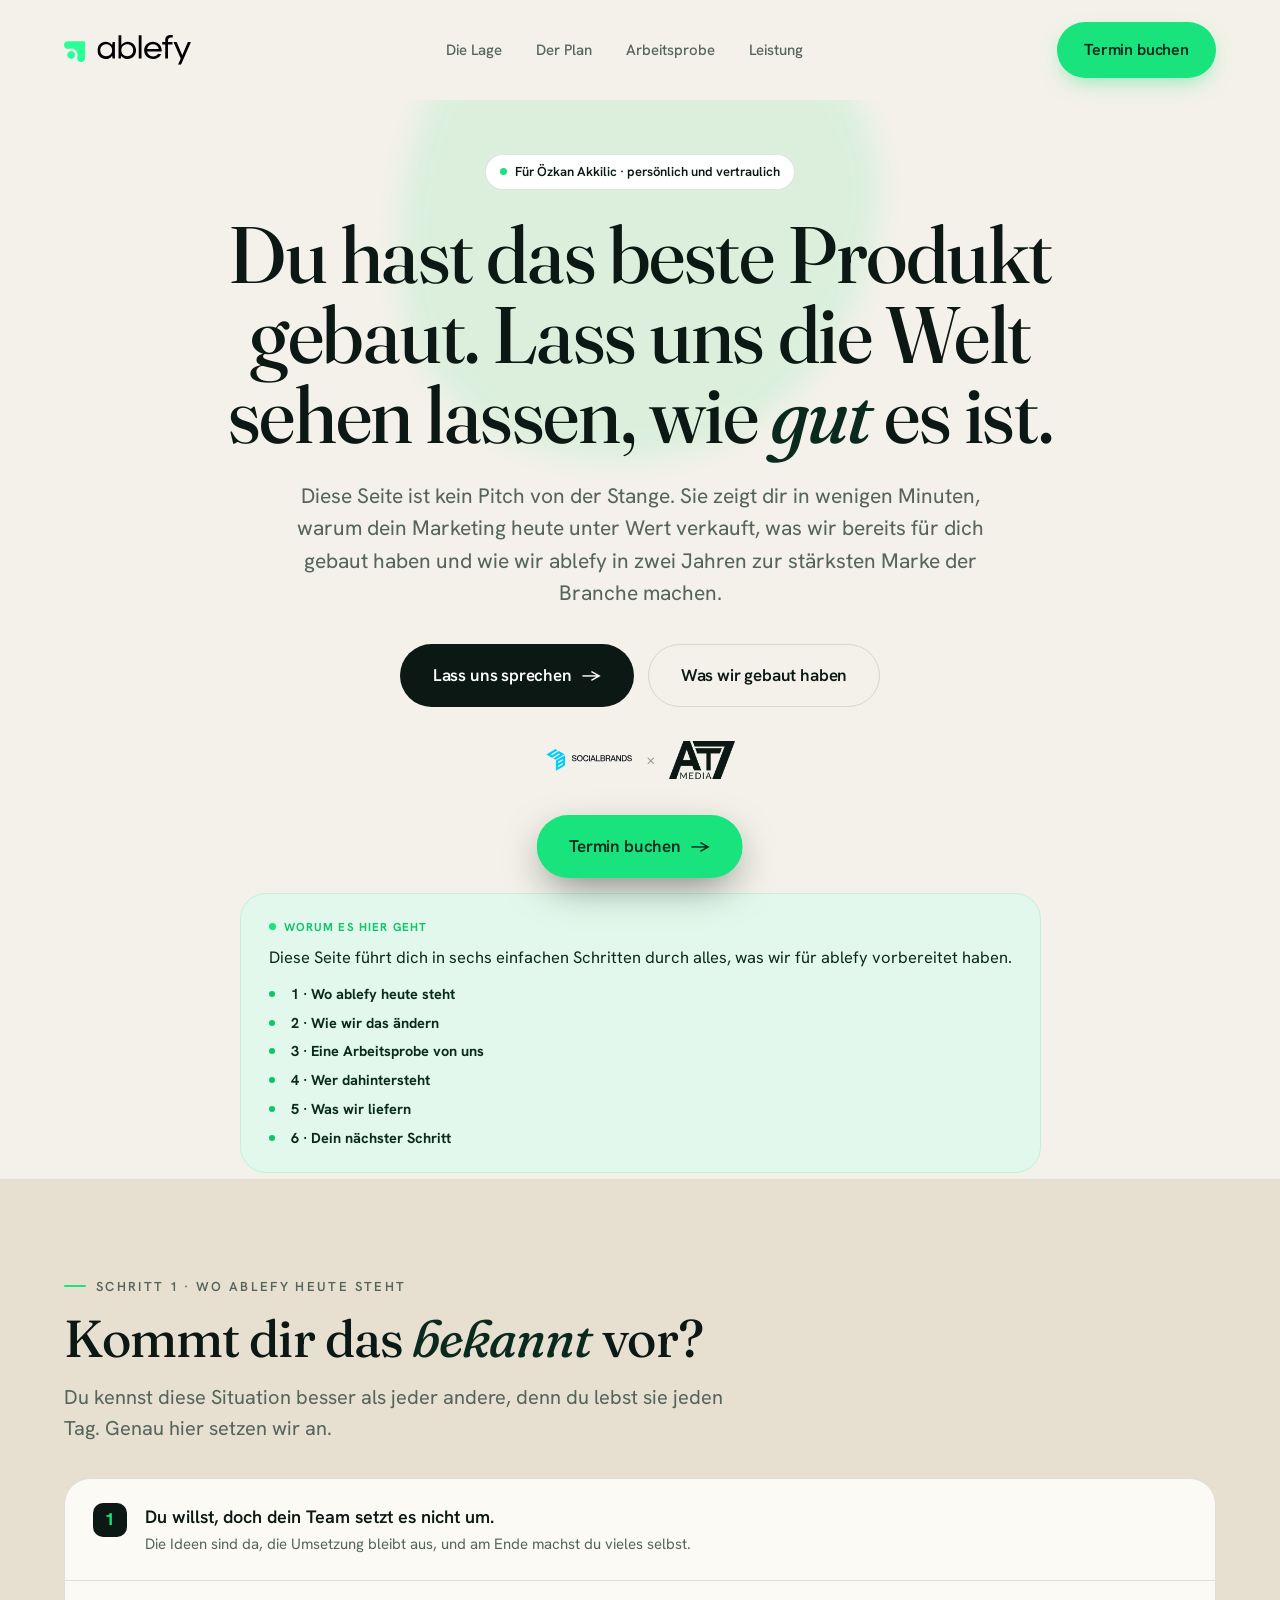
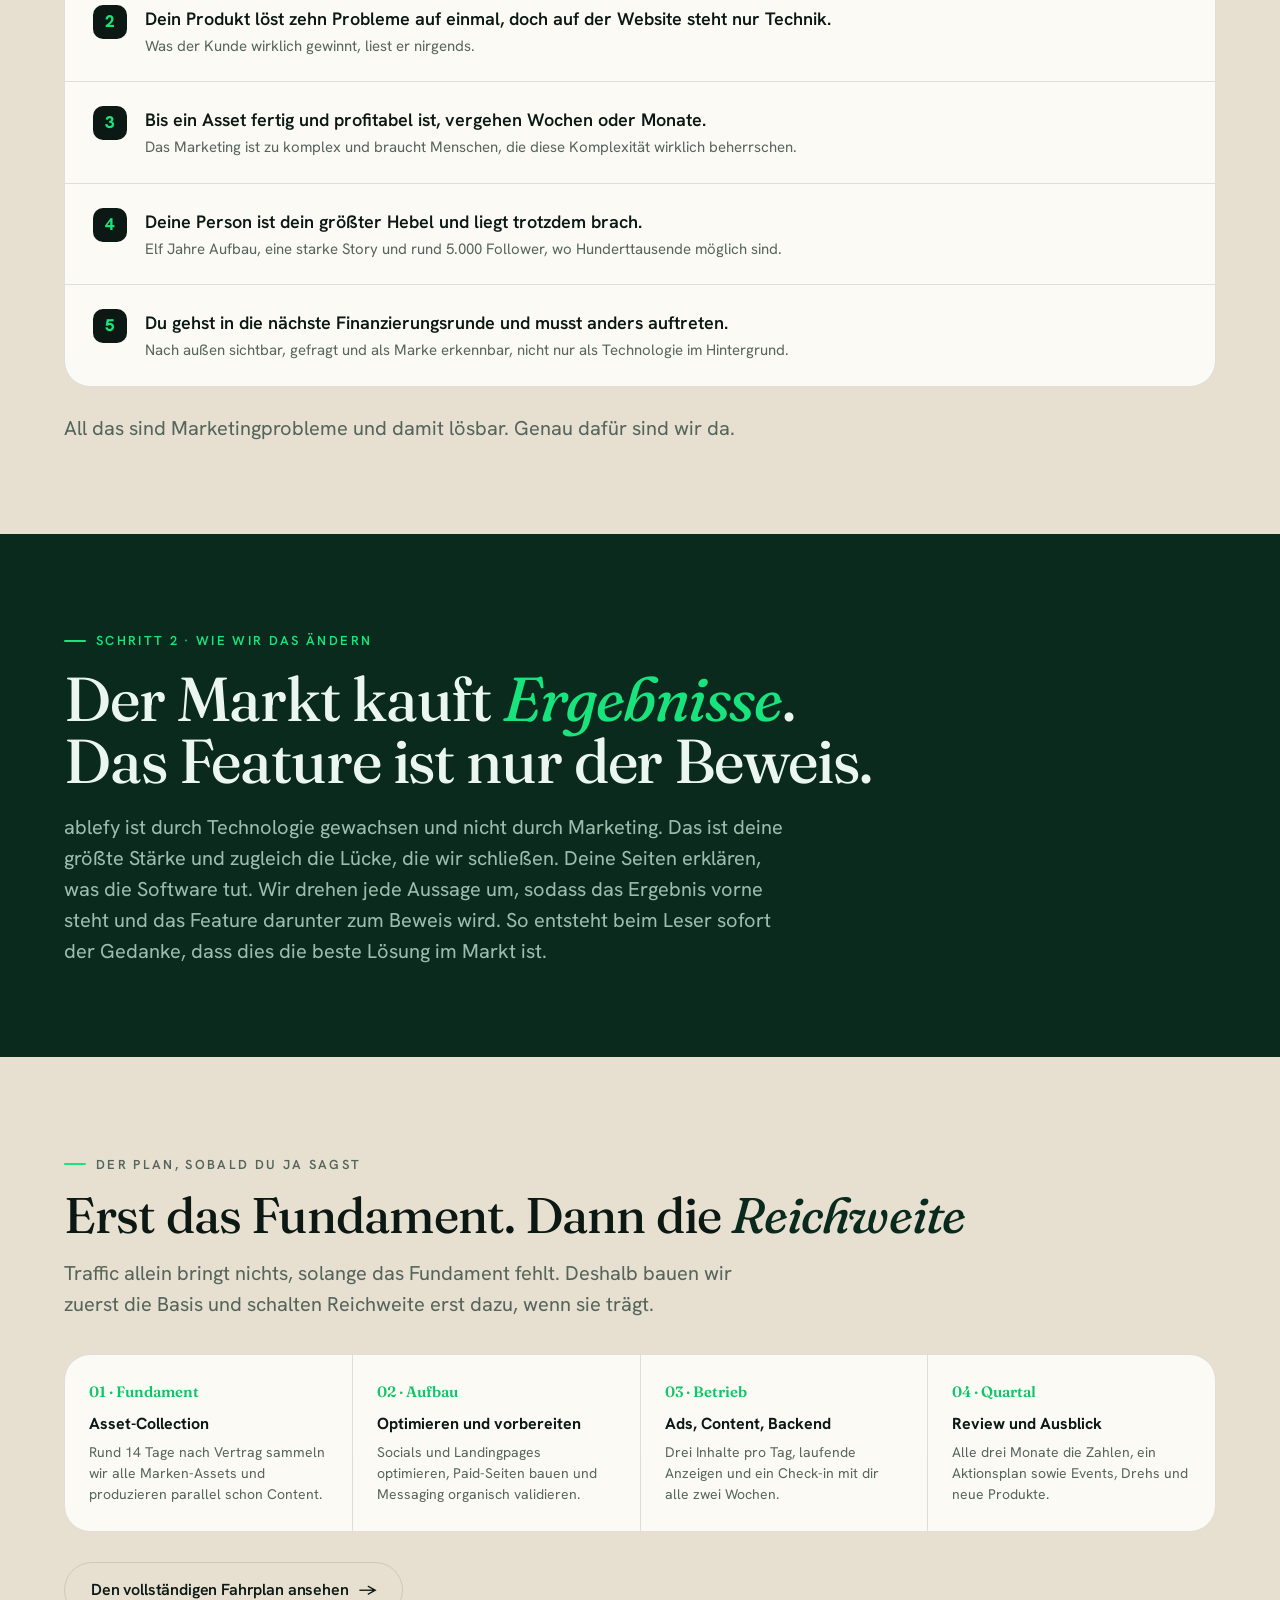
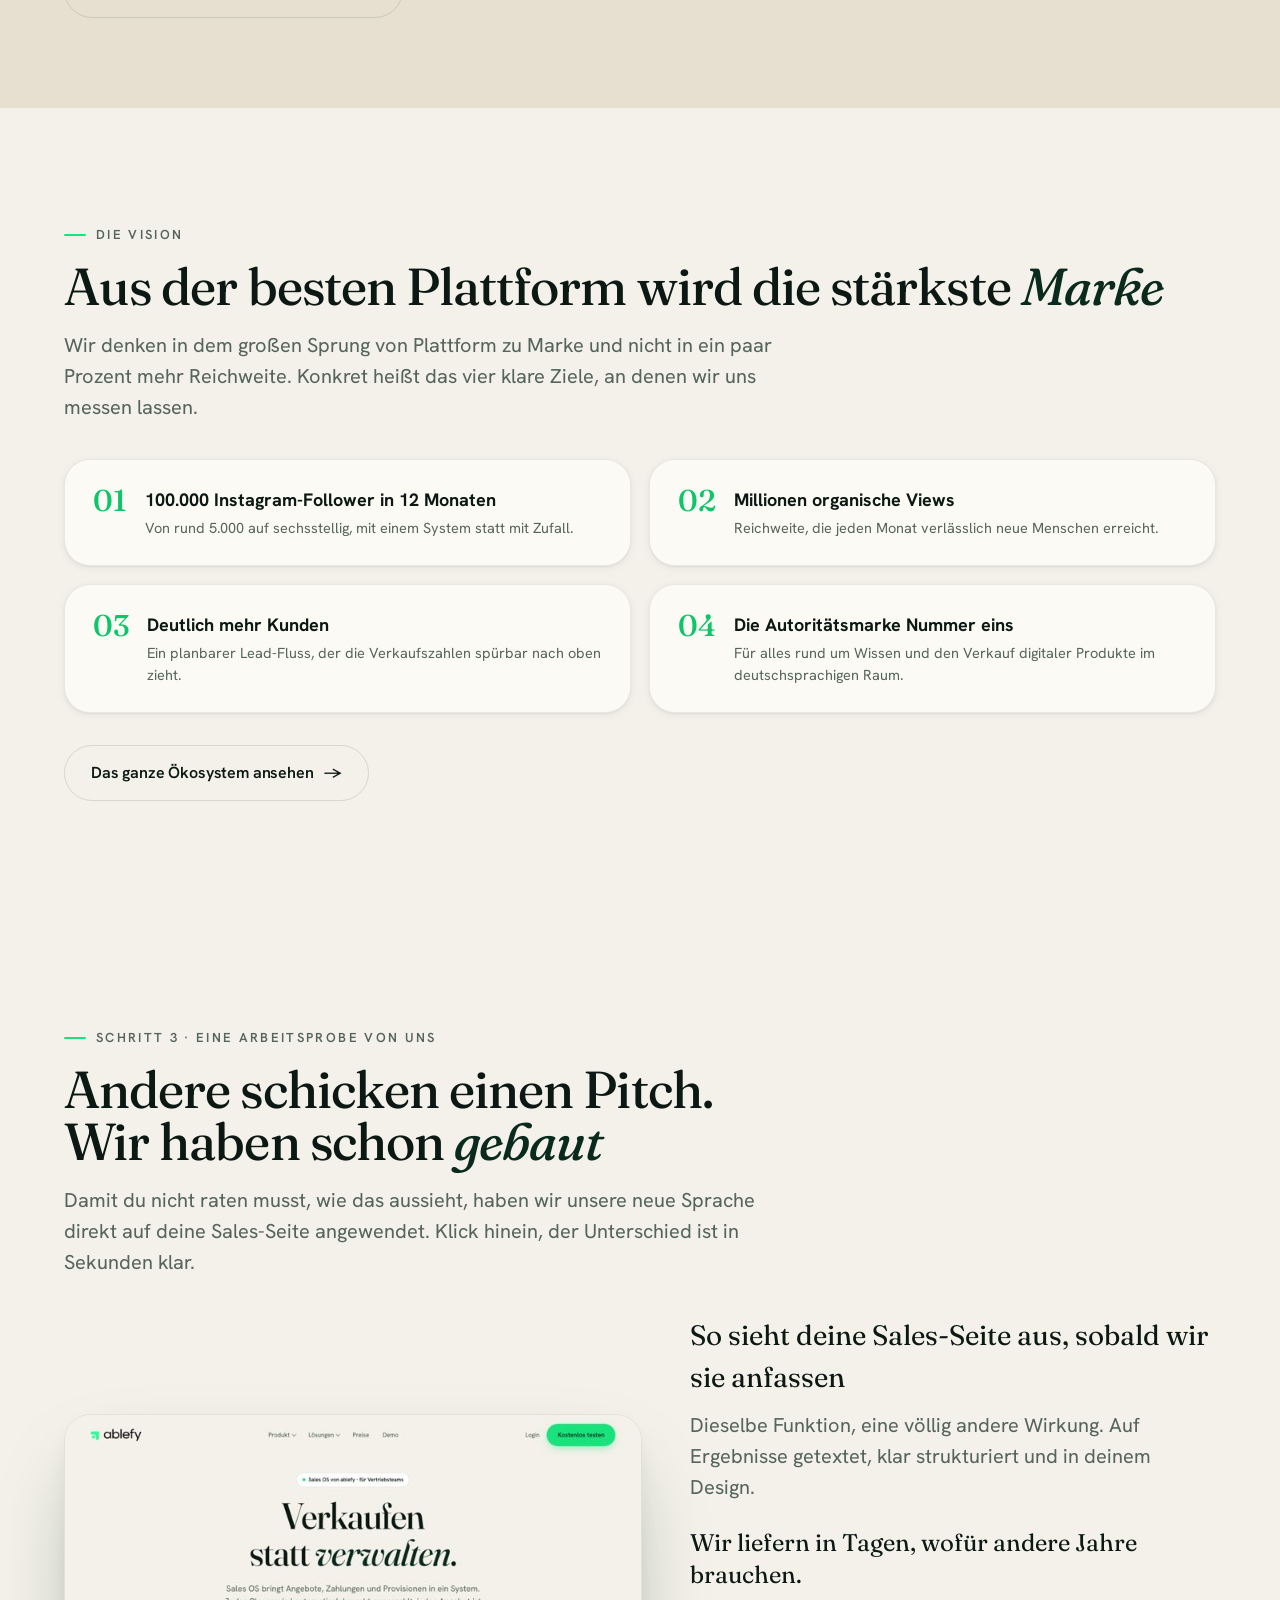
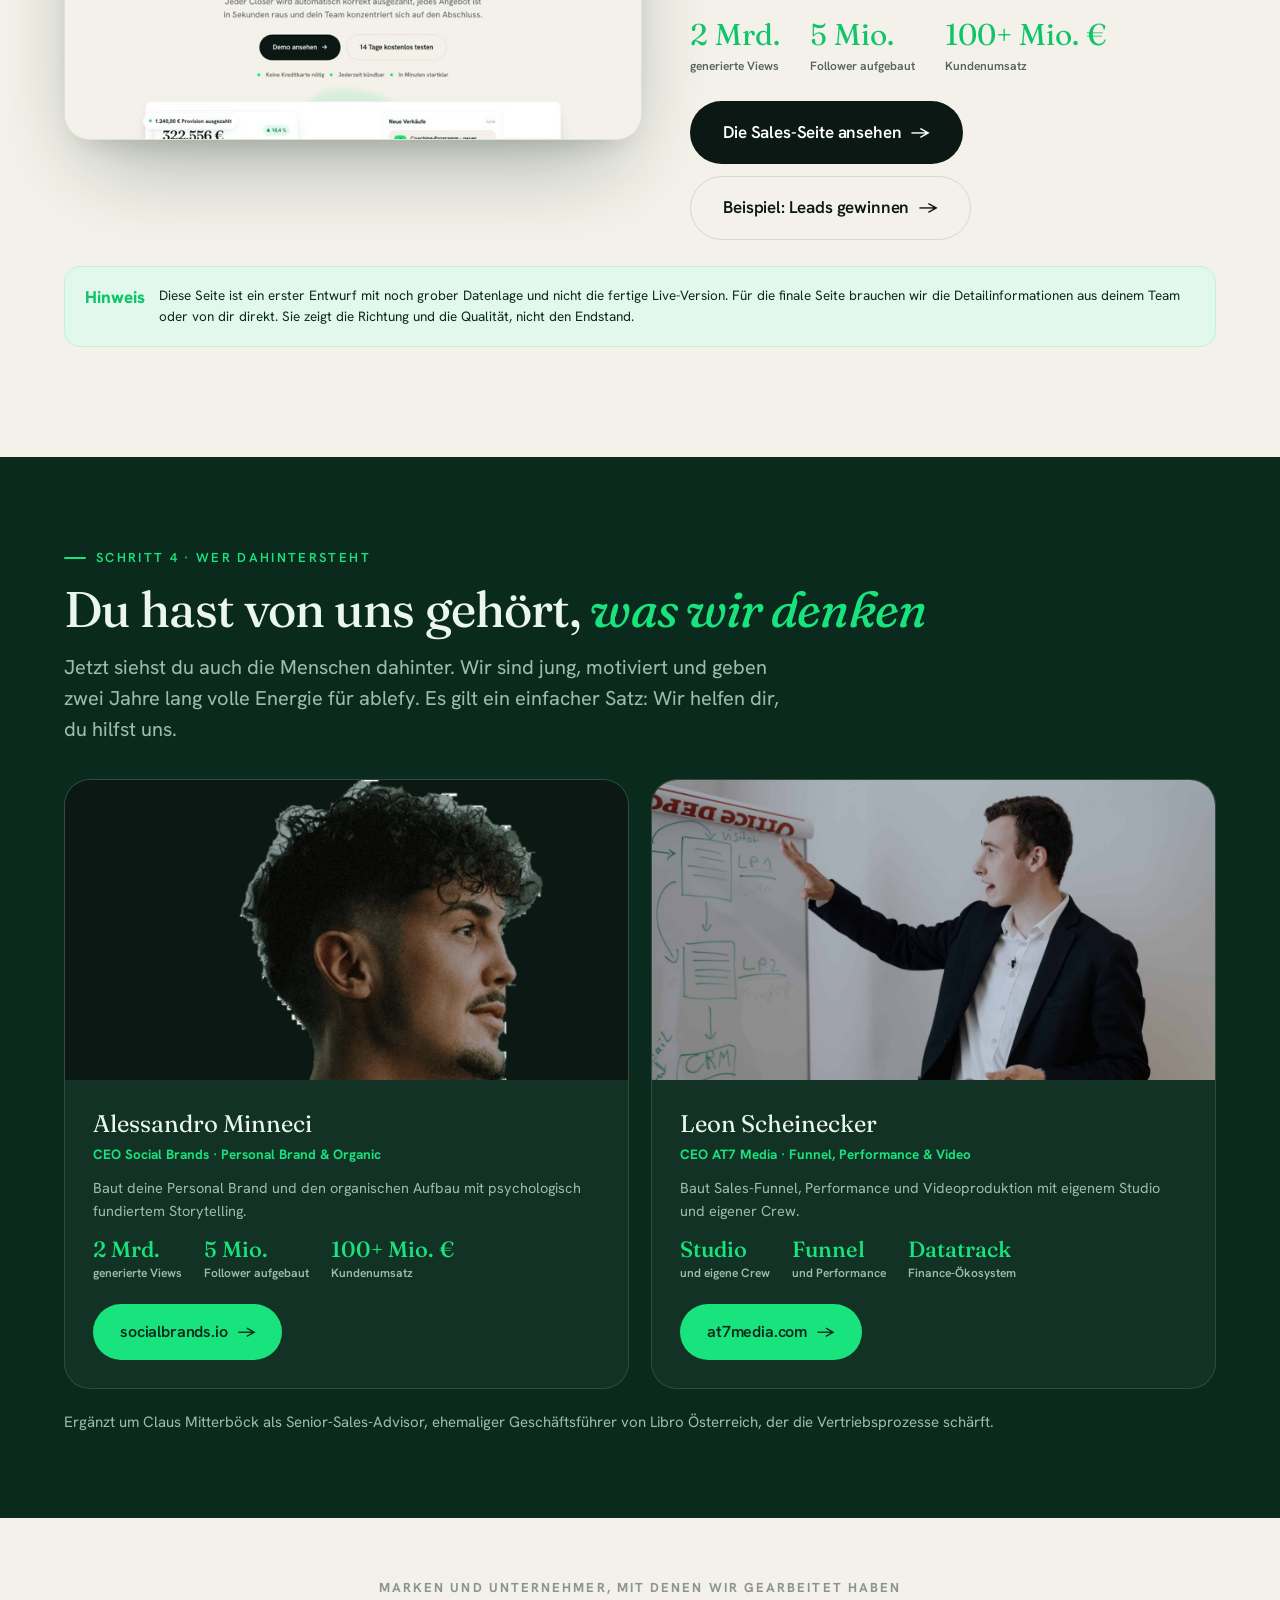
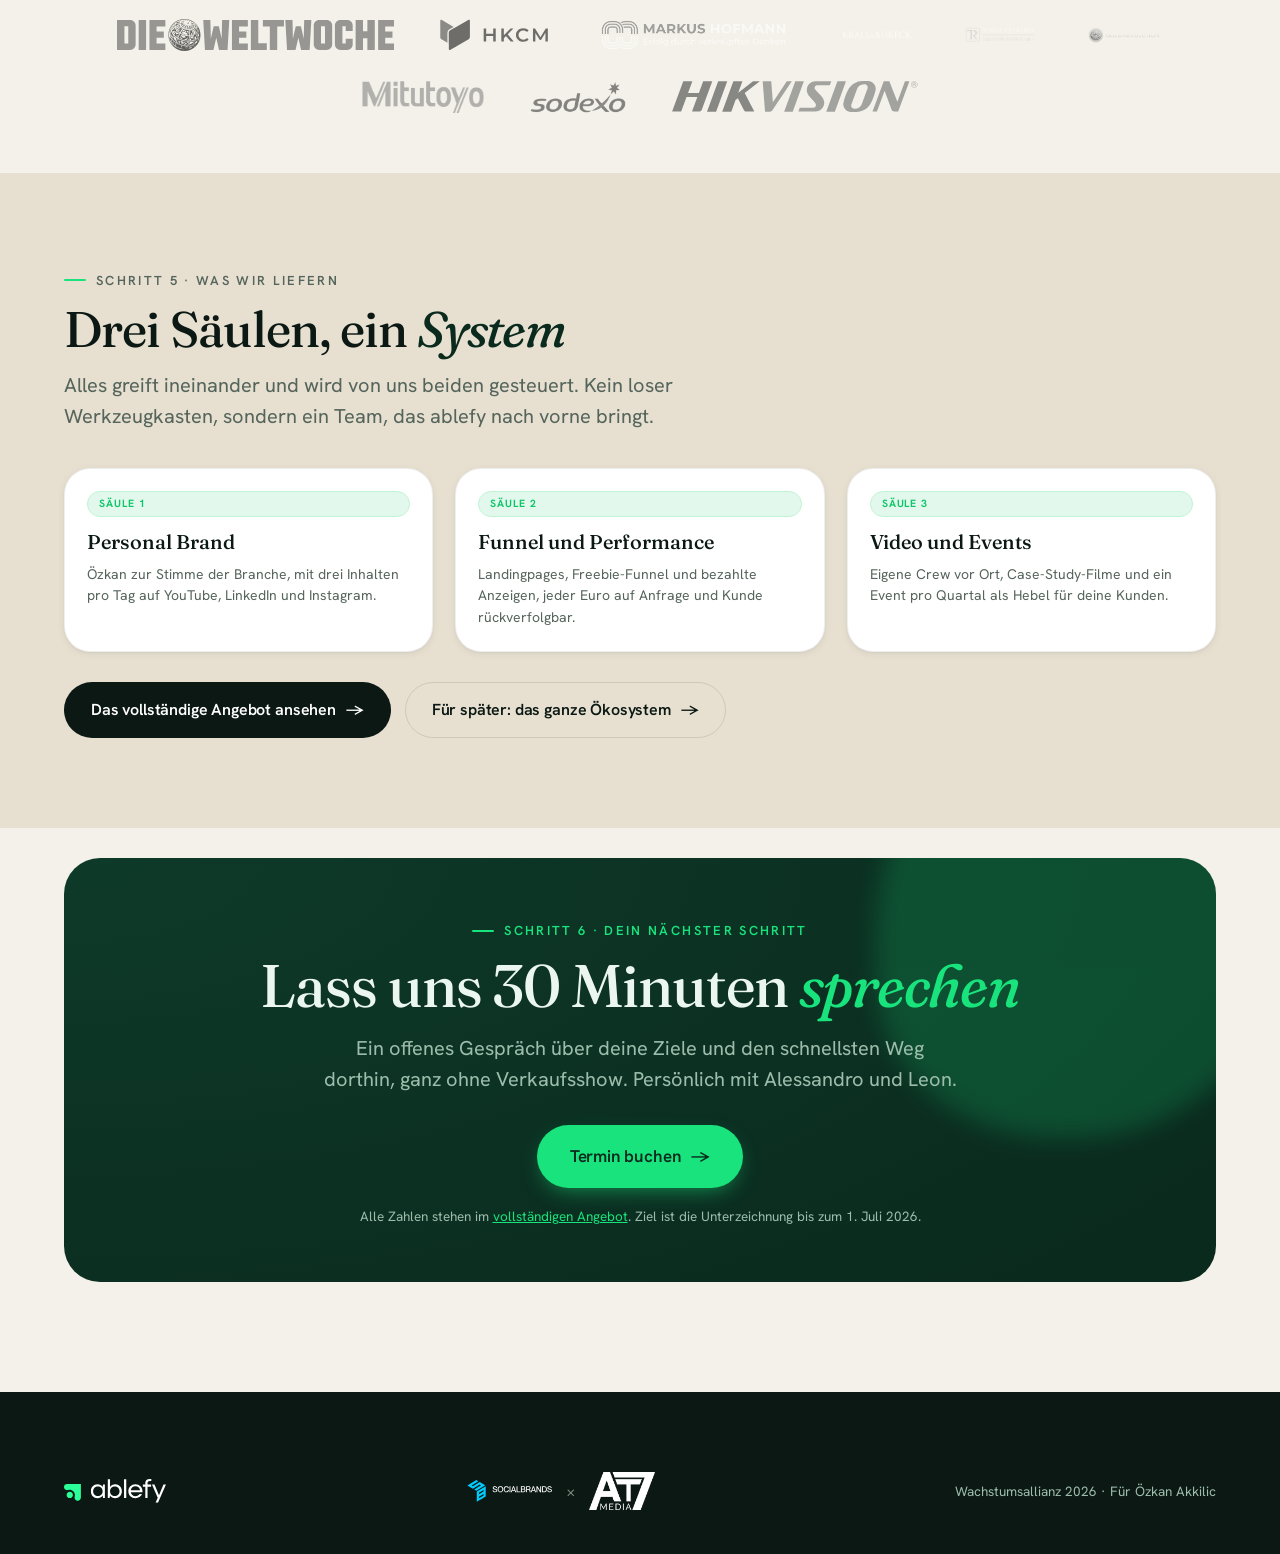
==== index.html @ 85135f88 "feat: Ablefy Wachstumsallianz 2026 pitch site Static multi-page pitch site for the ablefy x Social B" ====
<!DOCTYPE html>
<html lang="de">
<head>
<meta charset="UTF-8">
<meta name="viewport" content="width=device-width, initial-scale=1.0">
<link rel="icon" type="image/svg+xml" href="assets/favicon.svg">
<meta name="description" content="Warum dein Marketing unter Wert verkauft, was wir bereits gebaut haben und wie wir ablefy in zwei Jahren zur stärksten Marke der Branche machen.">
<!-- OG: beim Deploy assets/og-image.jpg + og:url auf absolute URL (https://DOMAIN/...) umstellen -->
<meta property="og:type" content="website">
<meta property="og:title" content="Wachstumsallianz für ablefy — Für Özkan Akkilic">
<meta property="og:description" content="Warum dein Marketing unter Wert verkauft, was wir bereits gebaut haben und wie wir ablefy in zwei Jahren zur stärksten Marke der Branche machen.">
<meta property="og:image" content="assets/og-image.jpg">
<meta name="twitter:card" content="summary_large_image">
<meta name="twitter:title" content="Wachstumsallianz für ablefy — Für Özkan Akkilic">
<meta name="twitter:description" content="Warum dein Marketing unter Wert verkauft, was wir bereits gebaut haben und wie wir ablefy in zwei Jahren zur stärksten Marke der Branche machen.">
<meta name="twitter:image" content="assets/og-image.jpg">
<title>Für Özkan Akkilic — Wachstumsallianz für ablefy</title>
<link rel="preconnect" href="https://fonts.googleapis.com">
<link rel="preconnect" href="https://fonts.gstatic.com" crossorigin>
<link href="https://fonts.googleapis.com/css2?family=Fraunces:ital,opsz,wght@0,9..144,300..900;1,9..144,300..900&family=Hanken+Grotesk:wght@300..800&display=swap" rel="stylesheet">
<link rel="stylesheet" href="assets/design-system/ablefy.css">
<link rel="stylesheet" href="assets/design-system/ablefy-components.css">
<!-- CALENDLY: alle Buttons mit href="#book" auf den Calendly-Link umstellen, sobald er vorliegt -->
<style>
  html,body{ margin:0; background:var(--paper); scroll-behavior:smooth; }
  .ab .logo img{ height:30px; width:auto; display:block; }
  .ab .partners{ display:inline-flex; align-items:center; gap:13px; }
  .ab .partners img.sb{ height:24px; } .ab .partners img.at7{ height:38px; }
  .ab .partners img.at7.dark{ filter:none; }
  .ab .partners .x{ color:var(--muted-2); font-weight:300; }
  .ab .pains{ display:grid; gap:0; margin-top:34px; border:1px solid var(--line); border-radius:var(--r-lg); overflow:hidden; background:var(--paper-2); }
  .ab .pain{ display:flex; gap:18px; align-items:flex-start; padding:24px 28px; border-top:1px solid var(--line); }
  .ab .pain:first-child{ border-top:none; }
  .ab .pain .ic{ width:34px;height:34px;border-radius:10px;background:var(--ink);color:var(--spring);display:grid;place-items:center;flex:0 0 auto;font-weight:800; }
  .ab .pain .tt{ font-size:18px; font-weight:600; color:var(--ink); }
  .ab .pain .ss{ color:var(--muted); font-size:15px; margin-top:3px; }
  .ab .flow{ display:flex; flex-wrap:wrap; margin-top:34px; border:1px solid var(--line); border-radius:var(--r-lg); overflow:hidden; background:var(--paper-2); }
  .ab .flow .st{ flex:1 1 0; min-width:180px; padding:26px 24px; border-right:1px solid var(--line); }
  .ab .flow .st:last-child{ border-right:none; }
  .ab .flow .s{ font-family:var(--display); font-weight:600; color:var(--spring-deep); font-size:15px; }
  .ab .flow .t{ font-weight:700; margin:8px 0 6px; font-size:16px; }
  .ab .flow .d{ color:var(--muted); font-size:14px; line-height:1.5; }
  .ab .hubgrid{ display:grid; grid-template-columns:repeat(3,1fr); gap:22px; margin-top:34px; }
  .ab .hubcard{ background:var(--paper-2); border:1px solid var(--line-2); border-radius:var(--r-lg); overflow:hidden; box-shadow:var(--shadow-sm); transition:transform .2s ease, box-shadow .2s ease; display:flex; flex-direction:column; color:var(--ink); }
  .ab .hubcard:hover{ transform:translateY(-5px); box-shadow:var(--shadow-md); }
  .ab .hubcard .thumb{ aspect-ratio:16/9; overflow:hidden; border-bottom:1px solid var(--line-2); background:var(--sand); }
  .ab .hubcard .thumb img{ width:100%; height:100%; object-fit:cover; object-position:top center; }
  .ab .hubcard .body{ padding:22px; display:flex; flex-direction:column; flex:1; }
  .ab .hubcard .cat{ font-size:11px; letter-spacing:.1em; text-transform:uppercase; color:var(--spring-deep); font-weight:700; }
  .ab .hubcard h3{ font-family:var(--display); font-weight:500; font-size:20px; margin:7px 0; }
  .ab .hubcard p{ color:var(--muted); font-size:14px; line-height:1.55; flex:1; }
  .ab .hubcard .open{ margin-top:14px; font-weight:700; color:var(--ink); font-size:14px; display:inline-flex; gap:7px; align-items:center; }
  .ab .hubcard:hover .open .ar{ transform:translateX(4px); } .ab .hubcard .open .ar{ transition:transform .2s; }
  .ab .proofwrap{ display:grid; grid-template-columns:1.1fr 1fr; gap:48px; align-items:center; margin-top:36px; }
  .ab .proofshot{ border-radius:var(--r-lg); overflow:hidden; border:1px solid var(--line-2); box-shadow:var(--shadow-lg); }
  .ab .proofshot img{ width:100%; display:block; }
  .ab .forestbox{ background:radial-gradient(120% 140% at 0% 0%, var(--forest-2), var(--forest)); border-radius:var(--r-xl); padding:56px; color:var(--on-forest); position:relative; overflow:hidden; }
  .ab .forestbox .display{ color:var(--on-forest); }
  .ab .stickycta{ position:fixed; bottom:22px; left:50%; transform:translateX(-50%); z-index:50; }
  .ab .stickycta .btn{ box-shadow:0 14px 40px -10px rgba(10,42,30,.6); }
  /* founders */
  .ab .founders{ display:grid; grid-template-columns:1fr 1fr; gap:22px; margin-top:34px; }
  .ab .fcard{ background:rgba(255,255,255,.04); border:1px solid rgba(255,255,255,.12); border-radius:var(--r-lg); overflow:hidden; }
  .ab .fcard .ph{ height:300px; overflow:hidden; background:var(--ink); }
  .ab .fcard .ph img{ width:100%; height:100%; object-fit:cover; object-position:center top; }
  .ab .fcard .fb{ padding:26px 28px 28px; }
  .ab .fcard .fr{ display:flex; gap:22px; margin-top:16px; flex-wrap:wrap; }
  .ab .fcard .fr .n{ font-family:var(--display); font-weight:500; font-size:22px; color:var(--spring); line-height:1; }
  .ab .fcard .fr .l{ font-size:12px; color:var(--on-forest-mut); font-weight:600; margin-top:4px; }
  /* logo strip */
  .ab .logostrip{ display:flex; flex-wrap:wrap; align-items:center; gap:30px 46px; margin-top:22px; }
  .ab .logostrip img{ height:32px; width:auto; opacity:.6; filter:grayscale(1); transition:opacity .15s; }
  .ab .logostrip img:hover{ opacity:1; }
  /* vision goals */
  .ab .vgoals{ display:grid; grid-template-columns:1fr 1fr; gap:18px; margin-top:36px; }
  .ab .vgoal{ display:flex; gap:18px; align-items:flex-start; background:var(--paper-2); border:1px solid var(--line-2); border-radius:var(--r-lg); padding:26px 28px; box-shadow:var(--shadow-sm); }
  .ab .vgoal .vn{ font-family:var(--display); font-weight:500; font-size:30px; color:var(--spring-deep); line-height:1; flex:0 0 auto; min-width:30px; }
  .ab .vgoal .vt{ font-weight:700; font-size:18px; }
  .ab .vgoal .vs{ color:var(--muted); font-size:14.5px; margin-top:4px; line-height:1.5; }
  /* disclaimer */
  .ab .disc{ display:flex; gap:14px; align-items:flex-start; background:var(--mint-soft); border:1px solid var(--mint); border-radius:var(--r-md); padding:18px 20px; margin-top:26px; }
  .ab .disc .di{ font-weight:800; color:var(--spring-deep); flex:0 0 auto; }
  .ab .disc p{ color:var(--forest); font-size:13.5px; line-height:1.6; }
  /* step tag on gallery cards */
  .ab .steptag{ display:inline-block; font-size:10.5px; letter-spacing:.09em; text-transform:uppercase; color:var(--spring-deep); background:var(--mint-soft); border:1px solid var(--mint); border-radius:var(--r-pill); padding:4px 11px; font-weight:700; }
  @media(max-width:980px){
    .ab .section{ padding:54px 24px; } .ab .nav{ padding:18px 24px; } .ab .nav-links{ display:none; }
    .ab .hubgrid{ grid-template-columns:1fr; } .ab .proofwrap{ grid-template-columns:1fr; gap:28px; }
    .ab .flow .st{ flex:1 1 100%; border-right:none; border-bottom:1px solid var(--line); }
    .ab h1.display{ font-size:46px !important; } .ab .forestbox{ padding:34px; }
  }
  @media(min-width:981px) and (max-width:1240px){ .ab .hubgrid{ grid-template-columns:repeat(2,1fr); } }
</style>
</head>
<body>
<div class="ab ab-page">

  <div class="nav">
    <div class="logo"><img src="assets/ablefy-logo.svg" alt="ablefy"></div>
    <div class="nav-links"><a href="#frust">Die Lage</a><a href="#plan">Der Plan</a><a href="#beweis">Arbeitsprobe</a><a href="#leistung">Leistung</a></div>
    <div class="nav-right"><a href="#book" class="btn btn-spring">Termin buchen</a></div>
  </div>

  <!-- HERO -->
  <div style="display:flex;flex-direction:column;align-items:center;text-align:center;padding:54px 64px 84px;position:relative;overflow:hidden">
    <div class="blob" style="width:480px;height:480px;background:var(--spring);opacity:.10;top:-120px;left:50%;transform:translateX(-50%);filter:blur(12px)"></div>
    <span class="chip" style="margin-bottom:24px;position:relative"><span class="dot"></span>Für Özkan Akkilic · persönlich und vertraulich</span>
    <h1 class="display" style="font-size:80px;max-width:17ch;position:relative">Du hast das beste Produkt gebaut. Lass uns die Welt sehen lassen, wie <em>gut</em> es ist.</h1>
    <p class="lede" style="max-width:60ch;text-align:center;margin-top:26px;font-size:21px;position:relative">Diese Seite ist kein Pitch von der Stange. Sie zeigt dir in wenigen Minuten, warum dein Marketing heute unter Wert verkauft, was wir bereits für dich gebaut haben und wie wir ablefy in zwei Jahren zur stärksten Marke der Branche machen.</p>
    <div style="display:flex;gap:14px;margin-top:34px;flex-wrap:wrap;justify-content:center;position:relative">
      <a href="#book" class="btn btn-primary btn-lg">Lass uns sprechen <span class="ar">→</span></a>
      <a href="#beweis" class="btn btn-ghost btn-lg">Was wir gebaut haben</a>
    </div>
    <div class="partners" style="margin-top:34px;position:relative">
      <img class="sb" src="assets/sb-logo-wordmark.svg" alt="Social Brands"><span class="x">×</span><img class="at7" src="assets/at7-logo-dark.png" alt="AT7 Media">
    </div>
  </div>

  <!-- ORIENT -->
  <div class="section" style="padding-top:0;padding-bottom:6px"><div class="wrap" style="display:flex;justify-content:center">
    <div class="orient" style="max-width:860px">
      <div class="ol">Worum es hier geht</div>
      <p>Diese Seite führt dich in sechs einfachen Schritten durch alles, was wir für ablefy vorbereitet haben.</p>
      <ul>
        <li><b>1 · Wo ablefy heute steht</b></li>
        <li><b>2 · Wie wir das ändern</b></li>
        <li><b>3 · Eine Arbeitsprobe von uns</b></li>
        <li><b>4 · Wer dahintersteht</b></li>
        <li><b>5 · Was wir liefern</b></li>
        <li><b>6 · Dein nächster Schritt</b></li>
      </ul>
    </div>
  </div></div>

  <!-- FRUSTRATION -->
  <div style="background:var(--sand);padding:90px 64px" id="frust">
    <div class="wrap">
      <span class="eyebrow">Schritt 1 · Wo ablefy heute steht</span>
      <h2 class="display" style="font-size:52px;margin-top:16px">Kommt dir das <em>bekannt</em> vor?</h2>
      <p class="lede" style="max-width:62ch;margin-top:18px">Du kennst diese Situation besser als jeder andere, denn du lebst sie jeden Tag. Genau hier setzen wir an.</p>
      <div class="pains">
        <div class="pain"><span class="ic">1</span><div><div class="tt">Du willst, doch dein Team setzt es nicht um.</div><div class="ss">Die Ideen sind da, die Umsetzung bleibt aus, und am Ende machst du vieles selbst.</div></div></div>
        <div class="pain"><span class="ic">2</span><div><div class="tt">Dein Produkt löst zehn Probleme auf einmal, doch auf der Website steht nur Technik.</div><div class="ss">Was der Kunde wirklich gewinnt, liest er nirgends.</div></div></div>
        <div class="pain"><span class="ic">3</span><div><div class="tt">Bis ein Asset fertig und profitabel ist, vergehen Wochen oder Monate.</div><div class="ss">Das Marketing ist zu komplex und braucht Menschen, die diese Komplexität wirklich beherrschen.</div></div></div>
        <div class="pain"><span class="ic">4</span><div><div class="tt">Deine Person ist dein größter Hebel und liegt trotzdem brach.</div><div class="ss">Elf Jahre Aufbau, eine starke Story und rund 5.000 Follower, wo Hunderttausende möglich sind.</div></div></div>
        <div class="pain"><span class="ic">5</span><div><div class="tt">Du gehst in die nächste Finanzierungsrunde und musst anders auftreten.</div><div class="ss">Nach außen sichtbar, gefragt und als Marke erkennbar, nicht nur als Technologie im Hintergrund.</div></div></div>
      </div>
      <p class="lede" style="max-width:62ch;margin-top:26px">All das sind Marketingprobleme und damit lösbar. Genau dafür sind wir da.</p>
    </div>
  </div>

  <!-- INSIGHT -->
  <div class="section dark" style="padding-top:90px;padding-bottom:90px">
    <div class="wrap">
      <span class="eyebrow" style="color:var(--spring)">Schritt 2 · Wie wir das ändern</span>
      <h2 class="display" style="font-size:62px;margin-top:18px;color:var(--on-forest)">Der Markt kauft <em>Ergebnisse</em>.<br>Das Feature ist nur der Beweis.</h2>
      <p class="lede" style="color:var(--on-forest-mut);margin-top:20px;max-width:66ch">ablefy ist durch Technologie gewachsen und nicht durch Marketing. Das ist deine größte Stärke und zugleich die Lücke, die wir schließen. Deine Seiten erklären, was die Software tut. Wir drehen jede Aussage um, sodass das Ergebnis vorne steht und das Feature darunter zum Beweis wird. So entsteht beim Leser sofort der Gedanke, dass dies die beste Lösung im Markt ist.</p>
    </div>
  </div>

  <!-- PLAN -->
  <div style="background:var(--sand);padding:90px 64px" id="plan">
    <div class="wrap">
      <span class="eyebrow">Der Plan, sobald du Ja sagst</span>
      <h2 class="display" style="font-size:50px;margin-top:16px">Erst das Fundament. Dann die <em>Reichweite</em></h2>
      <p class="lede" style="max-width:64ch;margin-top:18px">Traffic allein bringt nichts, solange das Fundament fehlt. Deshalb bauen wir zuerst die Basis und schalten Reichweite erst dazu, wenn sie trägt.</p>
      <div class="flow">
        <div class="st"><div class="s">01 · Fundament</div><div class="t">Asset-Collection</div><div class="d">Rund 14 Tage nach Vertrag sammeln wir alle Marken-Assets und produzieren parallel schon Content.</div></div>
        <div class="st"><div class="s">02 · Aufbau</div><div class="t">Optimieren und vorbereiten</div><div class="d">Socials und Landingpages optimieren, Paid-Seiten bauen und Messaging organisch validieren.</div></div>
        <div class="st"><div class="s">03 · Betrieb</div><div class="t">Ads, Content, Backend</div><div class="d">Drei Inhalte pro Tag, laufende Anzeigen und ein Check-in mit dir alle zwei Wochen.</div></div>
        <div class="st"><div class="s">04 · Quartal</div><div class="t">Review und Ausblick</div><div class="d">Alle drei Monate die Zahlen, ein Aktionsplan sowie Events, Drehs und neue Produkte.</div></div>
      </div>
      <div style="display:flex;gap:14px;margin-top:30px;flex-wrap:wrap">
        <a href="ablefy_pitch_wachstumsallianz.html#roadmap" target="_blank" class="btn btn-ghost">Den vollständigen Fahrplan ansehen <span class="ar">→</span></a>
      </div>
    </div>
  </div>

  <!-- VISION -->
  <div class="section" id="vision">
    <div class="wrap">
      <span class="eyebrow">Die Vision</span>
      <h2 class="display" style="font-size:52px;margin-top:16px">Aus der besten Plattform wird die stärkste <em>Marke</em></h2>
      <p class="lede" style="max-width:66ch;margin-top:18px">Wir denken in dem großen Sprung von Plattform zu Marke und nicht in ein paar Prozent mehr Reichweite. Konkret heißt das vier klare Ziele, an denen wir uns messen lassen.</p>
      <div class="vgoals">
        <div class="vgoal"><span class="vn">01</span><div><div class="vt">100.000 Instagram-Follower in 12 Monaten</div><div class="vs">Von rund 5.000 auf sechsstellig, mit einem System statt mit Zufall.</div></div></div>
        <div class="vgoal"><span class="vn">02</span><div><div class="vt">Millionen organische Views</div><div class="vs">Reichweite, die jeden Monat verlässlich neue Menschen erreicht.</div></div></div>
        <div class="vgoal"><span class="vn">03</span><div><div class="vt">Deutlich mehr Kunden</div><div class="vs">Ein planbarer Lead-Fluss, der die Verkaufszahlen spürbar nach oben zieht.</div></div></div>
        <div class="vgoal"><span class="vn">04</span><div><div class="vt">Die Autoritätsmarke Nummer eins</div><div class="vs">Für alles rund um Wissen und den Verkauf digitaler Produkte im deutschsprachigen Raum.</div></div></div>
      </div>
      <div style="display:flex;gap:14px;margin-top:32px;flex-wrap:wrap">
        <a href="ablefy_zukunft_kollaborationen.html" target="_blank" class="btn btn-ghost">Das ganze Ökosystem ansehen <span class="ar">→</span></a>
      </div>
    </div>
  </div>

  <!-- STEP 3: ARBEITSPROBE -->
  <div class="section" id="beweis">
    <div class="wrap">
      <span class="eyebrow">Schritt 3 · Eine Arbeitsprobe von uns</span>
      <h2 class="display" style="font-size:52px;margin-top:16px">Andere schicken einen Pitch. Wir haben schon <em>gebaut</em></h2>
      <p class="lede" style="max-width:64ch;margin-top:18px">Damit du nicht raten musst, wie das aussieht, haben wir unsere neue Sprache direkt auf deine Sales-Seite angewendet. Klick hinein, der Unterschied ist in Sekunden klar.</p>
      <div class="proofwrap">
        <a href="ablefy_sales_os_landingpage.html" target="_blank" class="proofshot"><img src="assets/thumbs/ablefy_sales_os_landingpage.jpg" alt="Sales OS Landingpage"></a>
        <div>
          <h3 class="serif" style="font-size:28px;margin-bottom:12px">So sieht deine Sales-Seite aus, sobald wir sie anfassen</h3>
          <p class="lede" style="max-width:46ch">Dieselbe Funktion, eine völlig andere Wirkung. Auf Ergebnisse getextet, klar strukturiert und in deinem Design.</p>
          <p style="font-family:var(--display);font-size:24px;color:var(--ink);margin-top:24px;line-height:1.3">Wir liefern in Tagen, wofür andere Jahre brauchen.</p>
          <div style="display:flex;gap:30px;margin-top:22px">
            <div><div class="serif" style="font-size:30px;color:var(--spring-deep)">2 Mrd.</div><div class="mini" style="font-weight:600;color:var(--muted)">generierte Views</div></div>
            <div><div class="serif" style="font-size:30px;color:var(--spring-deep)">5 Mio.</div><div class="mini" style="font-weight:600;color:var(--muted)">Follower aufgebaut</div></div>
            <div><div class="serif" style="font-size:30px;color:var(--spring-deep)">100+ Mio. €</div><div class="mini" style="font-weight:600;color:var(--muted)">Kundenumsatz</div></div>
          </div>
          <div style="display:flex;gap:12px;margin-top:26px;flex-wrap:wrap">
            <a href="ablefy_sales_os_landingpage.html" target="_blank" class="btn btn-primary btn-lg">Die Sales-Seite ansehen <span class="ar">→</span></a>
            <a href="ablefy_freebie_funnel.html" target="_blank" class="btn btn-ghost btn-lg">Beispiel: Leads gewinnen <span class="ar">→</span></a>
          </div>
        </div>
      </div>
      <div class="disc">
        <span class="di">Hinweis</span>
        <p>Diese Seite ist ein erster Entwurf mit noch grober Datenlage und nicht die fertige Live-Version. Für die finale Seite brauchen wir die Detailinformationen aus deinem Team oder von dir direkt. Sie zeigt die Richtung und die Qualität, nicht den Endstand.</p>
      </div>
    </div>
  </div>

  <!-- TEAM -->
  <div class="section dark" style="padding-top:84px;padding-bottom:84px">
    <div class="wrap">
      <span class="eyebrow" style="color:var(--spring)">Schritt 4 · Wer dahintersteht</span>
      <h2 class="display" style="font-size:50px;margin-top:16px;color:var(--on-forest)">Du hast von uns gehört, <em>was wir denken</em></h2>
      <p class="lede" style="color:var(--on-forest-mut);margin-top:18px;max-width:66ch">Jetzt siehst du auch die Menschen dahinter. Wir sind jung, motiviert und geben zwei Jahre lang volle Energie für ablefy. Es gilt ein einfacher Satz: Wir helfen dir, du hilfst uns.</p>
      <div class="founders">
        <div class="fcard">
          <div class="ph"><img src="assets/people/alessandro.png" alt="Alessandro Minneci"></div>
          <div class="fb">
            <h3 class="serif" style="color:var(--on-forest);font-size:24px">Alessandro Minneci</h3>
            <div style="color:var(--spring);font-weight:700;font-size:13.5px;margin-top:2px">CEO Social Brands · Personal Brand &amp; Organic</div>
            <p style="color:var(--on-forest-mut);font-size:14.5px;margin-top:12px;line-height:1.6">Baut deine Personal Brand und den organischen Aufbau mit psychologisch fundiertem Storytelling.</p>
            <div class="fr">
              <div><div class="n">2 Mrd.</div><div class="l">generierte Views</div></div>
              <div><div class="n">5 Mio.</div><div class="l">Follower aufgebaut</div></div>
              <div><div class="n">100+ Mio. €</div><div class="l">Kundenumsatz</div></div>
            </div>
            <a href="https://socialbrands.io" target="_blank" rel="noopener" class="btn btn-onforest" style="margin-top:22px">socialbrands.io <span class="ar">→</span></a>
          </div>
        </div>
        <div class="fcard">
          <div class="ph"><img src="assets/people/leon.jpg" alt="Leon Scheinecker"></div>
          <div class="fb">
            <h3 class="serif" style="color:var(--on-forest);font-size:24px">Leon Scheinecker</h3>
            <div style="color:var(--spring);font-weight:700;font-size:13.5px;margin-top:2px">CEO AT7 Media · Funnel, Performance &amp; Video</div>
            <p style="color:var(--on-forest-mut);font-size:14.5px;margin-top:12px;line-height:1.6">Baut Sales-Funnel, Performance und Videoproduktion mit eigenem Studio und eigener Crew.</p>
            <div class="fr">
              <div><div class="n">Studio</div><div class="l">und eigene Crew</div></div>
              <div><div class="n">Funnel</div><div class="l">und Performance</div></div>
              <div><div class="n">Datatrack</div><div class="l">Finance-Ökosystem</div></div>
            </div>
            <a href="https://at7media.com" target="_blank" rel="noopener" class="btn btn-onforest" style="margin-top:22px">at7media.com <span class="ar">→</span></a>
          </div>
        </div>
      </div>
      <p style="color:var(--on-forest-mut);font-size:15px;margin-top:22px">Ergänzt um Claus Mitterböck als Senior-Sales-Advisor, ehemaliger Geschäftsführer von Libro Österreich, der die Vertriebsprozesse schärft.</p>
    </div>
  </div>

  <!-- CLIENT LOGOS -->
  <div style="padding:60px 64px">
    <div class="wrap" style="text-align:center">
      <p style="color:var(--muted-2);font-size:13px;font-weight:700;letter-spacing:.16em;text-transform:uppercase;margin-bottom:6px">Marken und Unternehmer, mit denen wir gearbeitet haben</p>
      <div class="logostrip" style="justify-content:center">
        <img src="assets/logos/weltwoche.svg" alt="Die Weltwoche">
        <img src="assets/logos/hkcm.svg" alt="HKCM">
        <img src="assets/logos/hofmann.png" alt="Markus Hofmann">
        <img src="assets/logos/krall-bubeck.png" alt="Krall und Bubeck">
        <img src="assets/logos/rethaber.png" alt="Tobias Rethaber">
        <img src="assets/logos/gold-revolution.png" alt="Gold Revolution">
        <img src="assets/logos/mitutoyo.png" alt="Mitutoyo">
        <img src="assets/logos/sodexo.png" alt="Sodexo">
        <img src="assets/logos/hikvision.svg" alt="Hikvision">
      </div>
    </div>
  </div>

  <!-- STEP 5: WAS WIR LIEFERN -->
  <div style="background:var(--sand);padding:90px 64px" id="leistung">
    <div class="wrap">
      <span class="eyebrow">Schritt 5 · Was wir liefern</span>
      <h2 class="display" style="font-size:50px;margin-top:14px">Drei Säulen, ein <em>System</em></h2>
      <p class="lede" style="max-width:64ch;margin-top:16px">Alles greift ineinander und wird von uns beiden gesteuert. Kein loser Werkzeugkasten, sondern ein Team, das ablefy nach vorne bringt.</p>
      <div class="hubgrid" style="margin-top:36px">
        <div class="hubcard" style="background:var(--paper-3)"><div class="body"><span class="steptag">Säule 1</span><h3 style="margin-top:10px">Personal Brand</h3><p>Özkan zur Stimme der Branche, mit drei Inhalten pro Tag auf YouTube, LinkedIn und Instagram.</p></div></div>
        <div class="hubcard" style="background:var(--paper-3)"><div class="body"><span class="steptag">Säule 2</span><h3 style="margin-top:10px">Funnel und Performance</h3><p>Landingpages, Freebie-Funnel und bezahlte Anzeigen, jeder Euro auf Anfrage und Kunde rückverfolgbar.</p></div></div>
        <div class="hubcard" style="background:var(--paper-3)"><div class="body"><span class="steptag">Säule 3</span><h3 style="margin-top:10px">Video und Events</h3><p>Eigene Crew vor Ort, Case-Study-Filme und ein Event pro Quartal als Hebel für deine Kunden.</p></div></div>
      </div>
      <div style="display:flex;gap:14px;margin-top:30px;flex-wrap:wrap">
        <a href="ablefy_pitch_wachstumsallianz.html" target="_blank" class="btn btn-primary">Das vollständige Angebot ansehen <span class="ar">→</span></a>
        <a href="ablefy_zukunft_kollaborationen.html" target="_blank" class="btn btn-ghost">Für später: das ganze Ökosystem <span class="ar">→</span></a>
      </div>
    </div>
  </div>

  <!-- CTA -->
  <div style="padding:30px 64px 110px" id="book">
    <div class="wrap forestbox" style="text-align:center">
      <div class="blob" style="width:420px;height:420px;background:var(--spring);opacity:.18;top:-140px;right:-80px;filter:blur(12px)"></div>
      <span class="eyebrow" style="color:var(--spring);justify-content:center;position:relative">Schritt 6 · Dein nächster Schritt</span>
      <h2 class="display" style="font-size:60px;color:var(--on-forest);margin-top:14px;position:relative">Lass uns 30 Minuten <em>sprechen</em></h2>
      <p class="lede" style="color:var(--on-forest-mut);margin:18px auto 0;max-width:58ch;text-align:center;position:relative">Ein offenes Gespräch über deine Ziele und den schnellsten Weg dorthin, ganz ohne Verkaufsshow. Persönlich mit Alessandro und Leon.</p>
      <div style="display:flex;gap:14px;justify-content:center;margin-top:30px;position:relative;flex-wrap:wrap">
        <a href="#book" class="btn btn-spring btn-lg">Termin buchen <span class="ar">→</span></a>
      </div>
      <p style="color:var(--on-forest-mut);font-size:13.5px;margin-top:18px;position:relative">Alle Zahlen stehen im <a href="ablefy_pitch_wachstumsallianz.html" target="_blank" style="color:var(--spring);text-decoration:underline">vollständigen Angebot</a>. Ziel ist die Unterzeichnung bis zum 1. Juli 2026.</p>
    </div>
  </div>

  <div class="footer">
    <div class="wrap">
      <div style="display:flex;flex-wrap:wrap;justify-content:space-between;gap:24px;align-items:center">
        <img src="assets/ablefy-logo-white.svg" alt="ablefy" style="height:24px">
        <span class="partners"><img class="sb" src="assets/sb-logo-wordmark-white.svg" alt="Social Brands"><span class="x">×</span><img class="at7" src="assets/at7-logo-white.png" alt="AT7 Media"></span>
        <span style="color:var(--on-forest-mut);font-size:13.5px">Wachstumsallianz 2026 · Für Özkan Akkilic</span>
      </div>
    </div>
  </div>

  <!-- sticky CTA -->
  <div class="stickycta"><a href="#book" class="btn btn-spring btn-lg">Termin buchen <span class="ar">→</span></a></div>

</div>

<!-- ENGAGEMENT-TRACKING — GA4 Measurement-ID unten eintragen (G-XXXXXXXXXX). Danach laufen Scroll-, Verweildauer- und CTA-Events automatisch. -->
<script>
(function(){
  var GA_ID = "G-XXXXXXXXXX"; /* <- hier eure GA4 Measurement-ID eintragen */
  if (GA_ID && GA_ID.indexOf("XXXX") === -1) {
    var s = document.createElement('script'); s.async = true;
    s.src = "https://www.googletagmanager.com/gtag/js?id=" + GA_ID;
    document.head.appendChild(s);
    window.dataLayer = window.dataLayer || [];
    window.gtag = function(){ dataLayer.push(arguments); };
    gtag('js', new Date()); gtag('config', GA_ID);
  }
  function track(name, params){
    params = params || {};
    if (typeof window.gtag === 'function') { window.gtag('event', name, params); }
    (window.dataLayer = window.dataLayer || []).push(Object.assign({ event: name }, params));
    try { console.debug('[track]', name, params); } catch(e){}
  }
  var marks = [25,50,75,100], hit = {};
  window.addEventListener('scroll', function(){
    var h = document.documentElement;
    var height = h.scrollHeight - h.clientHeight;
    var pct = height > 0 ? Math.round(h.scrollTop / height * 100) : 0;
    marks.forEach(function(m){ if (pct >= m && !hit[m]) { hit[m] = 1; track('scroll_depth', { percent: m }); } });
  }, { passive: true });
  var start = Date.now();
  window.addEventListener('beforeunload', function(){
    track('verweildauer', { sekunden: Math.round((Date.now() - start) / 1000) });
  });
  document.addEventListener('click', function(e){
    var book = e.target.closest('a[href="#book"], a[href*="calendly"]');
    if (book) { track('cta_termin_klick', { label: (book.textContent || '').trim() }); }
    var ext = e.target.closest('a[target="_blank"]');
    if (ext && ext.getAttribute('href')) { track('asset_geoeffnet', { ziel: ext.getAttribute('href') }); }
  });
})();
</script>
</body>
</html>
---- assets/design-system/ablefy.css ----
/* ============================================================
   ABLEFY — DESIGN SYSTEM
   Classical (Fraunces) × clean grotesque (Hanken) in signature green.
   ============================================================ */

:root{
  /* ---- Brand palette : disciplined, high hygiene ---- */
  --paper:      #F3F1E9;   /* warm paper canvas            */
  --paper-2:    #FBFAF4;   /* lifted surfaces / cards      */
  --paper-3:    #FFFFFF;   /* pure card top                */
  --sand:       #E7E0D1;   /* warm neutral band           */
  --ink:        #0B1813;   /* near-black, green-tinted     */
  --forest:     #0A2A1E;   /* deep anchor green           */
  --forest-2:   #0E3A29;   /* forest gradient stop        */
  --spring:     #19E37C;   /* SIGNATURE spring green      */
  --spring-deep:#0FC569;   /* pressed / hover             */
  --mint:       #BFF3D6;   /* soft tint                   */
  --mint-soft:  #E2F8EC;   /* faint wash                  */
  --muted:      #56655C;   /* secondary text              */
  --muted-2:    #8A968D;   /* tertiary text               */
  --line:       rgba(11,24,19,.12);
  --line-2:     rgba(11,24,19,.07);
  --on-forest:  #EAF6EF;   /* text on dark green          */
  --on-forest-mut: #9DBDAC;

  /* ---- Type ---- */
  --display: 'Fraunces', Georgia, serif;
  --sans: 'Hanken Grotesk', system-ui, sans-serif;

  /* ---- Radii / shadow ---- */
  --r-sm: 10px;
  --r-md: 16px;
  --r-lg: 26px;
  --r-xl: 36px;
  --r-pill: 999px;
  --shadow-sm: 0 2px 8px rgba(11,24,19,.06), 0 1px 2px rgba(11,24,19,.05);
  --shadow-md: 0 18px 40px -18px rgba(11,24,19,.22), 0 6px 16px -10px rgba(11,24,19,.16);
  --shadow-lg: 0 40px 90px -30px rgba(10,42,30,.40), 0 12px 30px -16px rgba(11,24,19,.20);
}

/* ============================================================
   RESET (scoped-ish — applied within .ab root wrappers)
   ============================================================ */
.ab *,.ab *::before,.ab *::after{ box-sizing:border-box; }
.ab{
  font-family: var(--sans);
  color: var(--ink);
  background: var(--paper);
  -webkit-font-smoothing: antialiased;
  text-rendering: optimizeLegibility;
  line-height: 1.5;
  font-size: 17px;
}
.ab p{ margin:0; }
.ab h1,.ab h2,.ab h3,.ab h4{ margin:0; font-weight:400; }
.ab a{ color:inherit; text-decoration:none; }
.ab img{ display:block; max-width:100%; }
.ab button{ font:inherit; cursor:pointer; }

/* ============================================================
   TYPOGRAPHY
   ============================================================ */
.ab .display{
  font-family: var(--display);
  font-optical-sizing: auto;
  font-variation-settings: 'SOFT' 0, 'WONK' 0;
  letter-spacing: -0.018em;
  line-height: 1.0;
  font-weight: 460;
  color: var(--ink);
  text-wrap: balance;
}
.ab .display em{
  font-style: italic;
  font-variation-settings: 'SOFT' 40, 'WONK' 1;
  color: var(--forest);
}
.ab .serif{ font-family: var(--display); font-optical-sizing:auto; }

.ab .eyebrow{
  font-family: var(--sans);
  font-weight: 600;
  font-size: 13px;
  letter-spacing: .18em;
  text-transform: uppercase;
  color: var(--muted);
  display:inline-flex; align-items:center; gap:10px;
}
.ab .eyebrow::before{
  content:""; width:22px; height:2px; background:var(--spring); border-radius:2px;
}
.ab .eyebrow.center::before{ display:none; }

.ab .lede{
  font-size: 20px;
  line-height: 1.55;
  color: var(--muted);
  font-weight: 420;
  max-width: 30ch;
}

/* highlight underline mark, hand-painted feel */
.ab .mark{ position:relative; white-space:nowrap; }
.ab .mark::after{
  content:""; position:absolute; left:-2%; right:-2%; bottom:.08em; height:.34em;
  background: var(--spring); z-index:-1; border-radius:3px;
  transform: skewX(-9deg) rotate(-.6deg);
  opacity:.92;
}

/* ============================================================
   BUTTONS
   ============================================================ */
.ab .btn{
  display:inline-flex; align-items:center; gap:10px;
  font-weight:600; font-size:16px; letter-spacing:-.01em;
  padding:15px 26px; border-radius: var(--r-pill);
  border:1px solid transparent; transition: all .18s ease;
  white-space:nowrap;
}
.ab .btn .ar{ transition: transform .2s ease; }
.ab .btn:hover .ar{ transform: translateX(3px); }
.ab .btn-primary{ background: var(--ink); color:#fff; }
.ab .btn-primary:hover{ background:#000; }
.ab .btn-spring{ background: var(--spring); color: var(--forest); box-shadow: 0 8px 22px -8px rgba(25,227,124,.6); }
.ab .btn-spring:hover{ background: var(--spring-deep); }
.ab .btn-ghost{ background:transparent; color:var(--ink); border-color: var(--line); }
.ab .btn-ghost:hover{ border-color: var(--ink); }
.ab .btn-onforest{ background: var(--spring); color: var(--forest); }
.ab .btn-lg{ padding:18px 32px; font-size:17px; }

/* ============================================================
   LOGO
   ============================================================ */
.ab .logo{ display:inline-flex; align-items:center; gap:11px; font-weight:700; }
.ab .logo .mark-ico{
  width:30px; height:30px; border-radius:9px;
  background: var(--spring); position:relative; overflow:hidden;
  box-shadow: inset 0 0 0 1px rgba(10,42,30,.12);
}
.ab .logo .mark-ico::before{
  content:""; position:absolute; inset:0;
  background:
    linear-gradient(135deg, transparent 42%, var(--forest) 42% 58%, transparent 58%);
}
.ab .logo .wm{ font-family: var(--sans); font-weight:700; font-size:23px; letter-spacing:-.03em; color:var(--ink); }
.ab .logo.on-dark .wm{ color: var(--on-forest); }

/* ============================================================
   NAV
   ============================================================ */
.ab .nav{
  display:flex; align-items:center; justify-content:space-between;
  padding: 22px 64px;
}
.ab .nav-links{ display:flex; align-items:center; gap:34px; font-size:15px; font-weight:500; color:var(--ink); }
.ab .nav-links a{ display:inline-flex; align-items:center; gap:5px; color:var(--muted); transition:color .15s; }
.ab .nav-links a:hover{ color:var(--ink); }
.ab .nav-right{ display:flex; align-items:center; gap:18px; font-size:15px; font-weight:500; }
.ab .chev{ width:8px; height:8px; border-right:2px solid currentColor; border-bottom:2px solid currentColor; transform:rotate(45deg) translateY(-2px); opacity:.6; }

/* ============================================================
   PILL / CHIP / TAG
   ============================================================ */
.ab .chip{
  display:inline-flex; align-items:center; gap:8px;
  padding:7px 14px; border-radius: var(--r-pill);
  font-size:13px; font-weight:600; background: var(--paper-3); border:1px solid var(--line);
}
.ab .dot{ width:7px;height:7px;border-radius:50%; background:var(--spring); }

/* ============================================================
   CARD primitives
   ============================================================ */
.ab .card{
  background: var(--paper-2); border:1px solid var(--line-2);
  border-radius: var(--r-lg); box-shadow: var(--shadow-sm);
}
.ab .ui{ background:#fff; border-radius: var(--r-md); box-shadow: var(--shadow-md); border:1px solid var(--line-2); }

/* ============================================================
   ARTBOARD page frame
   ============================================================ */
.ab-page{ width:100%; background: var(--paper); overflow:hidden; }
.ab .section{ padding: 110px 64px; }
.ab .wrap{ max-width: 1180px; margin:0 auto; }

/* mini scrollbar suppress inside mockups */
.ab .ui::-webkit-scrollbar{ display:none; }

/* fix: italic accent on dark/forest backgrounds must use spring green for contrast */
.ab .forestbox .display em, .ab .dark .display em{ color: var(--spring); }

/* orientation box — plain-language "Worum es hier geht" intro */
.ab .orient{ background:var(--mint-soft); border:1px solid var(--mint); border-radius:var(--r-lg); padding:24px 28px; margin-top:30px; max-width:780px; }
.ab .orient .ol{ font-size:11.5px; letter-spacing:.1em; text-transform:uppercase; color:var(--spring-deep); font-weight:700; margin-bottom:9px; display:flex; align-items:center; gap:8px; }
.ab .orient .ol::before{ content:""; width:7px; height:7px; border-radius:50%; background:var(--spring); }
.ab .orient p{ color:var(--forest); font-size:16.5px; line-height:1.6; }
.ab .orient ul{ margin:12px 0 0; padding:0; list-style:none; display:grid; gap:7px; }
.ab .orient li{ position:relative; padding-left:22px; color:var(--forest); font-size:14.5px; line-height:1.5; }
.ab .orient li::before{ content:""; position:absolute; left:0; top:8px; width:6px; height:6px; border-radius:50%; background:var(--spring-deep); }
.ab .orient li b{ font-weight:700; }
---- assets/design-system/ablefy-components.css ----
/* ============================================================
   ABLEFY — COMPONENTS, MOCKUPS & SECTION STYLES
   ============================================================ */

/* ---------- Generic product-UI mockup chrome ---------- */
.ab .mock{ font-family: var(--sans); }
.ab .mock-row{ display:flex; align-items:center; gap:10px; }
.ab .mock-h{ font-weight:700; letter-spacing:-.01em; }
.ab .mini{ font-size:12px; color:var(--muted-2); }

/* dashboard / analytics card */
.ab .dash{
  width:100%; background:#fff; border-radius: var(--r-md);
  border:1px solid var(--line-2); box-shadow: var(--shadow-md);
  padding:20px; overflow:hidden;
}
.ab .dash-top{ display:flex; align-items:center; justify-content:space-between; margin-bottom:4px; }
.ab .dash-kpi{ font-family:var(--display); font-weight:520; font-size:34px; letter-spacing:-.02em; line-height:1; }
.ab .delta{ display:inline-flex; align-items:center; gap:5px; font-size:12.5px; font-weight:700; color:#0d8a4e; background:var(--mint-soft); padding:4px 9px; border-radius:var(--r-pill); }

/* css bar/area chart */
.ab .chart{ display:flex; align-items:flex-end; gap:8px; height:96px; margin-top:14px; }
.ab .bar{ flex:1; background:linear-gradient(180deg,var(--mint),#dff6e9); border-radius:6px 6px 4px 4px; position:relative; }
.ab .bar.hot{ background:linear-gradient(180deg,var(--spring),var(--spring-deep)); }
.ab .axis{ display:flex; justify-content:space-between; margin-top:8px; font-size:10.5px; color:var(--muted-2); }

/* notification feed item */
.ab .feed{ display:flex; flex-direction:column; gap:9px; }
.ab .feed-item{ display:flex; gap:11px; align-items:flex-start; padding:11px 12px; border-radius:12px; background:var(--paper); border:1px solid var(--line-2); }
.ab .feed-ic{ width:30px;height:30px;border-radius:8px;background:var(--spring);flex:0 0 auto; display:grid;place-items:center; color:var(--forest); }
.ab .feed-t{ font-size:13px; font-weight:700; line-height:1.25; }
.ab .feed-s{ font-size:11.5px; color:var(--muted); }

/* checkout card */
.ab .checkout{ width:100%; background:#fff; border-radius:var(--r-md); border:1px solid var(--line-2); box-shadow:var(--shadow-md); padding:18px; }
.ab .pm{ display:flex; align-items:center; justify-content:space-between; padding:12px 13px; border:1px solid var(--line); border-radius:11px; margin-bottom:8px; }
.ab .pm.sel{ border-color:var(--ink); background:var(--paper); }
.ab .pm-left{ display:flex; align-items:center; gap:10px; font-size:13.5px; font-weight:600; }
.ab .radio{ width:16px;height:16px;border-radius:50%;border:2px solid var(--line); }
.ab .pm.sel .radio{ border-color:var(--ink); background:radial-gradient(circle at center, var(--ink) 0 4px, #fff 5px); }
.ab .brand-tag{ font-size:11px; font-weight:800; padding:3px 8px; border-radius:6px; letter-spacing:.02em; }

/* floating little pills used around hero art */
.ab .float-pill{ position:absolute; display:inline-flex; align-items:center; gap:8px; padding:10px 15px; border-radius:var(--r-pill); background:#fff; box-shadow:var(--shadow-md); font-size:13.5px; font-weight:700; border:1px solid var(--line-2); }

/* decorative blobs */
.ab .blob{ position:absolute; border-radius:40% 60% 55% 45%/55% 45% 60% 40%; }

/* ============================================================
   STAT BAND
   ============================================================ */
.ab .stats{ display:flex; gap:0; align-items:stretch; }
.ab .stat{ flex:1; text-align:left; padding:8px 0; }
.ab .stat + .stat{ border-left:1px solid var(--line); padding-left:42px; }
.ab .stat .num{ font-family:var(--display); font-weight:480; font-size:64px; line-height:.92; letter-spacing:-.03em; }
.ab .stat .num em{ font-style:italic; color:var(--spring-deep); font-variation-settings:'SOFT' 30,'WONK' 1; }
.ab .stat .lab{ margin-top:8px; font-size:14px; font-weight:600; color:var(--muted); letter-spacing:.04em; text-transform:uppercase; }

/* ============================================================
   FEATURE GRID
   ============================================================ */
.ab .feat-grid{ display:grid; grid-template-columns:repeat(3,1fr); gap:20px; }
.ab .feat{ padding:30px; border-radius:var(--r-lg); background:var(--paper-2); border:1px solid var(--line-2); transition:transform .2s ease, box-shadow .2s ease; }
.ab .feat:hover{ transform:translateY(-4px); box-shadow:var(--shadow-md); }
.ab .feat-ico{ width:52px;height:52px;border-radius:14px;display:grid;place-items:center;background:var(--ink);color:var(--spring);margin-bottom:18px; }
.ab .feat-ico.spring{ background:var(--spring); color:var(--forest); }
.ab .feat h3{ font-family:var(--display); font-weight:500; font-size:24px; letter-spacing:-.01em; margin-bottom:9px; }
.ab .feat p{ color:var(--muted); font-size:15.5px; line-height:1.55; }

/* big split feature */
.ab .split{ display:grid; grid-template-columns:1.05fr 1fr; gap:64px; align-items:center; }

/* logo strip */
.ab .logos{ display:flex; align-items:center; justify-content:space-between; gap:30px; flex-wrap:wrap; opacity:.78; }
.ab .logo-word{ font-family:var(--display); font-weight:500; font-size:24px; color:var(--muted); letter-spacing:-.01em; }

/* testimonial */
.ab .quote{ font-family:var(--display); font-weight:420; font-size:40px; line-height:1.22; letter-spacing:-.015em; text-wrap:balance; }
.ab .quote em{ font-style:italic; color:var(--spring-deep); font-variation-settings:'SOFT' 40,'WONK' 1; }

/* pricing teaser */
.ab .price-card{ background:#fff; border:1px solid var(--line); border-radius:var(--r-lg); padding:34px; box-shadow:var(--shadow-sm); }
.ab .price-card.feature{ background:var(--forest); color:var(--on-forest); border-color:transparent; box-shadow:var(--shadow-lg); }
.ab .price-amt{ font-family:var(--display); font-weight:500; font-size:54px; letter-spacing:-.02em; }
.ab .tick{ width:20px;height:20px;border-radius:50%;background:var(--mint-soft);display:grid;place-items:center;flex:0 0 auto; }
.ab .price-card.feature .tick{ background:rgba(25,227,124,.18); }

/* footer */
.ab .footer{ background:var(--ink); color:var(--on-forest); padding:80px 64px 44px; }
.ab .foot-grid{ display:grid; grid-template-columns:1.4fr repeat(3,1fr); gap:40px; }
.ab .foot-col h5{ font-size:13px; letter-spacing:.12em; text-transform:uppercase; color:var(--on-forest-mut); margin-bottom:16px; font-weight:700; }
.ab .foot-col a{ display:block; color:#c9d8cf; font-size:15px; margin-bottom:11px; }
.ab .foot-col a:hover{ color:#fff; }

/* section header helper */
.ab .sec-head{ text-align:center; max-width:760px; margin:0 auto 56px; }
.ab .sec-head .display{ font-size:clamp(40px,4.4vw,62px); line-height:1.06; }
.ab .sec-head p{ color:var(--muted); font-size:18px; margin-top:16px; }

/* dark section */
.ab .dark{ background:var(--forest); color:var(--on-forest); }
.ab .dark .display{ color:var(--on-forest); }
.ab .dark .lede{ color:var(--on-forest-mut); }
.ab .dark .display em{ color:var(--spring); }

/* fix: white mock cards keep dark text even inside dark sections */
.ab .dash, .ab .checkout{ color: var(--ink); }
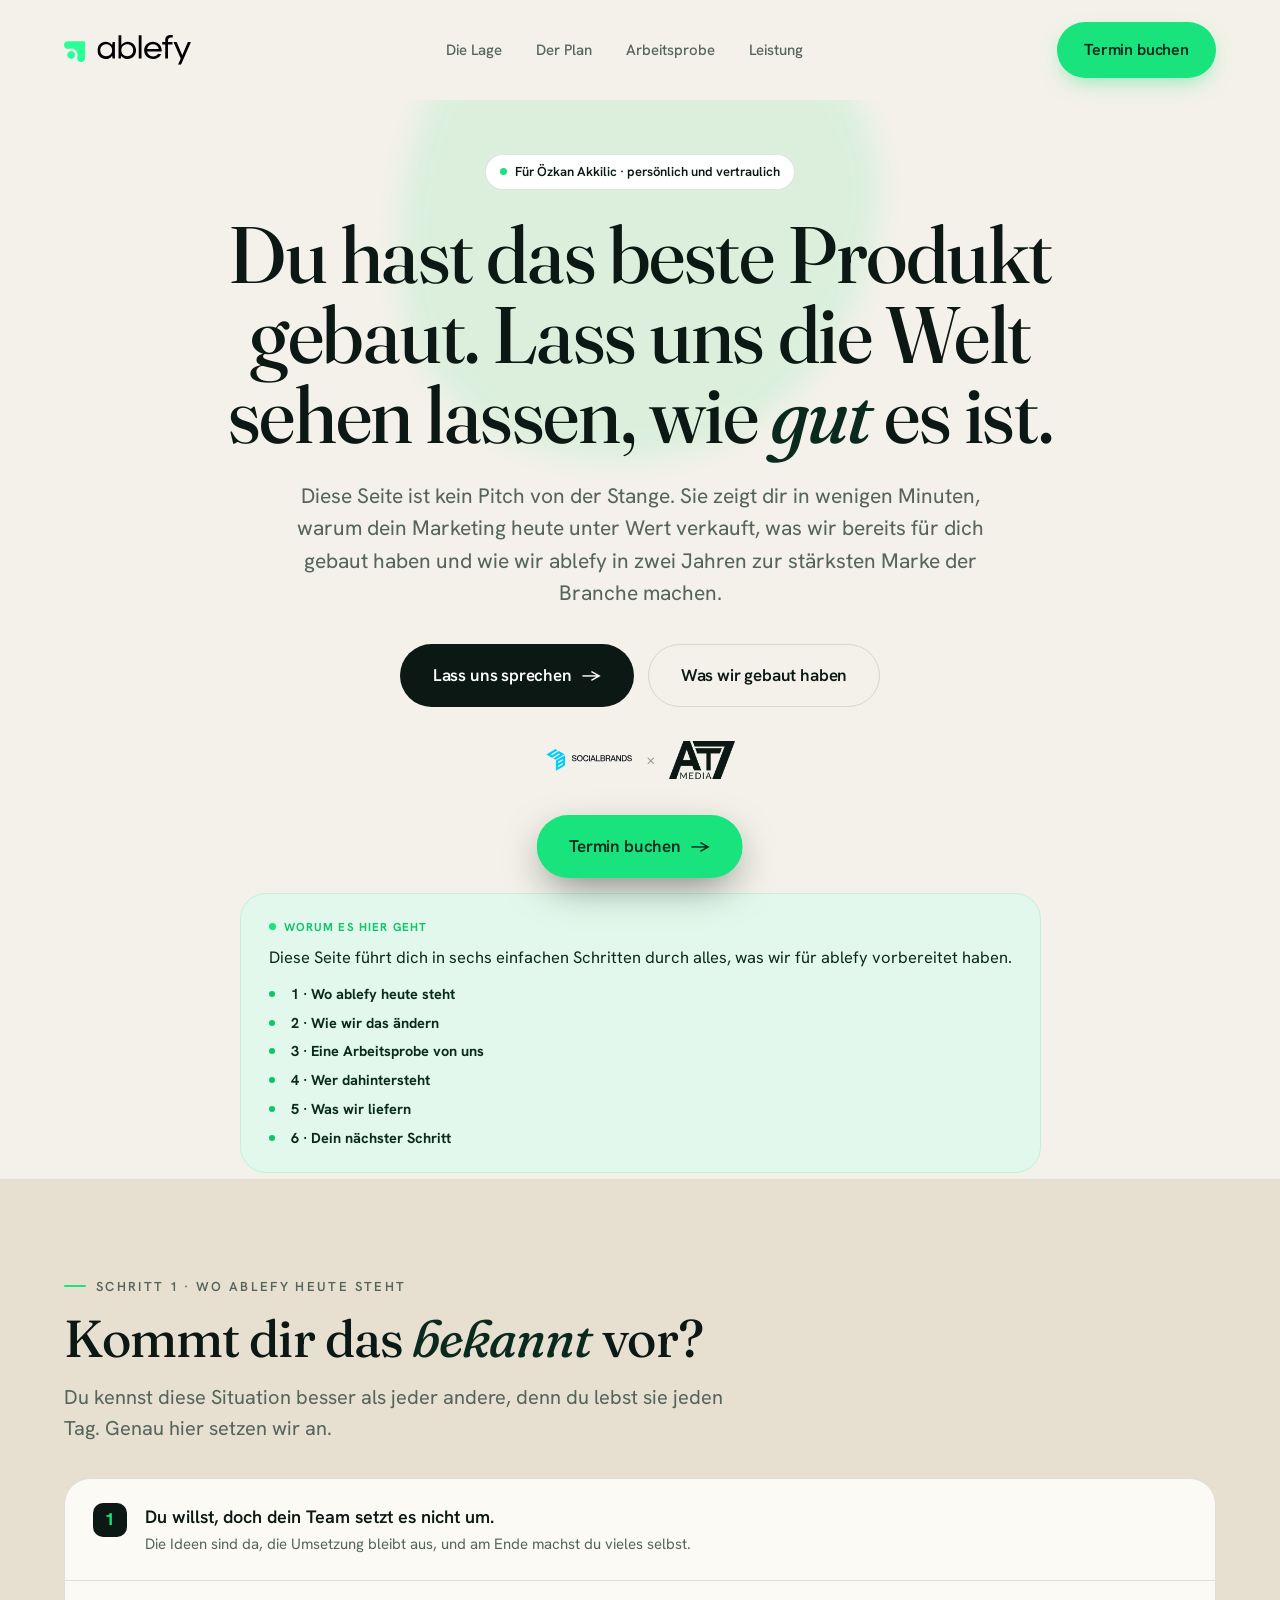
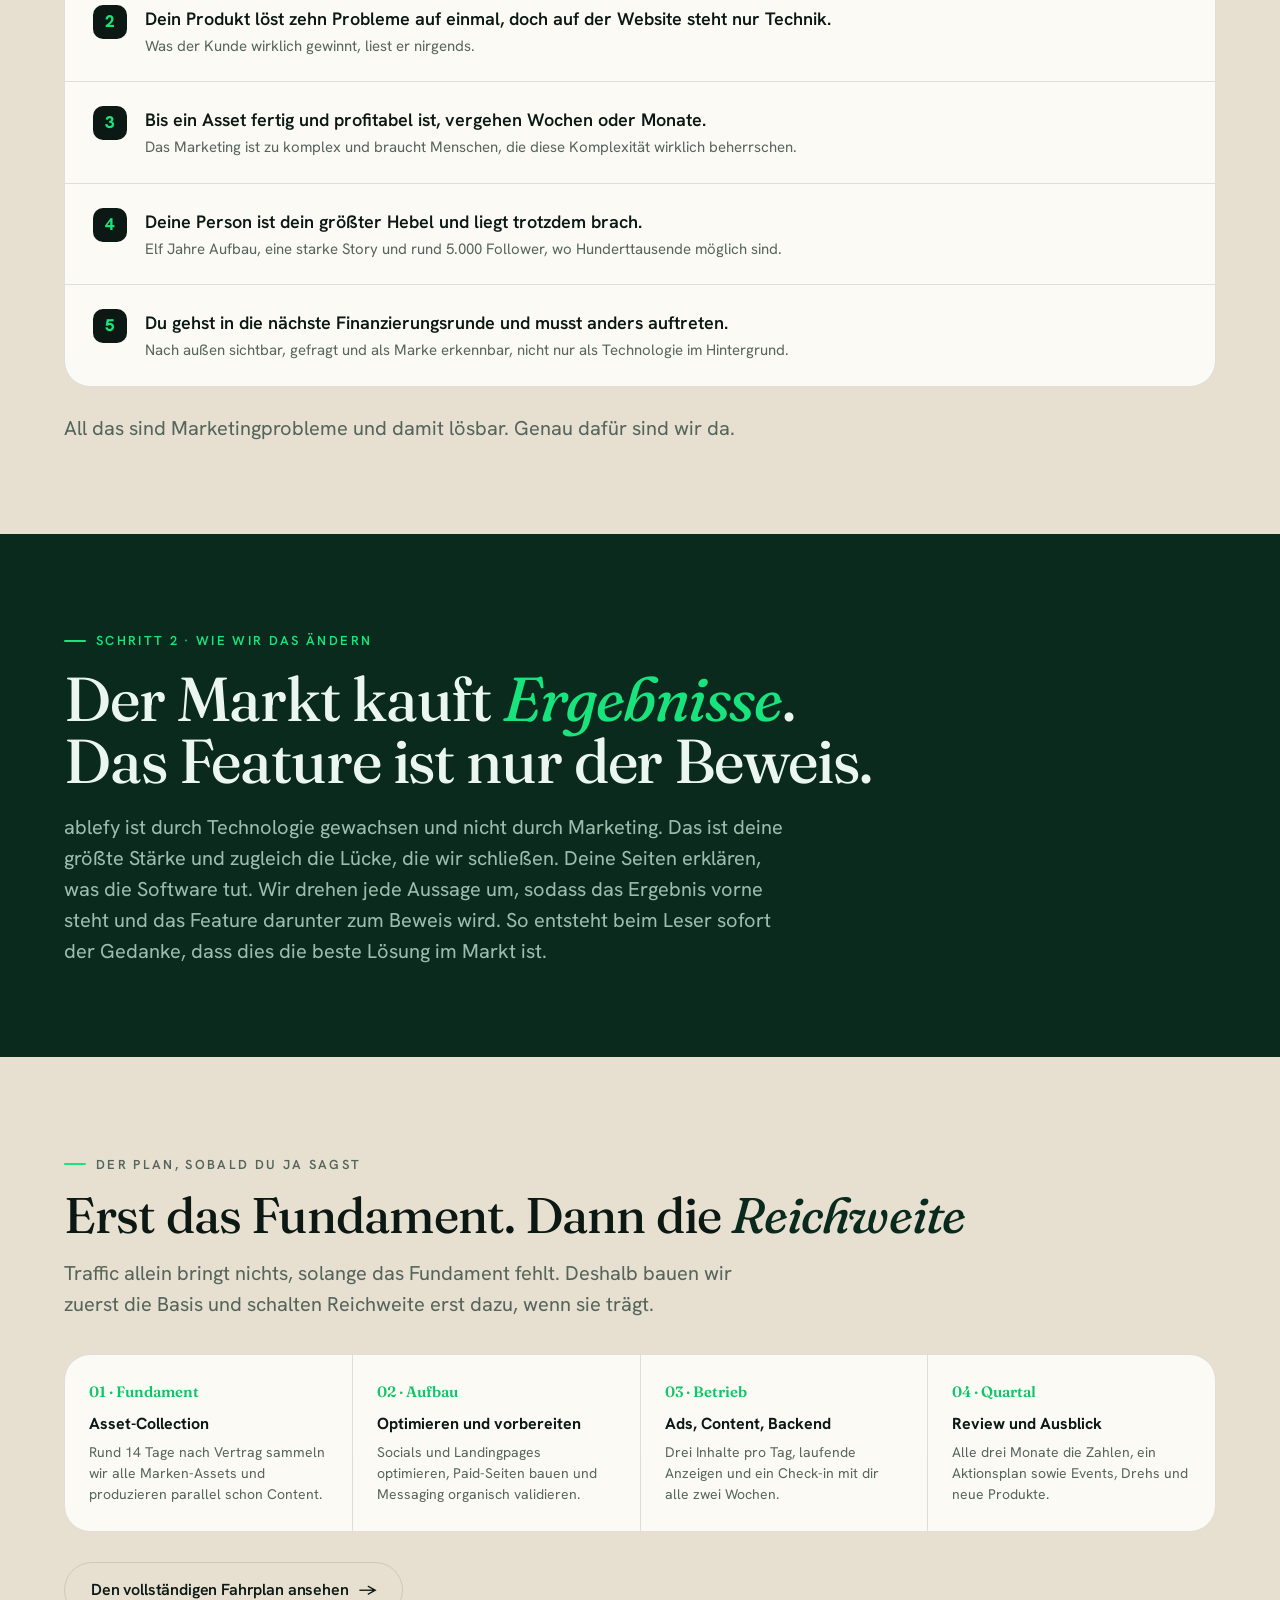
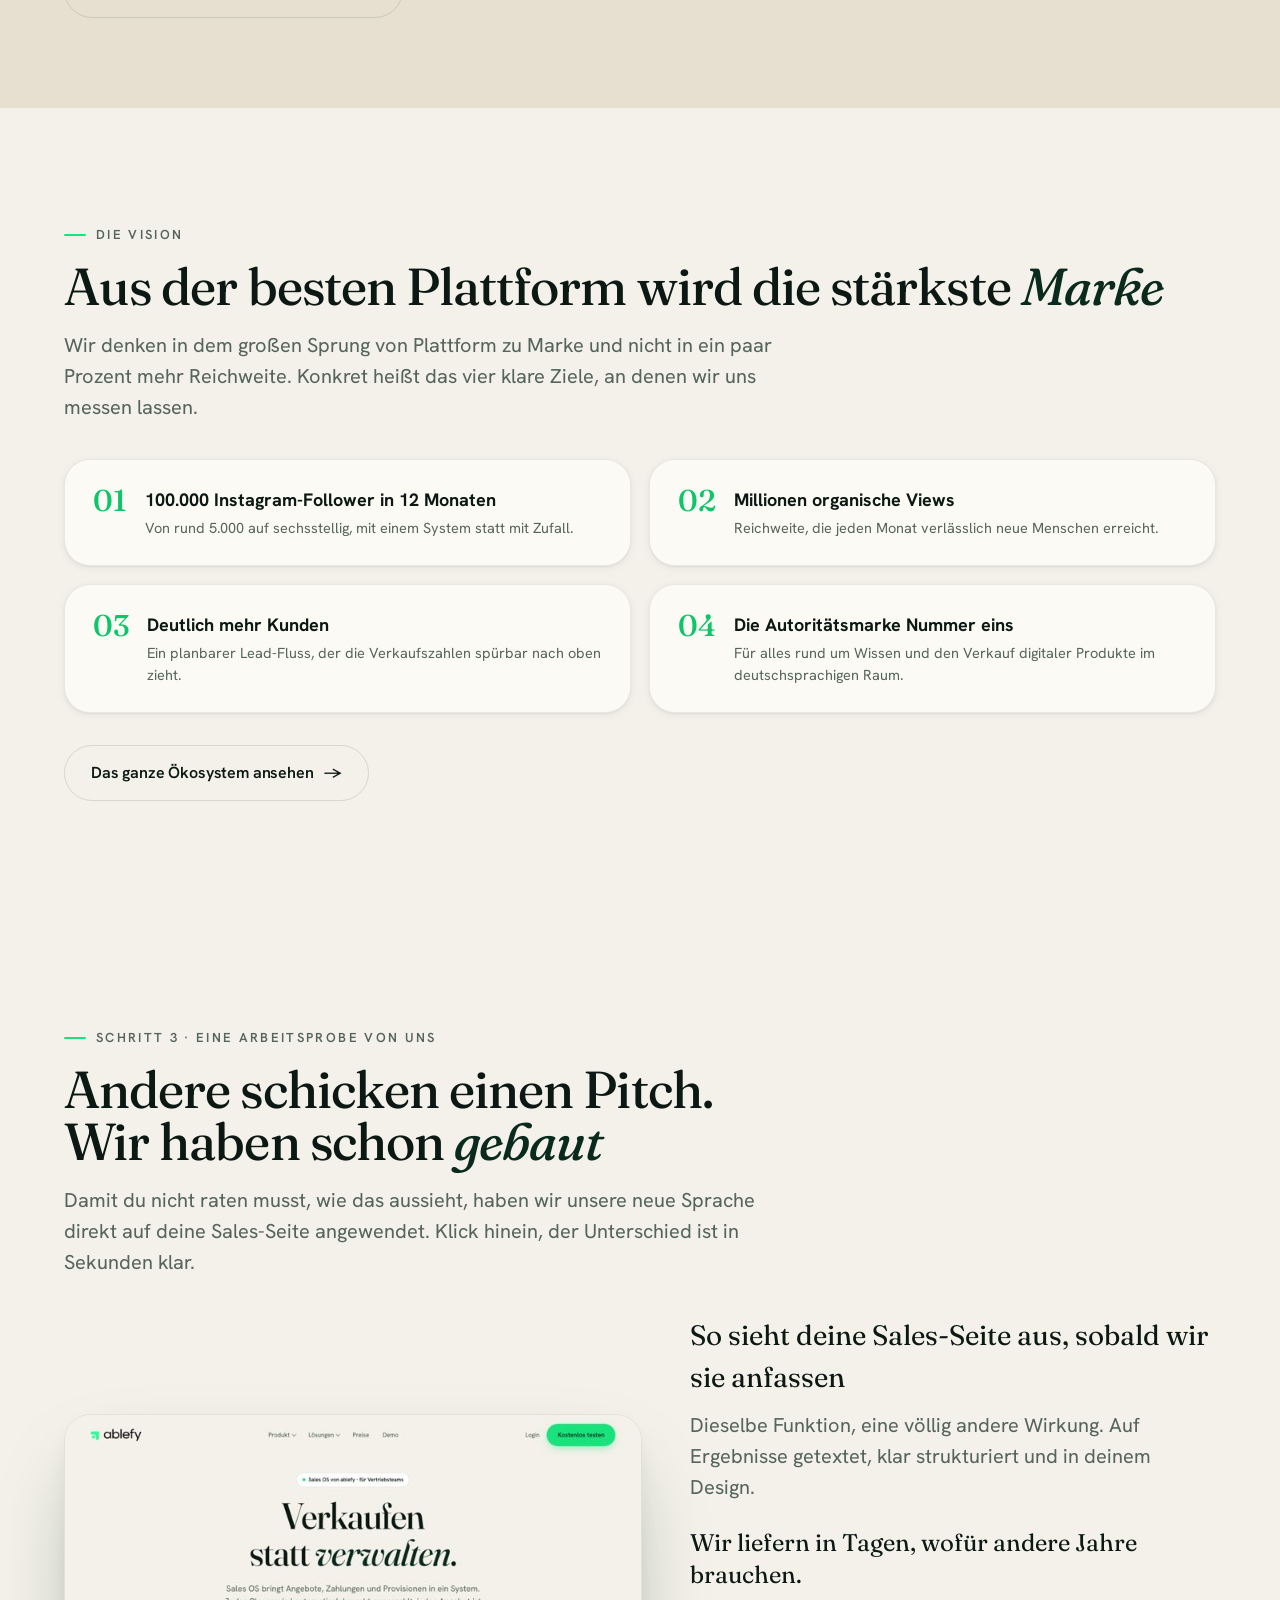
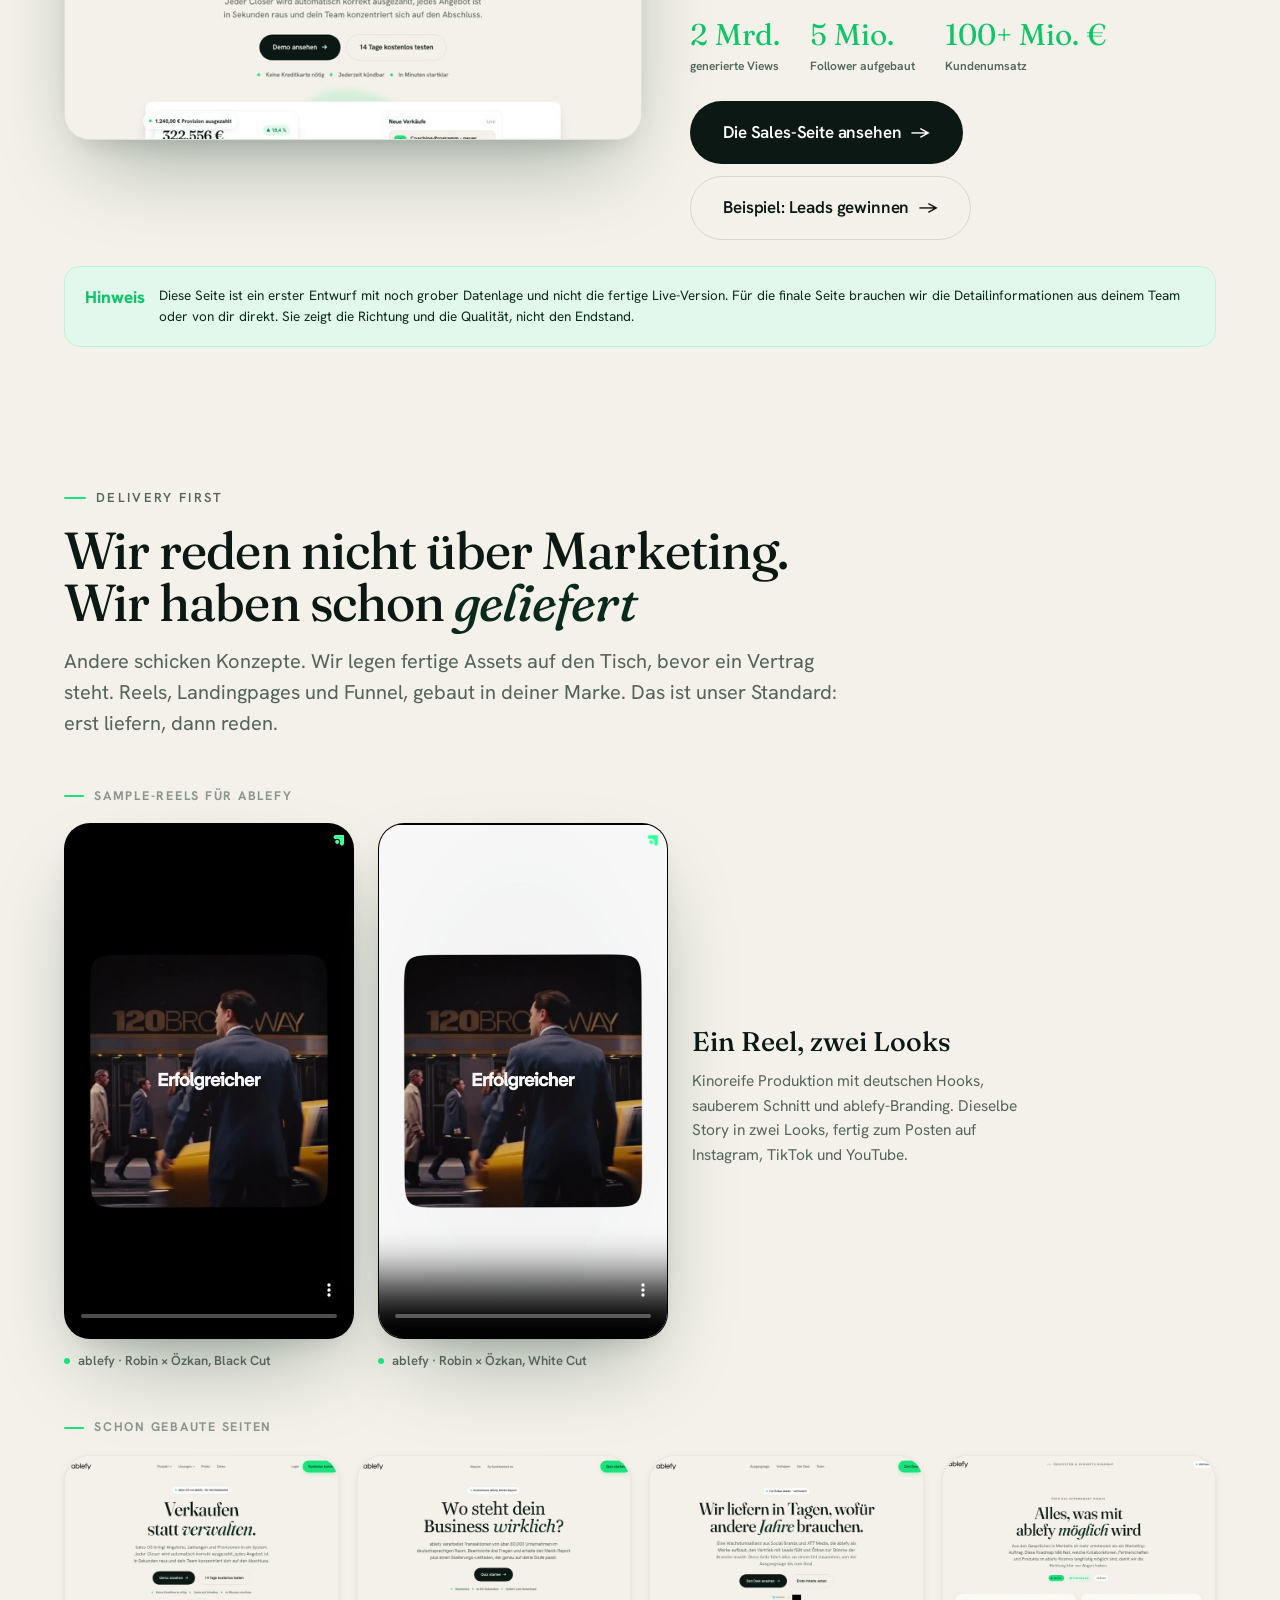
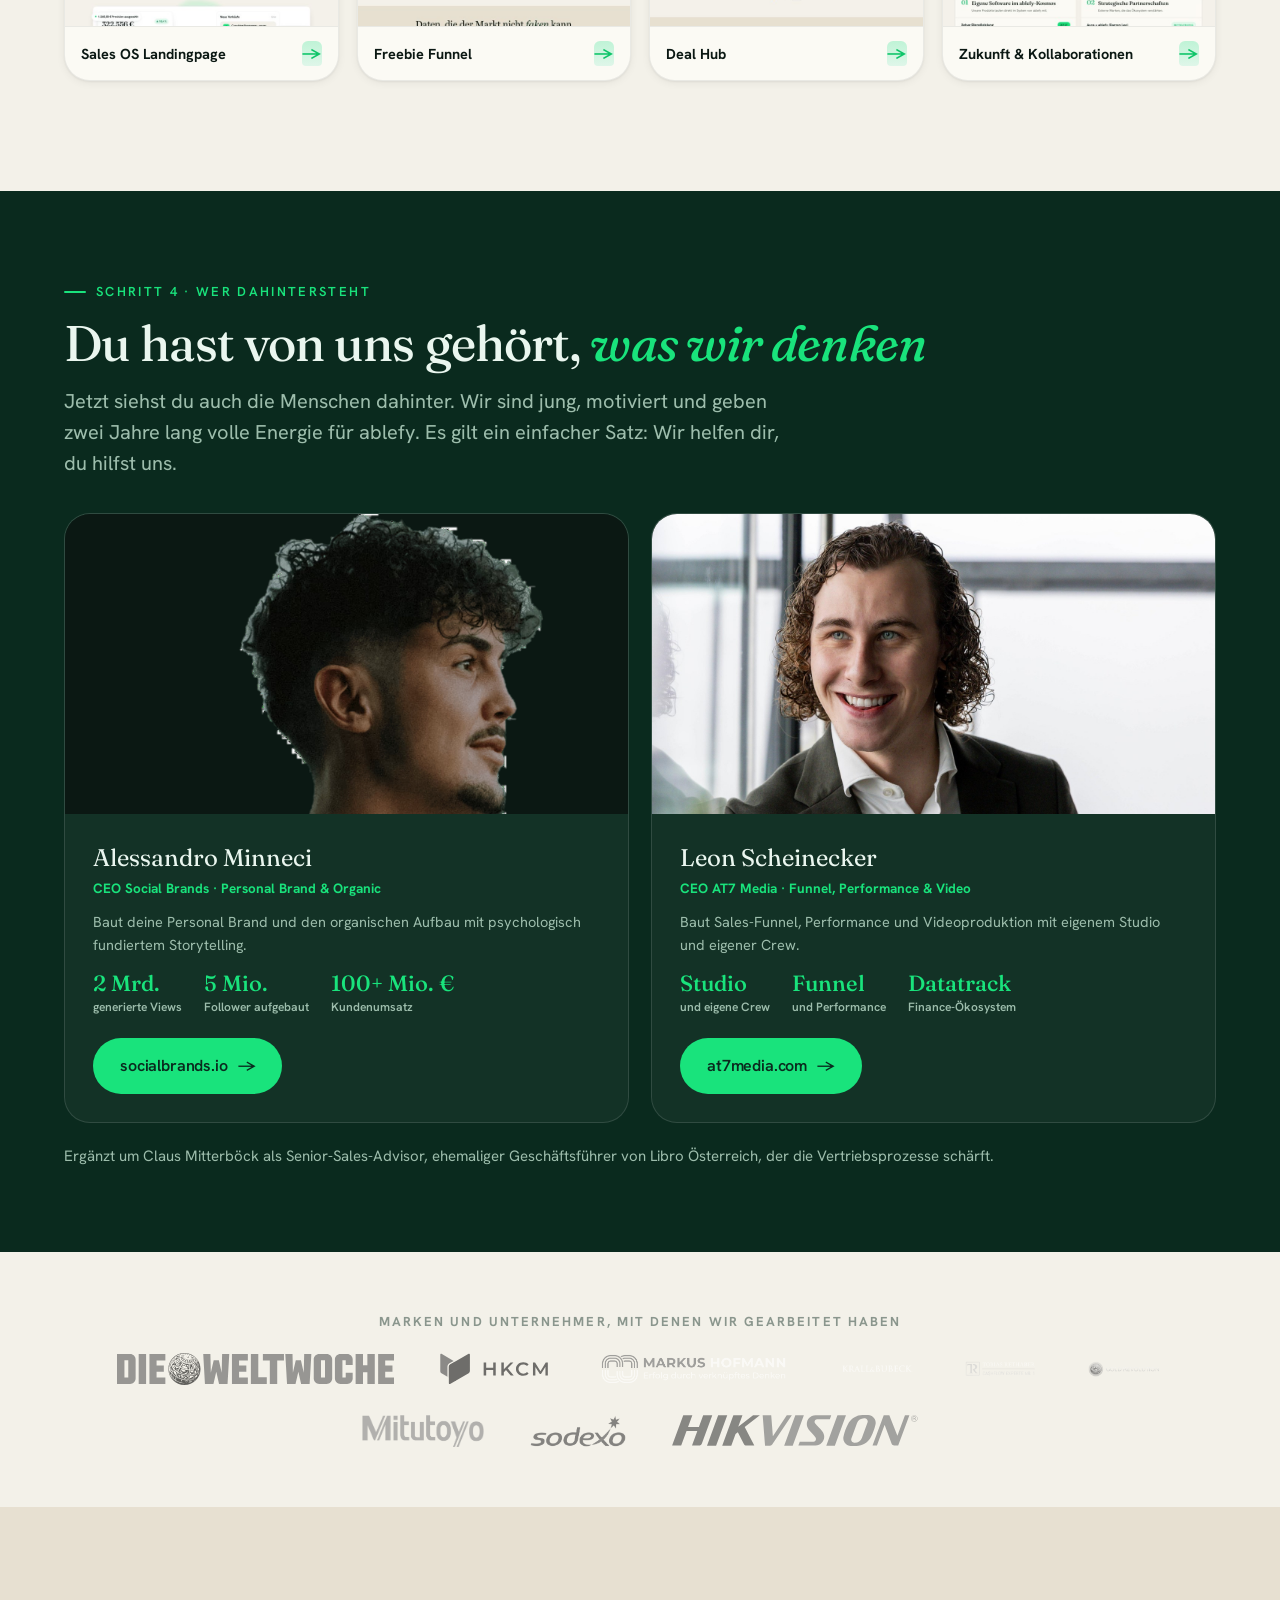
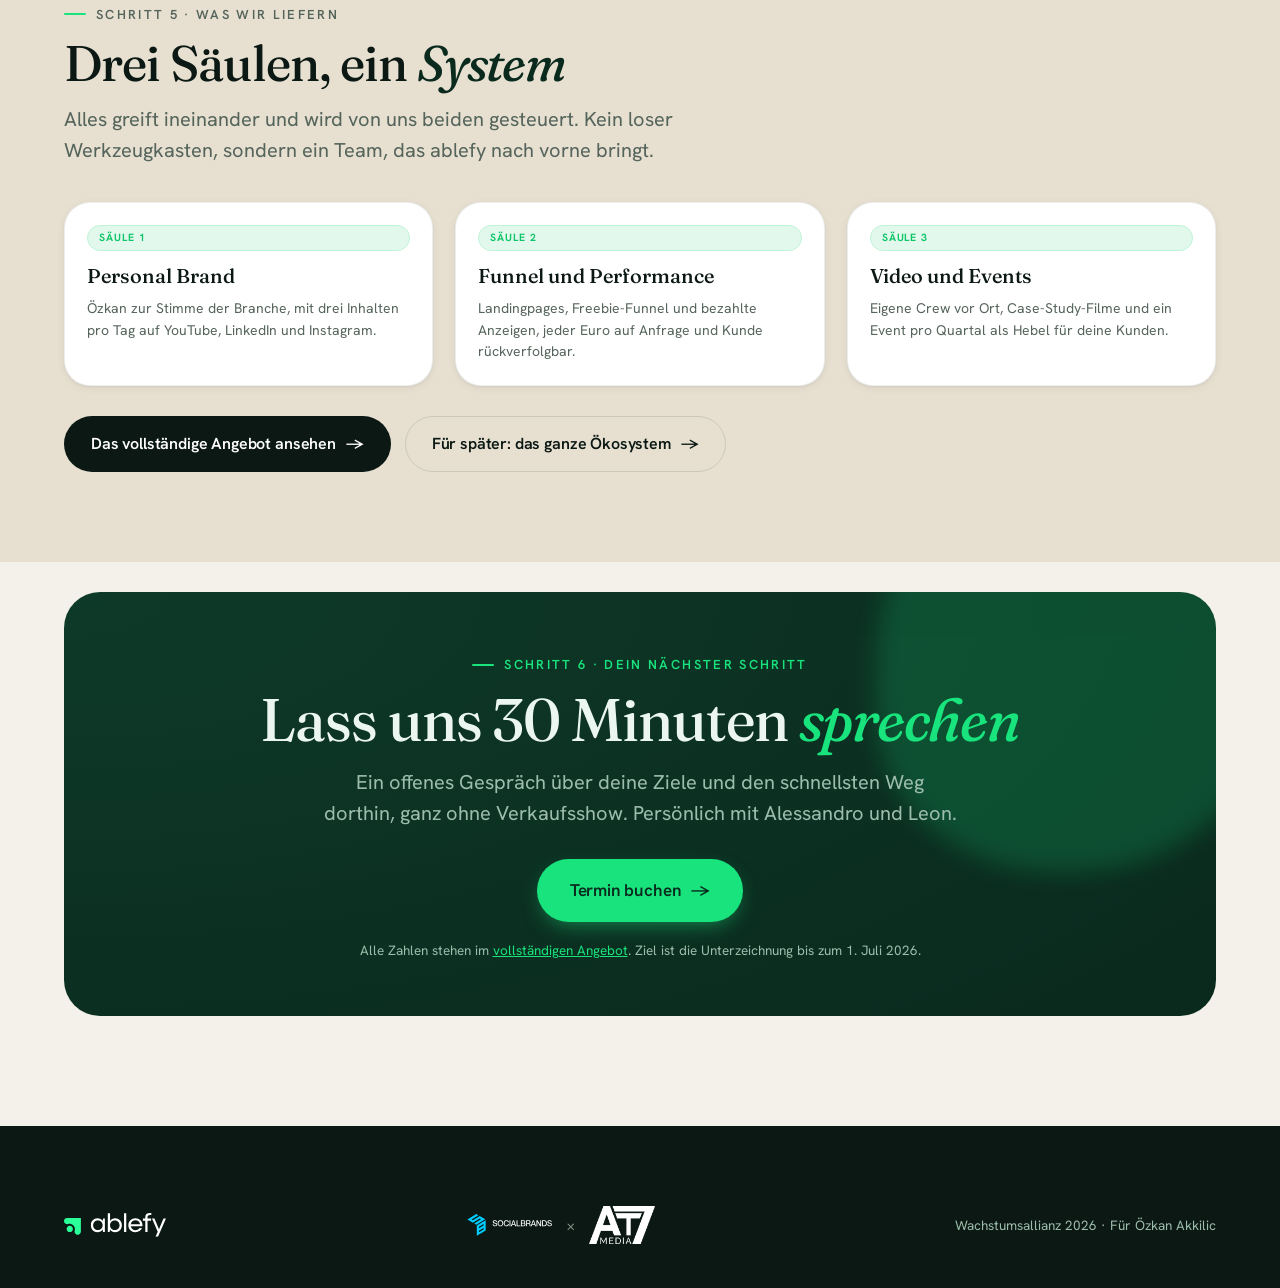
==== commit 588556ce: "feat(index): add Delivery First showcase with sample reels New section on the main page proving a de" ====
--- a/index.html
+++ b/index.html
@@ -83,11 +83,33 @@
   .ab .disc p{ color:var(--forest); font-size:13.5px; line-height:1.6; }
   /* step tag on gallery cards */
   .ab .steptag{ display:inline-block; font-size:10.5px; letter-spacing:.09em; text-transform:uppercase; color:var(--spring-deep); background:var(--mint-soft); border:1px solid var(--mint); border-radius:var(--r-pill); padding:4px 11px; font-weight:700; }
+  /* delivery-first showcase */
+  .ab .show-sub{ font-size:12.5px; letter-spacing:.14em; text-transform:uppercase; color:var(--muted-2); font-weight:700; margin:48px 0 18px; display:flex; align-items:center; gap:10px; }
+  .ab .show-sub::before{ content:""; width:20px; height:2px; background:var(--spring); border-radius:2px; }
+  .ab .reelrow{ display:grid; grid-template-columns:repeat(2,minmax(0,290px)) 1fr; gap:24px; align-items:center; }
+  .ab .reel{ margin:0; }
+  .ab .reel video{ width:100%; aspect-ratio:9/16; border-radius:var(--r-lg); display:block; background:#000; box-shadow:var(--shadow-lg); border:1px solid var(--line-2); }
+  .ab .reel figcaption{ margin-top:12px; font-size:13px; font-weight:600; color:var(--muted); display:flex; align-items:center; gap:8px; }
+  .ab .reel figcaption::before{ content:""; width:6px; height:6px; border-radius:50%; background:var(--spring); }
+  .ab .reel-note h4{ font-family:var(--display); font-weight:500; font-size:27px; line-height:1.15; margin:0 0 12px; }
+  .ab .reel-note p{ color:var(--muted); font-size:15.5px; line-height:1.6; max-width:38ch; }
+  .ab .reel-note .rstat{ display:flex; gap:26px; margin-top:20px; }
+  .ab .reel-note .rstat .n{ font-family:var(--display); font-size:26px; color:var(--spring-deep); line-height:1; }
+  .ab .reel-note .rstat .l{ font-size:12px; color:var(--muted); font-weight:600; margin-top:5px; }
+  .ab .builtgrid{ display:grid; grid-template-columns:repeat(4,1fr); gap:18px; }
+  .ab .builtcard{ display:block; border-radius:var(--r-lg); overflow:hidden; border:1px solid var(--line-2); background:var(--paper-2); box-shadow:var(--shadow-sm); transition:transform .2s ease, box-shadow .2s ease; }
+  .ab .builtcard:hover{ transform:translateY(-4px); box-shadow:var(--shadow-md); }
+  .ab .builtcard img{ width:100%; display:block; aspect-ratio:16/10; object-fit:cover; object-position:top center; border-bottom:1px solid var(--line-2); }
+  .ab .builtcard .bl{ padding:14px 16px; display:flex; justify-content:space-between; align-items:center; gap:8px; }
+  .ab .builtcard .bt{ font-weight:700; font-size:14.5px; color:var(--ink); line-height:1.2; }
+  .ab .builtcard .bar{ color:var(--spring-deep); font-weight:700; flex:0 0 auto; }
   @media(max-width:980px){
     .ab .section{ padding:54px 24px; } .ab .nav{ padding:18px 24px; } .ab .nav-links{ display:none; }
     .ab .hubgrid{ grid-template-columns:1fr; } .ab .proofwrap{ grid-template-columns:1fr; gap:28px; }
     .ab .flow .st{ flex:1 1 100%; border-right:none; border-bottom:1px solid var(--line); }
     .ab h1.display{ font-size:46px !important; } .ab .forestbox{ padding:34px; }
+    .ab .reelrow{ grid-template-columns:1fr 1fr; } .ab .reel-note{ grid-column:1 / -1; }
+    .ab .builtgrid{ grid-template-columns:1fr 1fr; }
   }
   @media(min-width:981px) and (max-width:1240px){ .ab .hubgrid{ grid-template-columns:repeat(2,1fr); } }
 </style>
@@ -220,6 +242,39 @@
       <div class="disc">
         <span class="di">Hinweis</span>
         <p>Diese Seite ist ein erster Entwurf mit noch grober Datenlage und nicht die fertige Live-Version. Für die finale Seite brauchen wir die Detailinformationen aus deinem Team oder von dir direkt. Sie zeigt die Richtung und die Qualität, nicht den Endstand.</p>
+      </div>
+    </div>
+  </div>
+
+  <!-- DELIVERY FIRST SHOWCASE -->
+  <div class="section" id="gebaut" style="padding-top:24px">
+    <div class="wrap">
+      <span class="eyebrow">Delivery First</span>
+      <h2 class="display" style="font-size:52px;margin-top:16px">Wir reden nicht über Marketing. Wir haben schon <em>geliefert</em></h2>
+      <p class="lede" style="max-width:72ch;margin-top:18px">Andere schicken Konzepte. Wir legen fertige Assets auf den Tisch, bevor ein Vertrag steht. Reels, Landingpages und Funnel, gebaut in deiner Marke. Das ist unser Standard: erst liefern, dann reden.</p>
+
+      <div class="show-sub">Sample-Reels für ablefy</div>
+      <div class="reelrow">
+        <figure class="reel">
+          <video src="assets/reels/robin_oezkan_black.mp4" poster="assets/reels/robin_oezkan_black.jpg" controls loop muted playsinline preload="none"></video>
+          <figcaption>ablefy · Robin × Özkan, Black Cut</figcaption>
+        </figure>
+        <figure class="reel">
+          <video src="assets/reels/robin_oezkan_white.mp4" poster="assets/reels/robin_oezkan_white.jpg" controls loop muted playsinline preload="none"></video>
+          <figcaption>ablefy · Robin × Özkan, White Cut</figcaption>
+        </figure>
+        <div class="reel-note">
+          <h4>Ein Reel, zwei Looks</h4>
+          <p>Kinoreife Produktion mit deutschen Hooks, sauberem Schnitt und ablefy-Branding. Dieselbe Story in zwei Looks, fertig zum Posten auf Instagram, TikTok und YouTube.</p>
+        </div>
+      </div>
+
+      <div class="show-sub">Schon gebaute Seiten</div>
+      <div class="builtgrid">
+        <a href="ablefy_sales_os_landingpage.html" target="_blank" class="builtcard"><img src="assets/thumbs/ablefy_sales_os_landingpage.jpg" alt="Sales OS Landingpage"><div class="bl"><span class="bt">Sales OS Landingpage</span><span class="bar">→</span></div></a>
+        <a href="ablefy_freebie_funnel.html" target="_blank" class="builtcard"><img src="assets/thumbs/ablefy_freebie_funnel.jpg" alt="Freebie Funnel"><div class="bl"><span class="bt">Freebie Funnel</span><span class="bar">→</span></div></a>
+        <a href="ablefy_deal_hub.html" target="_blank" class="builtcard"><img src="assets/thumbs/ablefy_deal_hub.jpg" alt="Deal Hub"><div class="bl"><span class="bt">Deal Hub</span><span class="bar">→</span></div></a>
+        <a href="ablefy_zukunft_kollaborationen.html" target="_blank" class="builtcard"><img src="assets/thumbs/ablefy_zukunft_kollaborationen.jpg" alt="Zukunft und Kollaborationen"><div class="bl"><span class="bt">Zukunft &amp; Kollaborationen</span><span class="bar">→</span></div></a>
       </div>
     </div>
   </div>
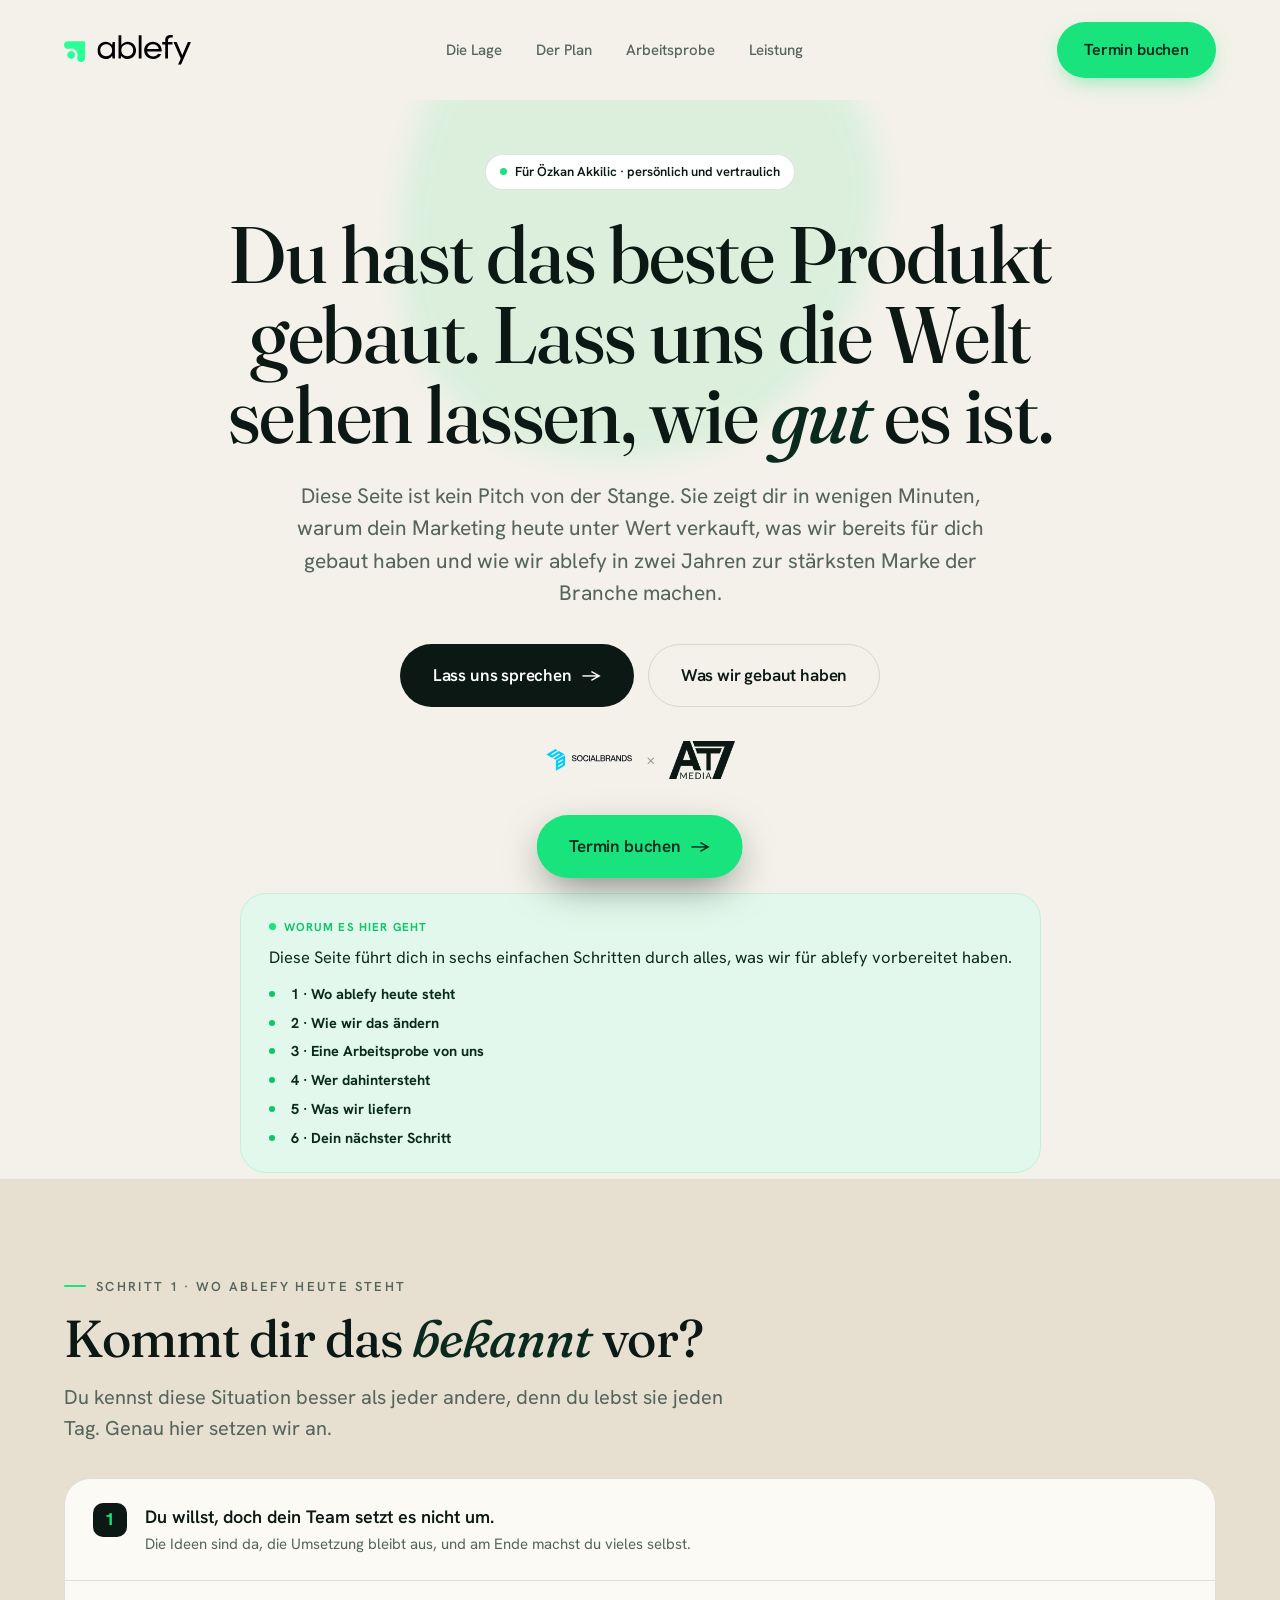
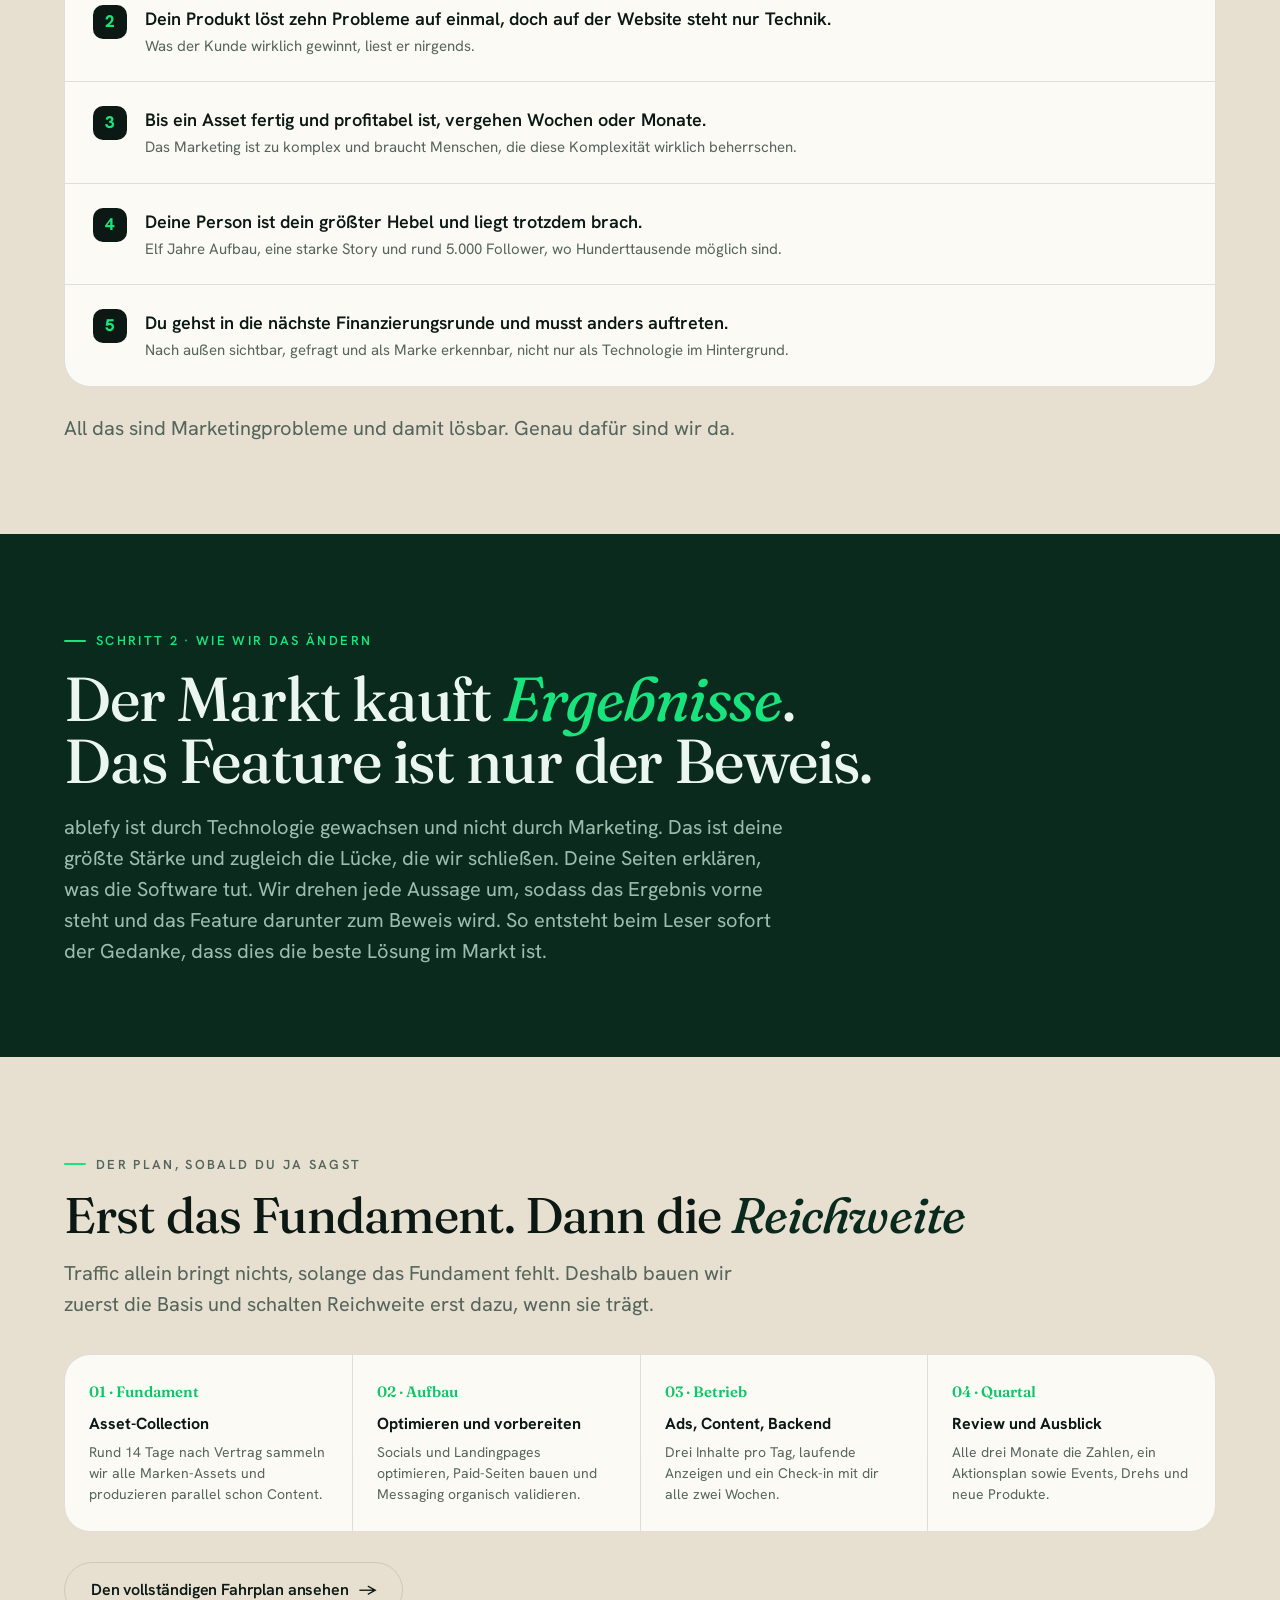
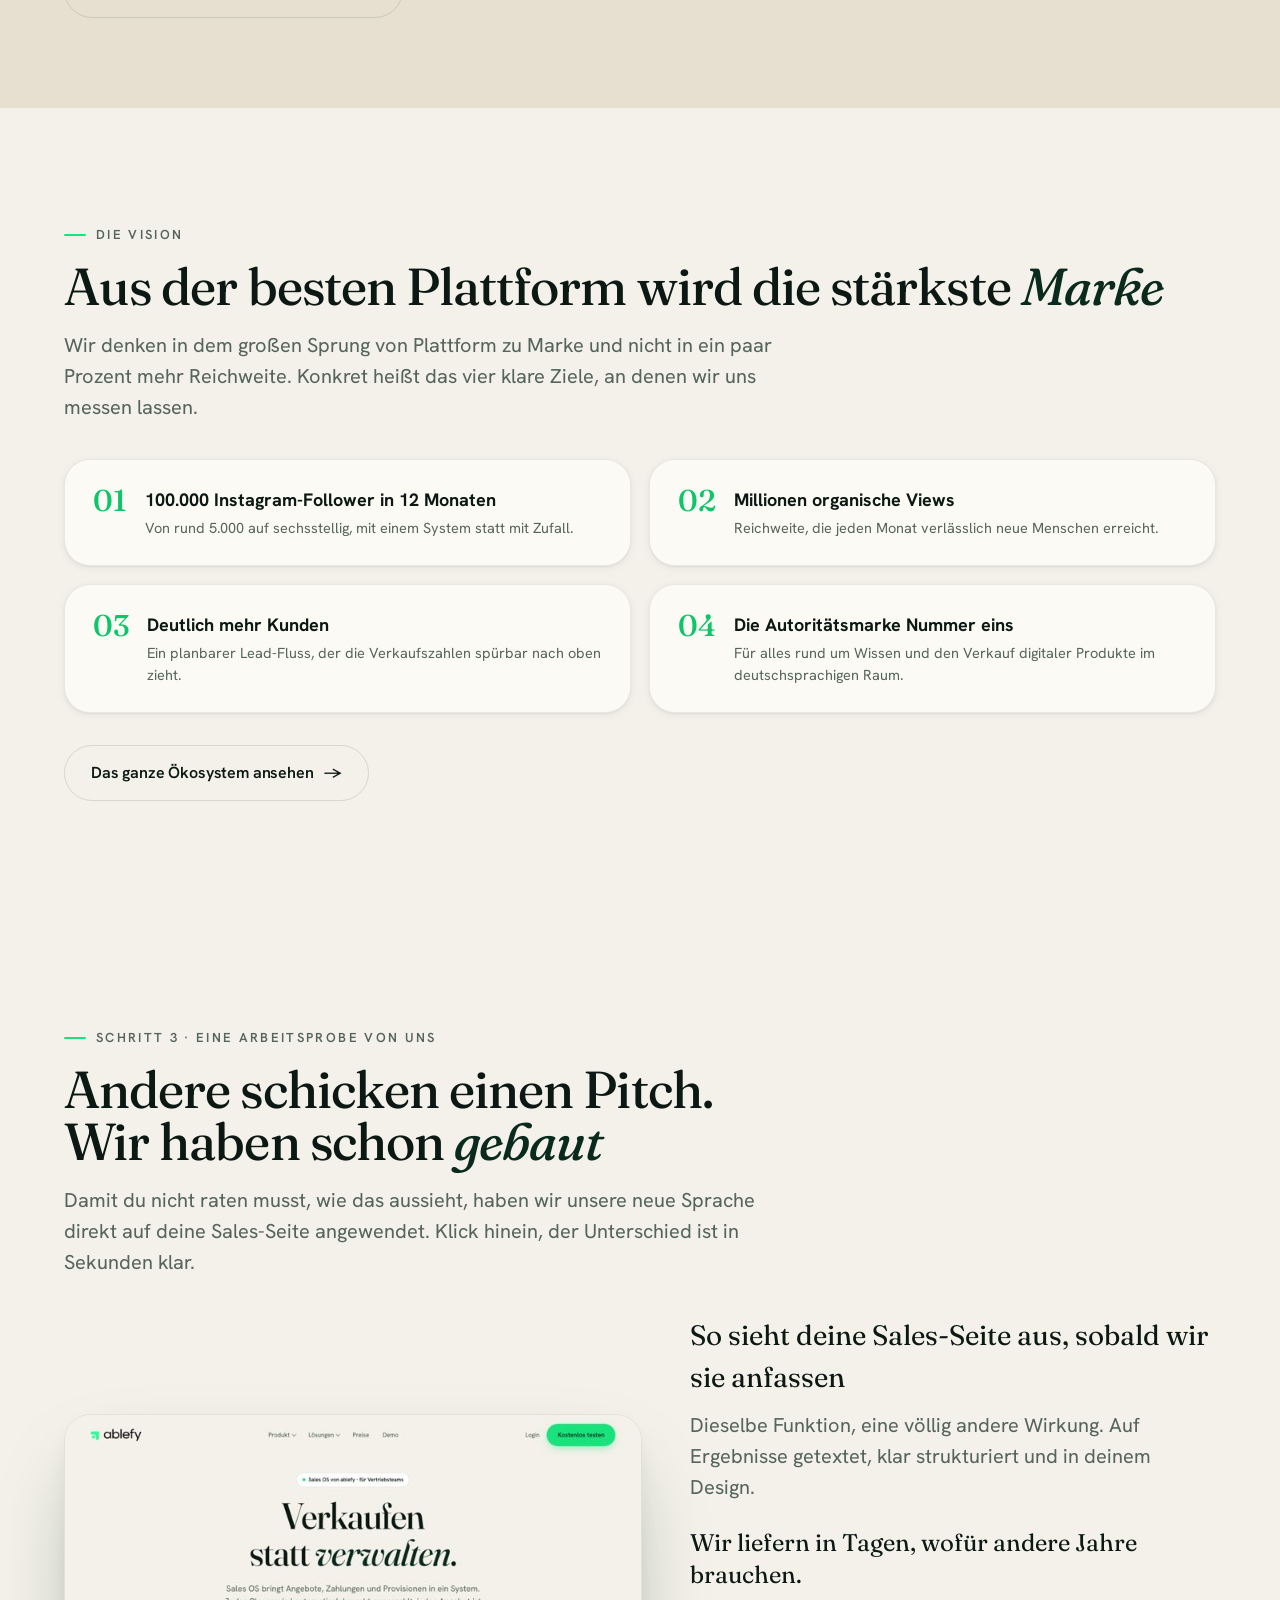
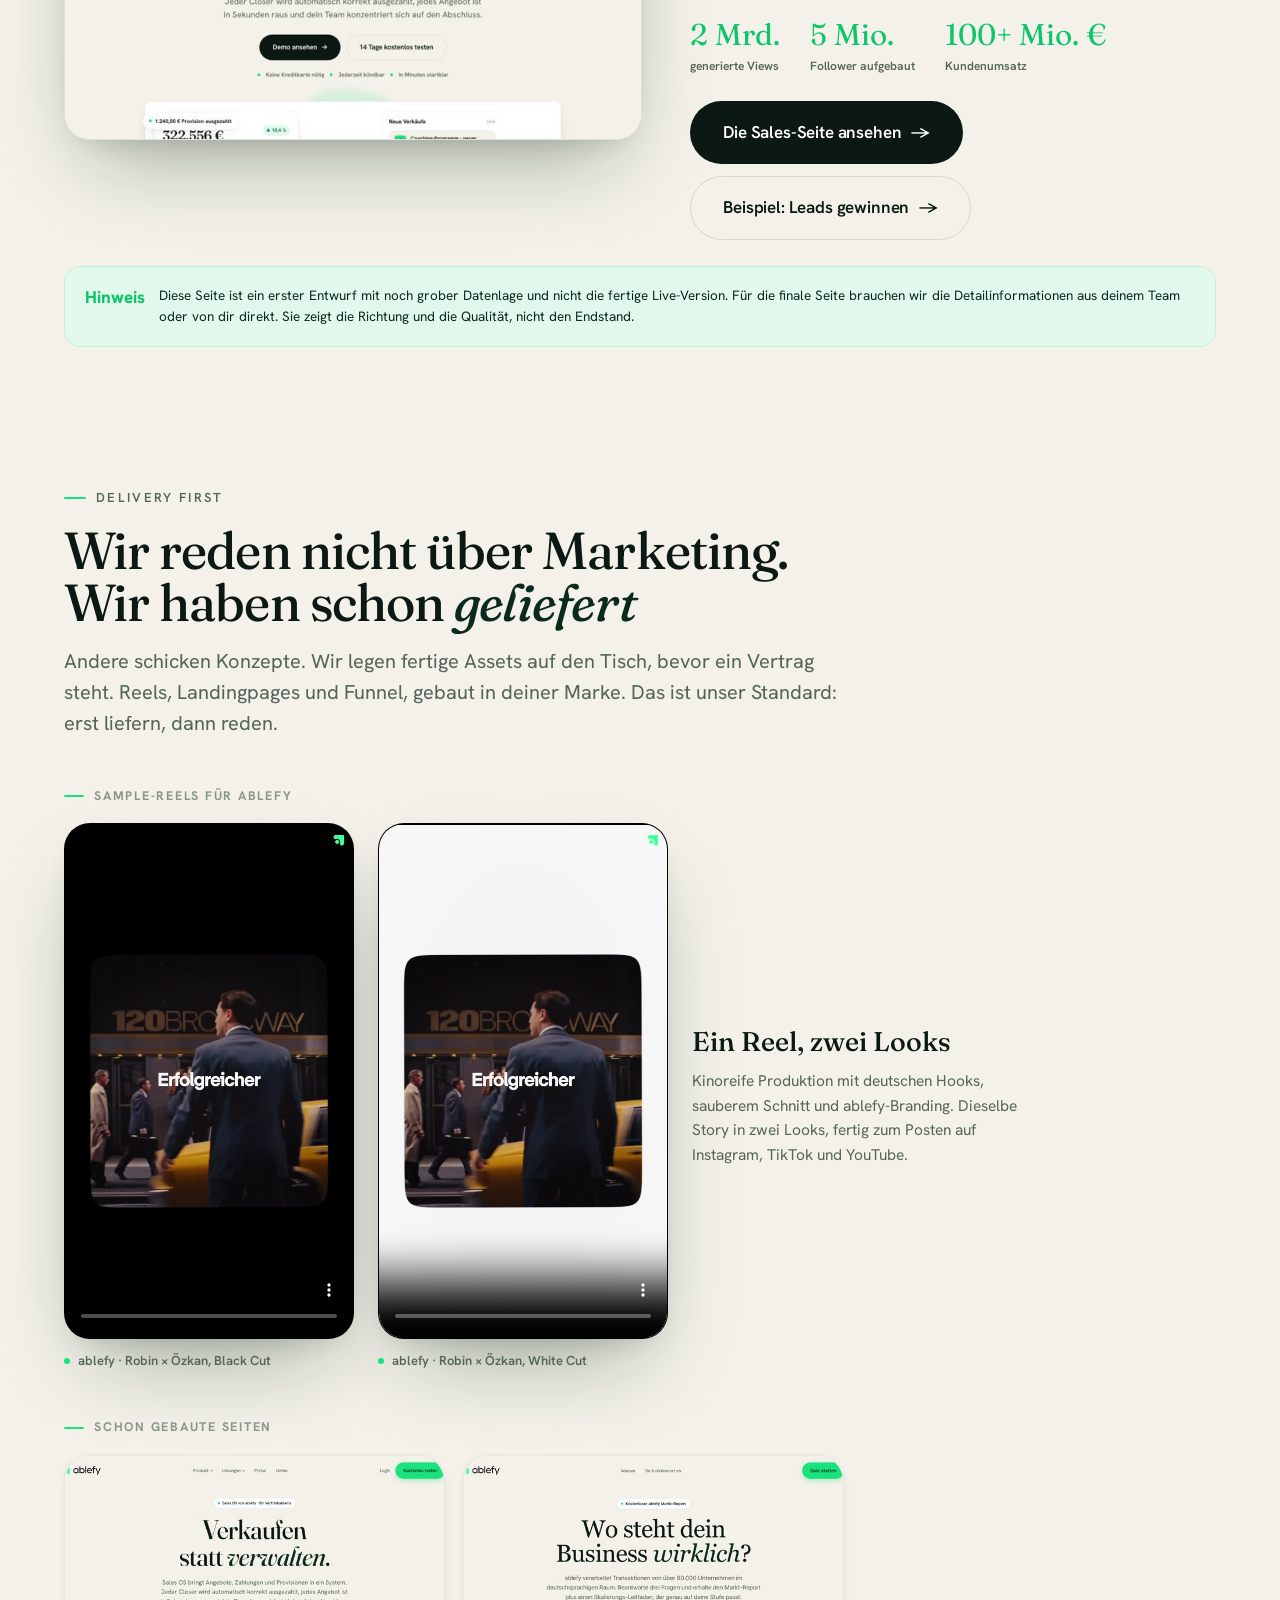
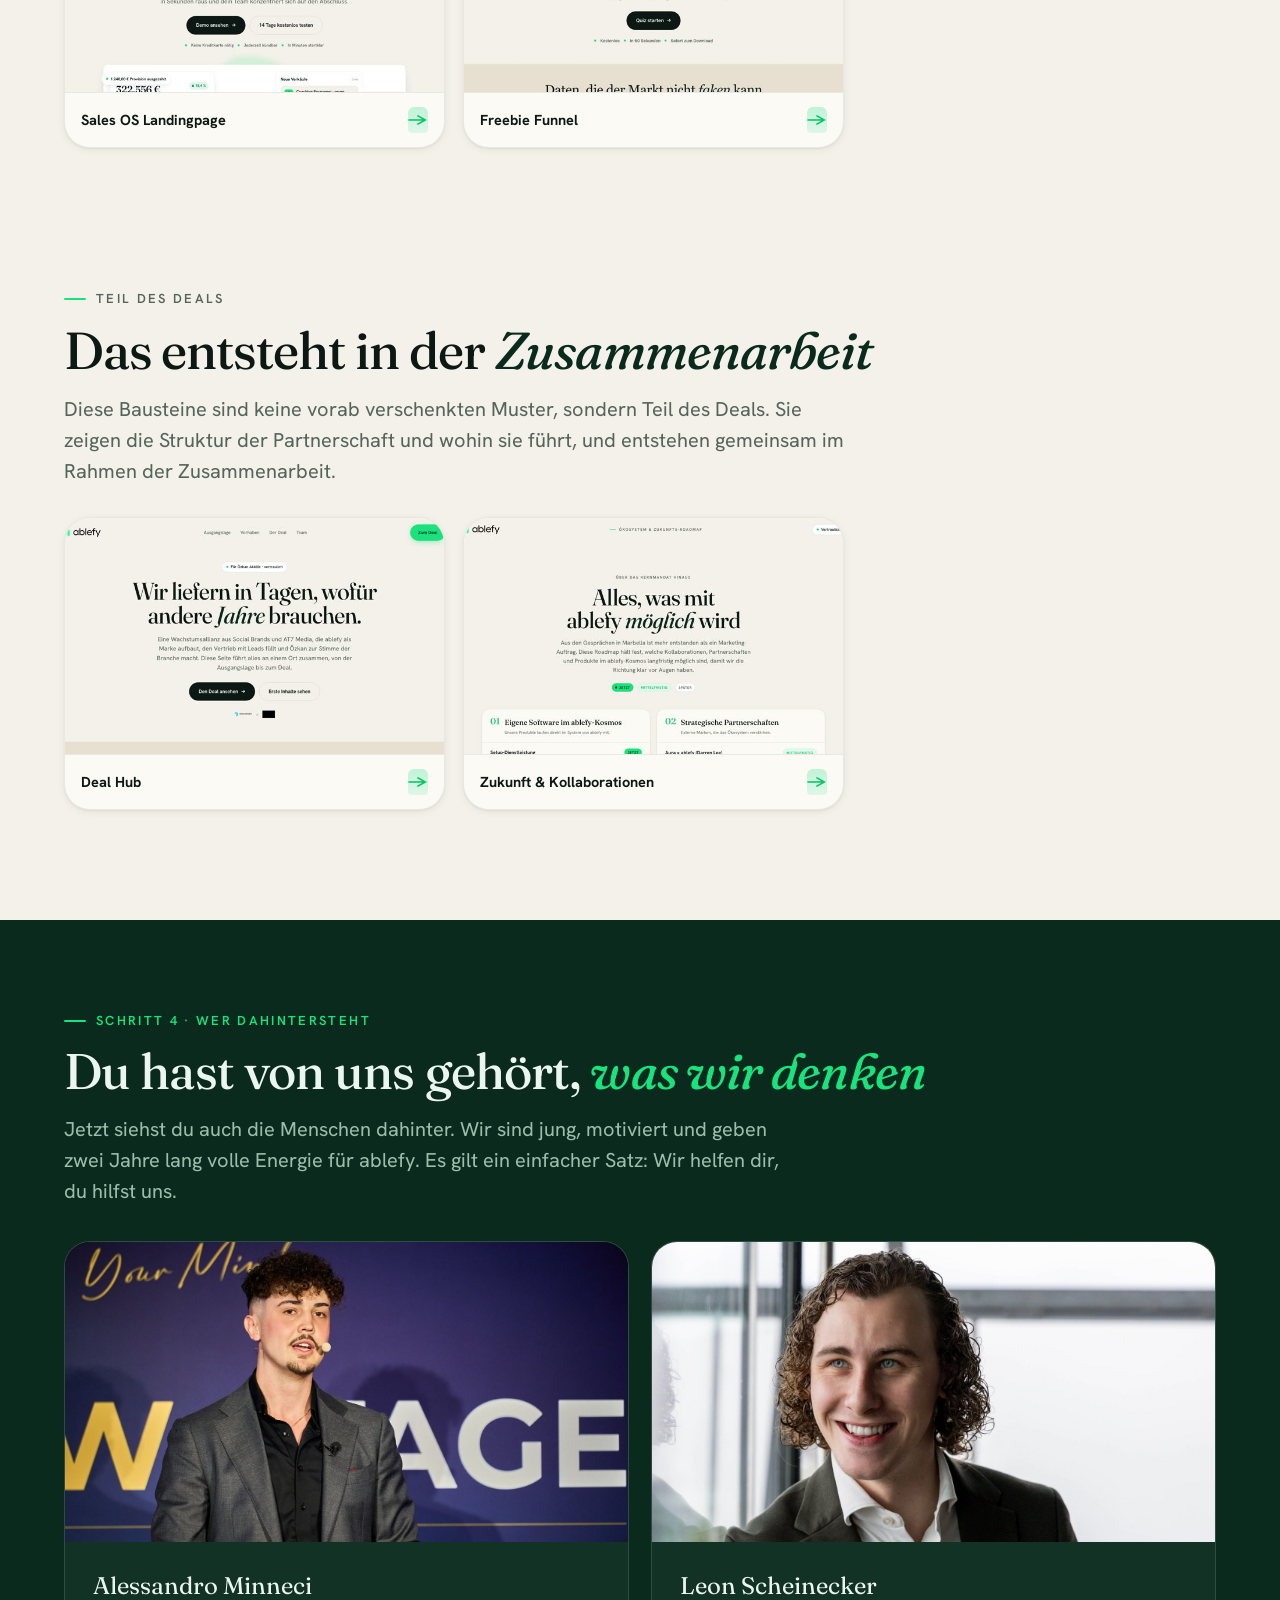
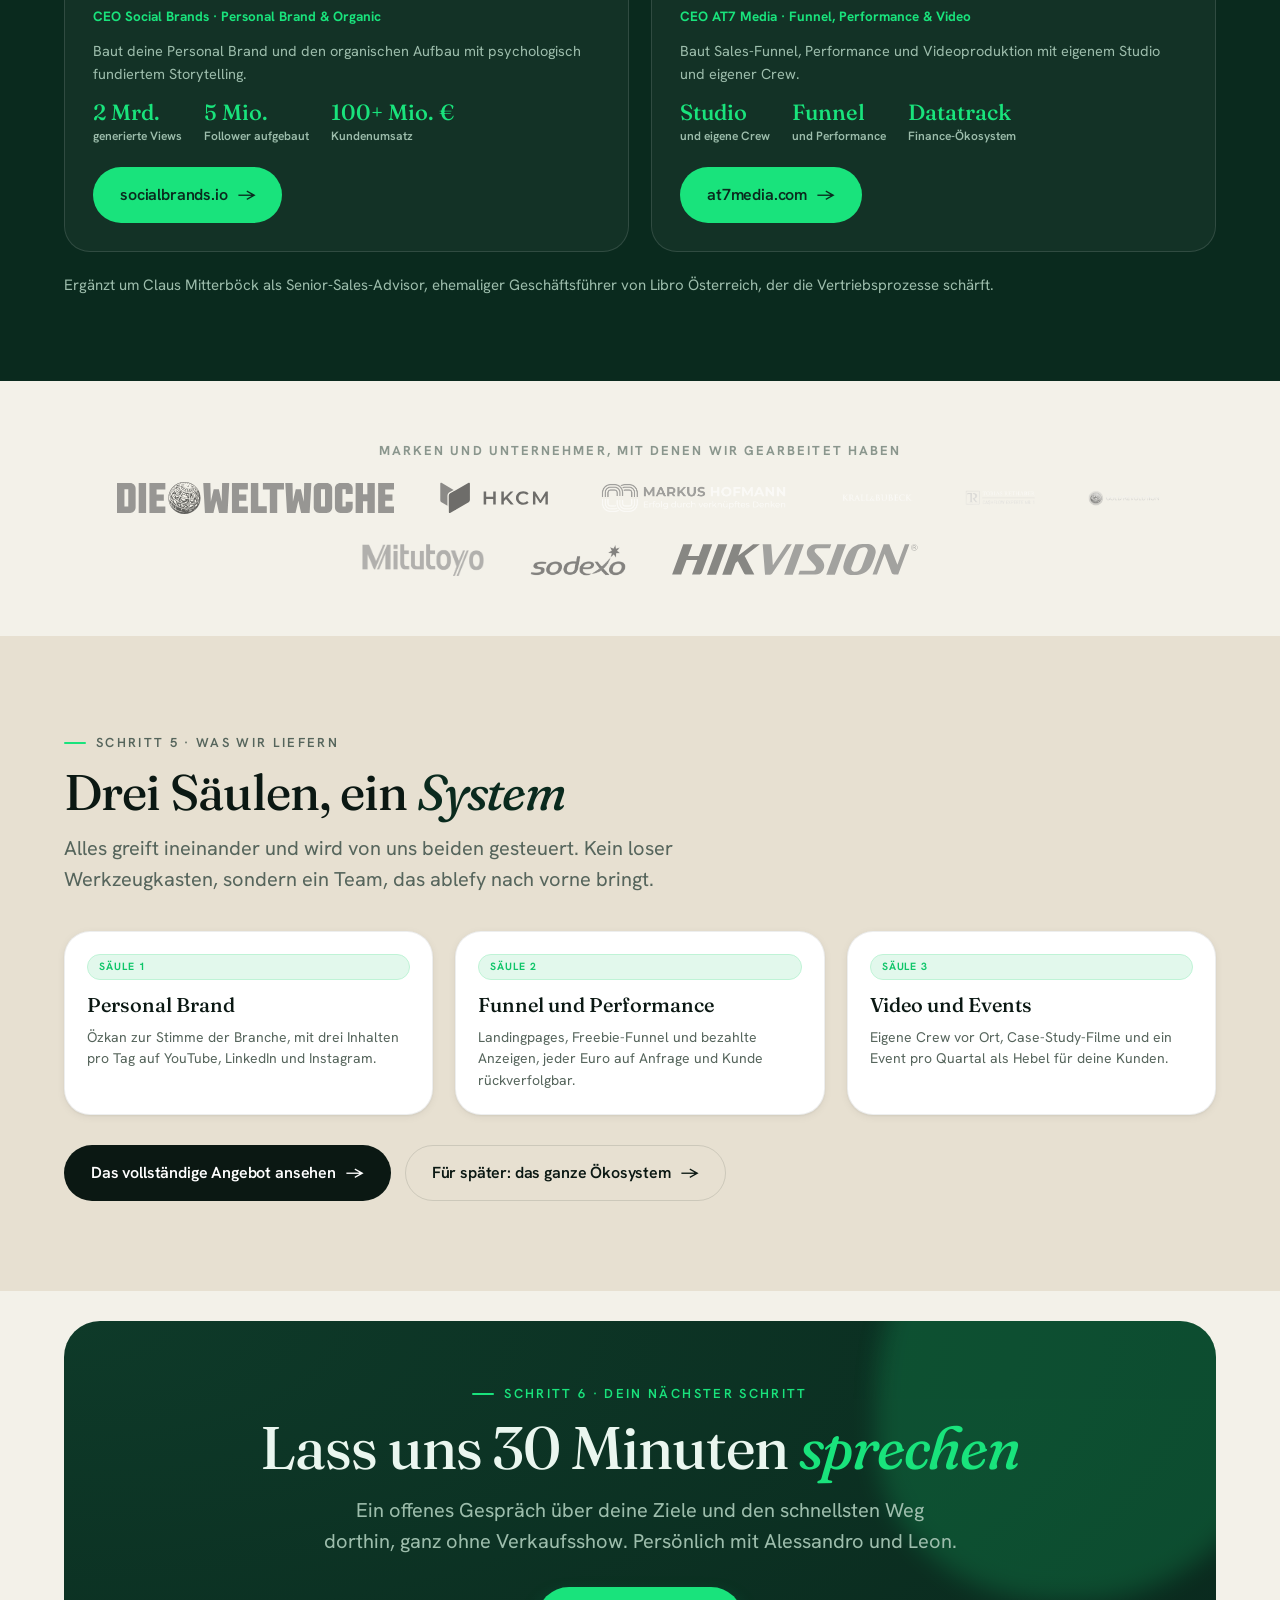
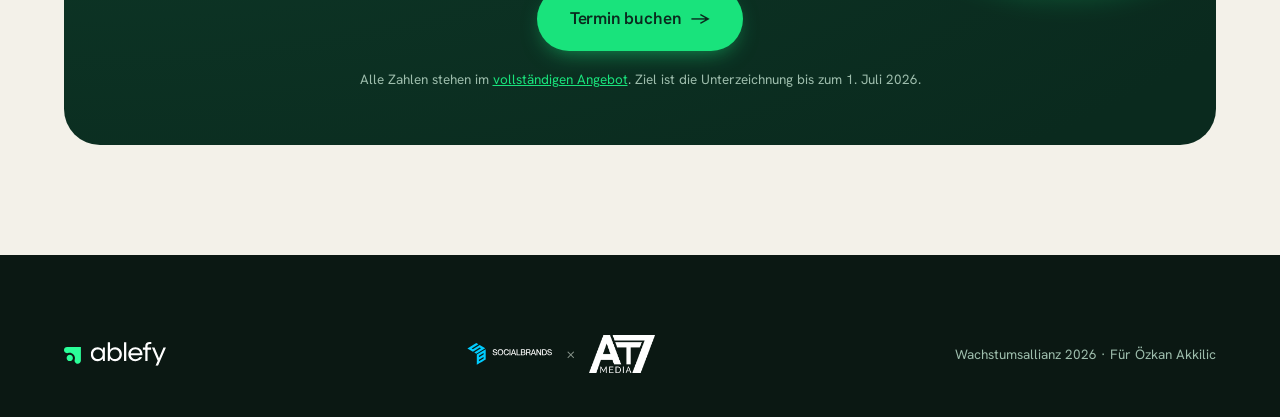
==== commit 8d01820d: "feat(index): new Alessandro photo + split deal deliverables from pre-built proof - Replace Alessandr" ====
--- a/index.html
+++ b/index.html
@@ -96,7 +96,7 @@
   .ab .reel-note .rstat{ display:flex; gap:26px; margin-top:20px; }
   .ab .reel-note .rstat .n{ font-family:var(--display); font-size:26px; color:var(--spring-deep); line-height:1; }
   .ab .reel-note .rstat .l{ font-size:12px; color:var(--muted); font-weight:600; margin-top:5px; }
-  .ab .builtgrid{ display:grid; grid-template-columns:repeat(4,1fr); gap:18px; }
+  .ab .builtgrid{ display:grid; grid-template-columns:repeat(2,1fr); gap:18px; max-width:780px; }
   .ab .builtcard{ display:block; border-radius:var(--r-lg); overflow:hidden; border:1px solid var(--line-2); background:var(--paper-2); box-shadow:var(--shadow-sm); transition:transform .2s ease, box-shadow .2s ease; }
   .ab .builtcard:hover{ transform:translateY(-4px); box-shadow:var(--shadow-md); }
   .ab .builtcard img{ width:100%; display:block; aspect-ratio:16/10; object-fit:cover; object-position:top center; border-bottom:1px solid var(--line-2); }
@@ -273,6 +273,17 @@
       <div class="builtgrid">
         <a href="ablefy_sales_os_landingpage.html" target="_blank" class="builtcard"><img src="assets/thumbs/ablefy_sales_os_landingpage.jpg" alt="Sales OS Landingpage"><div class="bl"><span class="bt">Sales OS Landingpage</span><span class="bar">→</span></div></a>
         <a href="ablefy_freebie_funnel.html" target="_blank" class="builtcard"><img src="assets/thumbs/ablefy_freebie_funnel.jpg" alt="Freebie Funnel"><div class="bl"><span class="bt">Freebie Funnel</span><span class="bar">→</span></div></a>
+      </div>
+    </div>
+  </div>
+
+  <!-- TEIL DES DEALS -->
+  <div class="section" id="imdeal" style="padding-top:24px">
+    <div class="wrap">
+      <span class="eyebrow">Teil des Deals</span>
+      <h2 class="display" style="font-size:52px;margin-top:16px">Das entsteht in der <em>Zusammenarbeit</em></h2>
+      <p class="lede" style="max-width:72ch;margin-top:18px">Diese Bausteine sind keine vorab verschenkten Muster, sondern Teil des Deals. Sie zeigen die Struktur der Partnerschaft und wohin sie führt, und entstehen gemeinsam im Rahmen der Zusammenarbeit.</p>
+      <div class="builtgrid" style="margin-top:30px">
         <a href="ablefy_deal_hub.html" target="_blank" class="builtcard"><img src="assets/thumbs/ablefy_deal_hub.jpg" alt="Deal Hub"><div class="bl"><span class="bt">Deal Hub</span><span class="bar">→</span></div></a>
         <a href="ablefy_zukunft_kollaborationen.html" target="_blank" class="builtcard"><img src="assets/thumbs/ablefy_zukunft_kollaborationen.jpg" alt="Zukunft und Kollaborationen"><div class="bl"><span class="bt">Zukunft &amp; Kollaborationen</span><span class="bar">→</span></div></a>
       </div>
@@ -287,7 +298,7 @@
       <p class="lede" style="color:var(--on-forest-mut);margin-top:18px;max-width:66ch">Jetzt siehst du auch die Menschen dahinter. Wir sind jung, motiviert und geben zwei Jahre lang volle Energie für ablefy. Es gilt ein einfacher Satz: Wir helfen dir, du hilfst uns.</p>
       <div class="founders">
         <div class="fcard">
-          <div class="ph"><img src="assets/people/alessandro.png" alt="Alessandro Minneci"></div>
+          <div class="ph"><img src="assets/people/alessandro.jpg" alt="Alessandro Minneci"></div>
           <div class="fb">
             <h3 class="serif" style="color:var(--on-forest);font-size:24px">Alessandro Minneci</h3>
             <div style="color:var(--spring);font-weight:700;font-size:13.5px;margin-top:2px">CEO Social Brands · Personal Brand &amp; Organic</div>
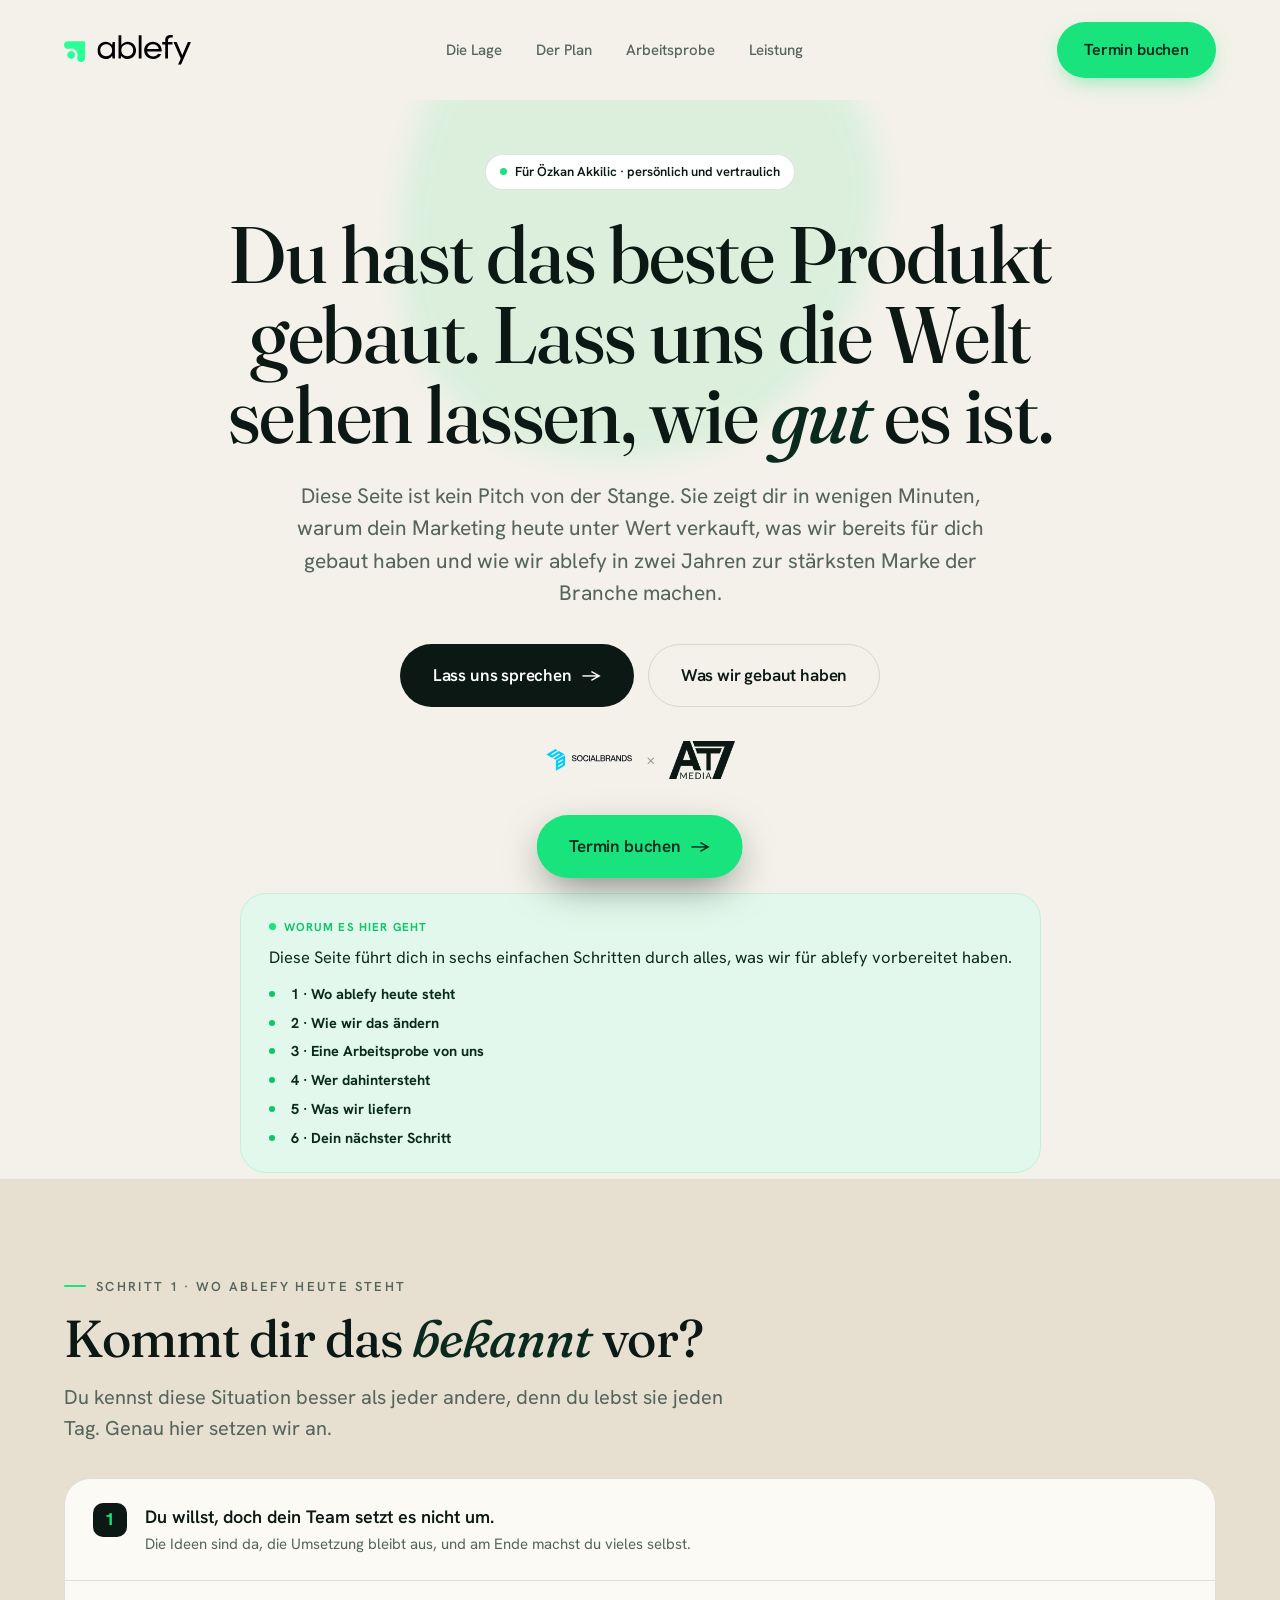
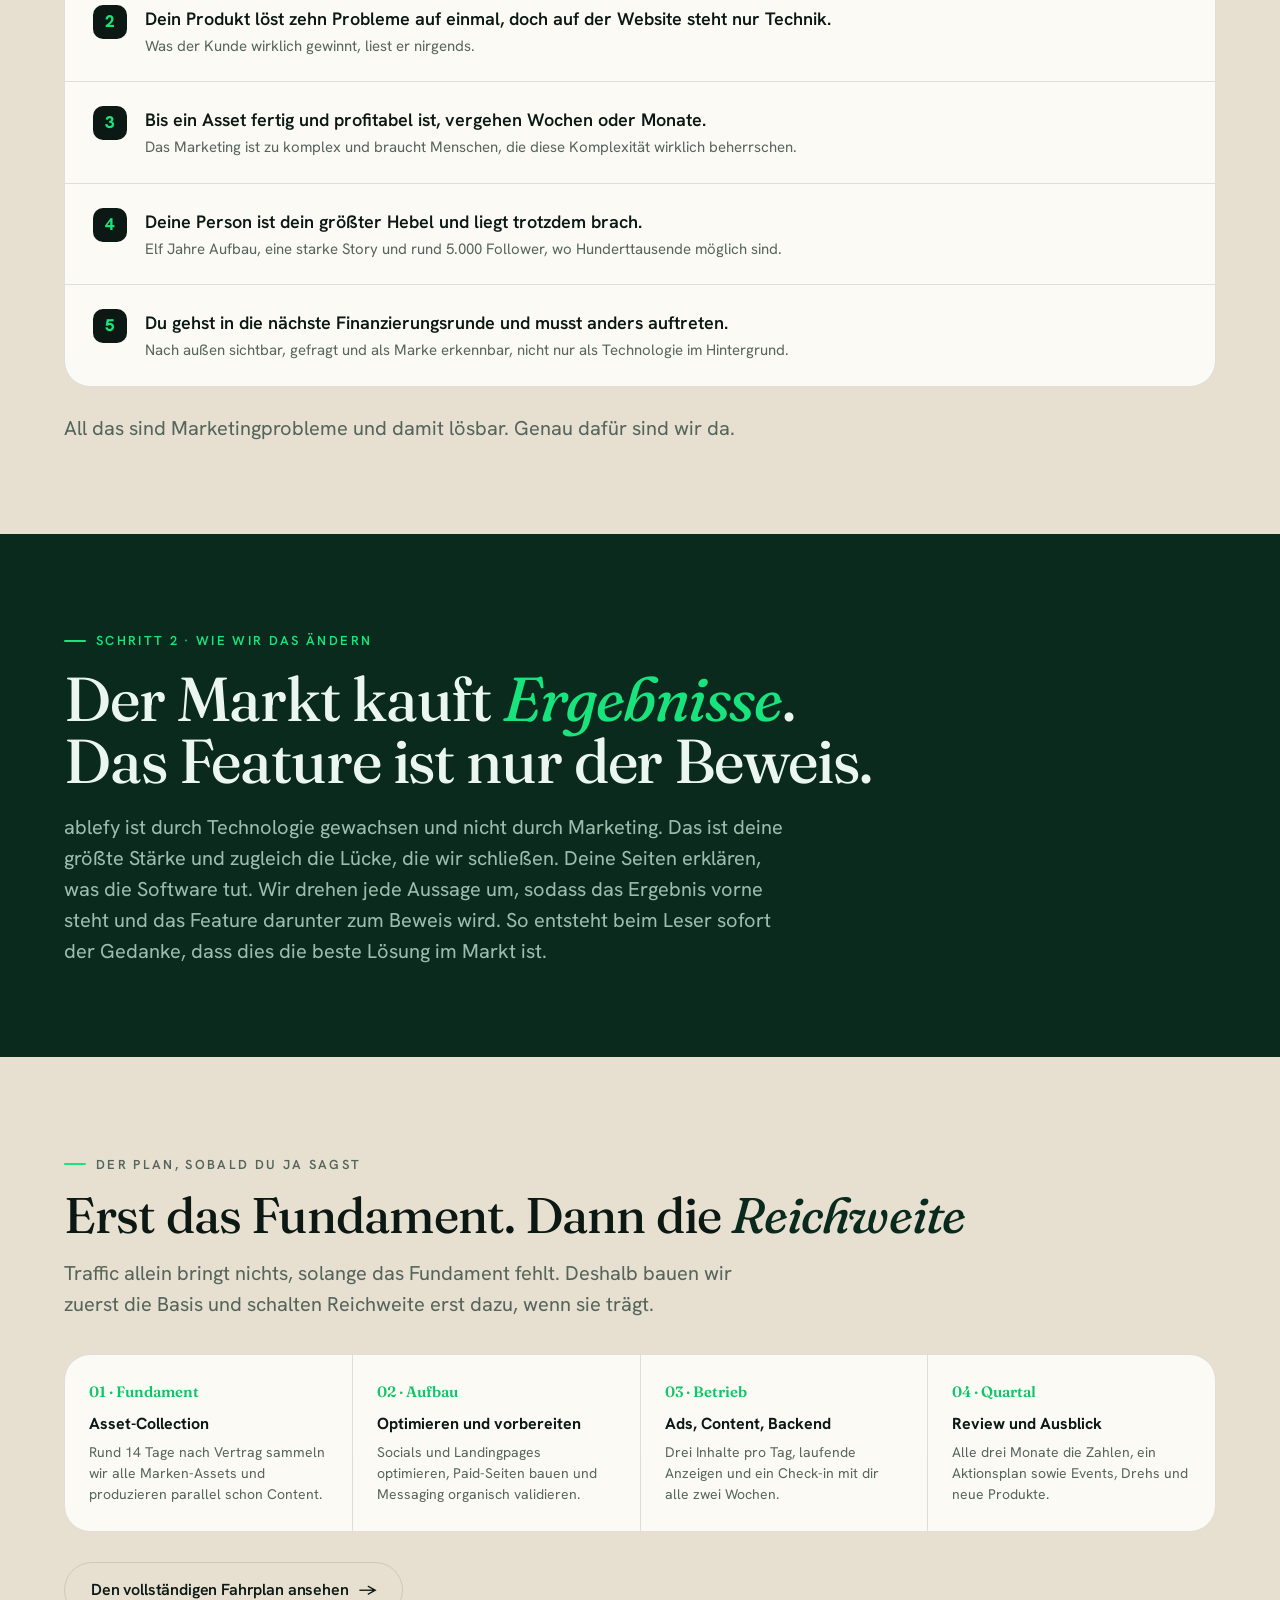
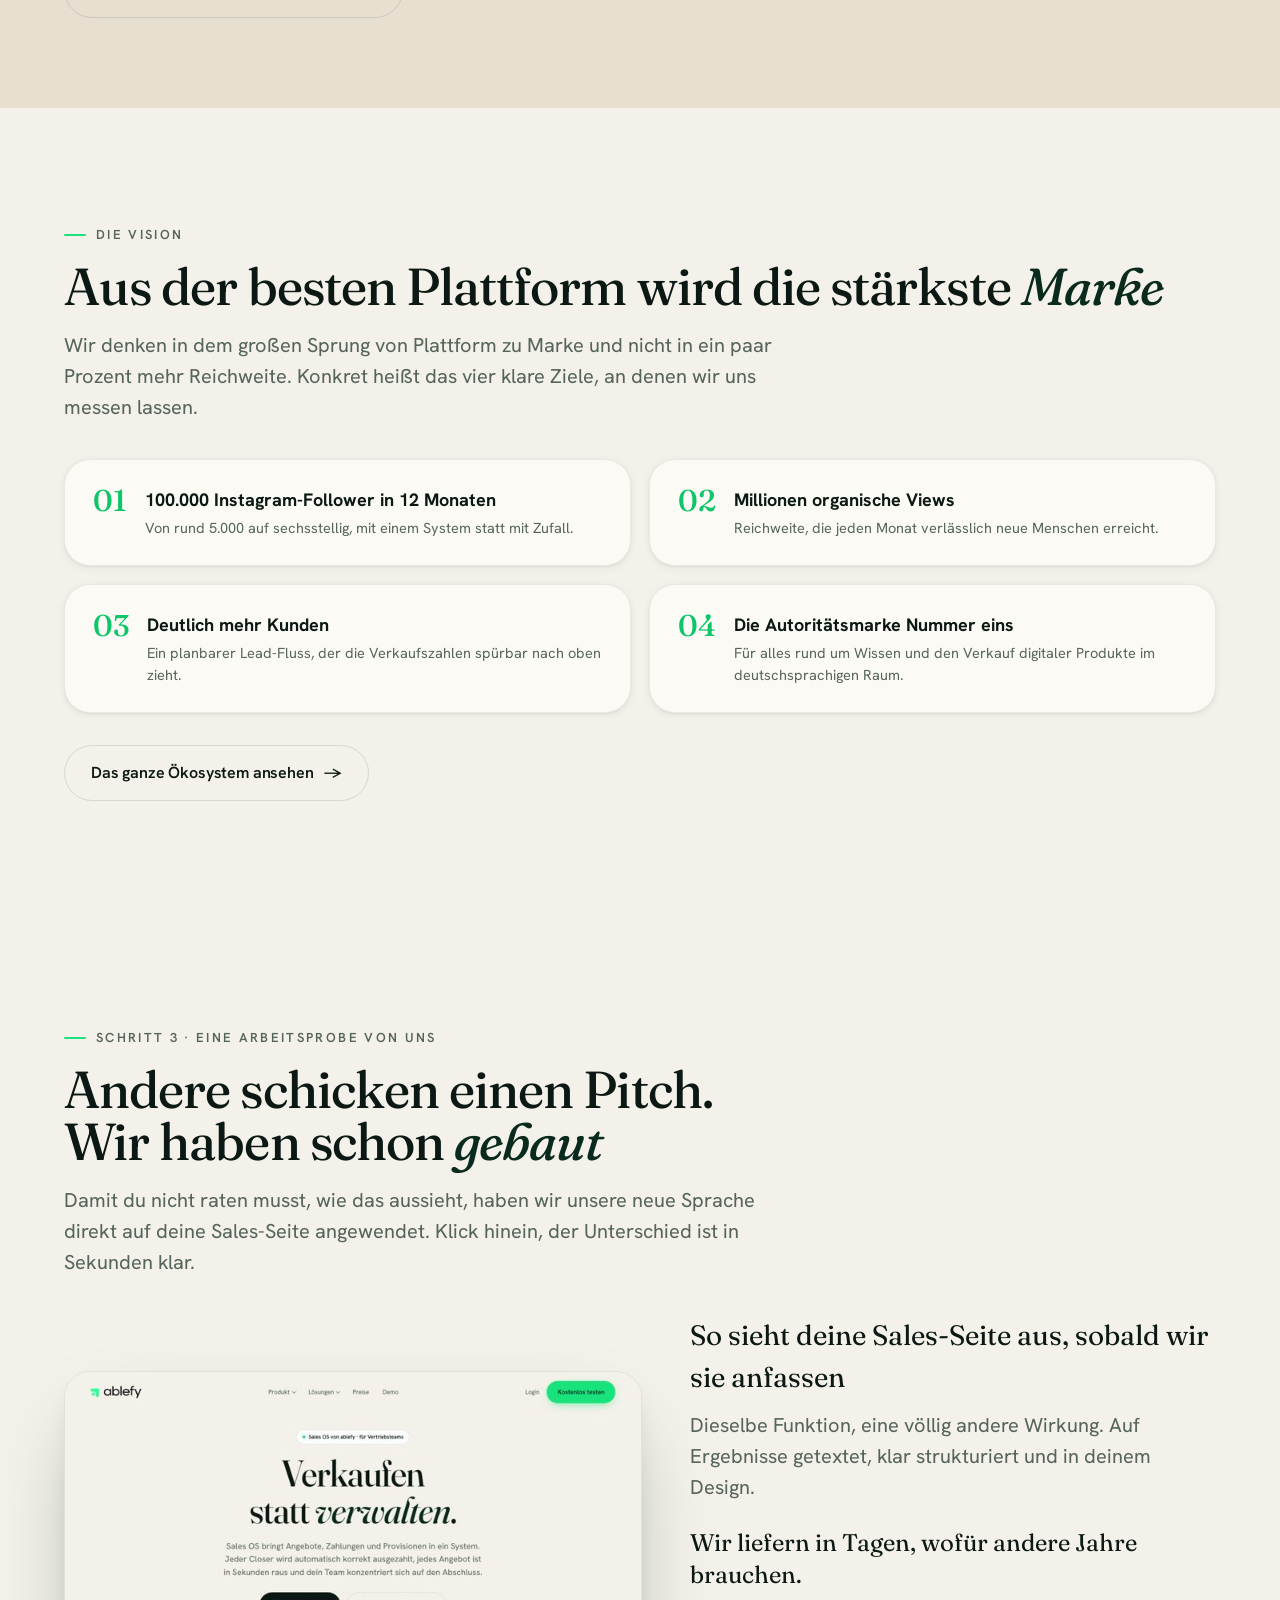
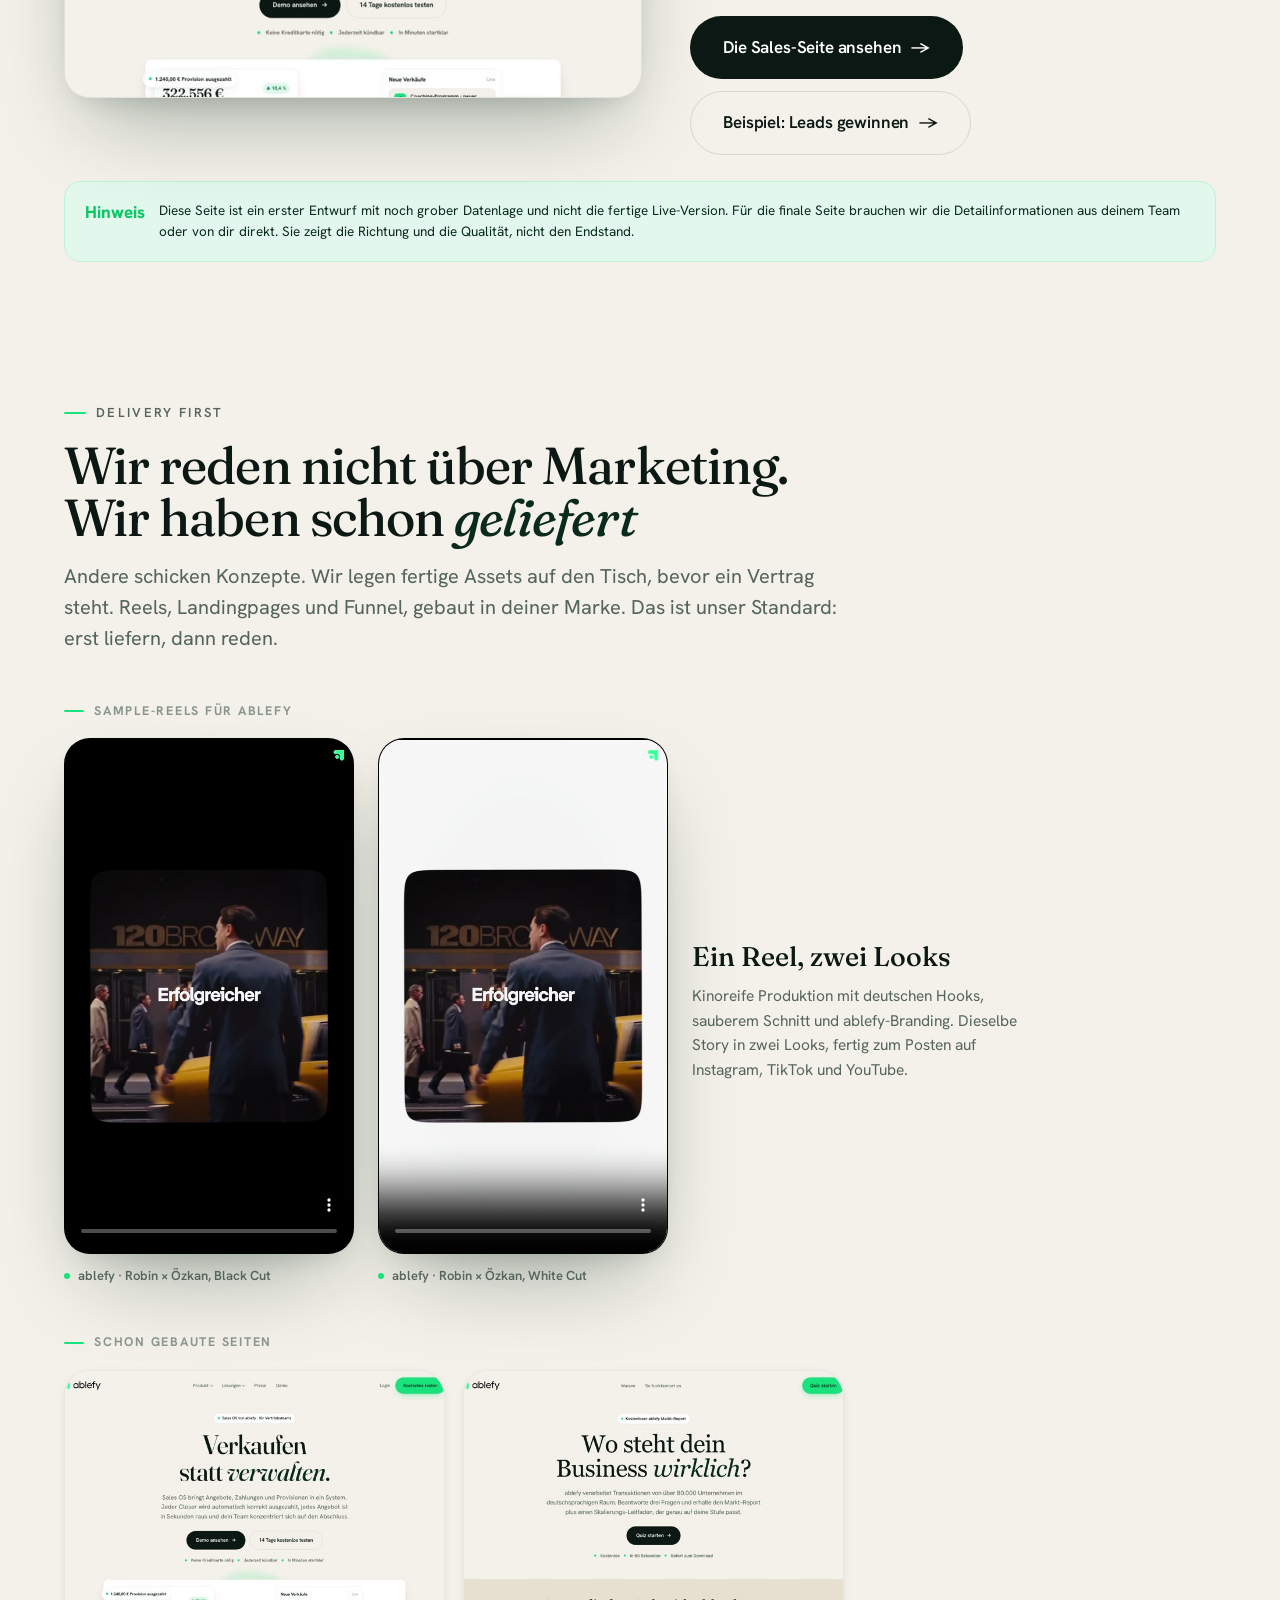
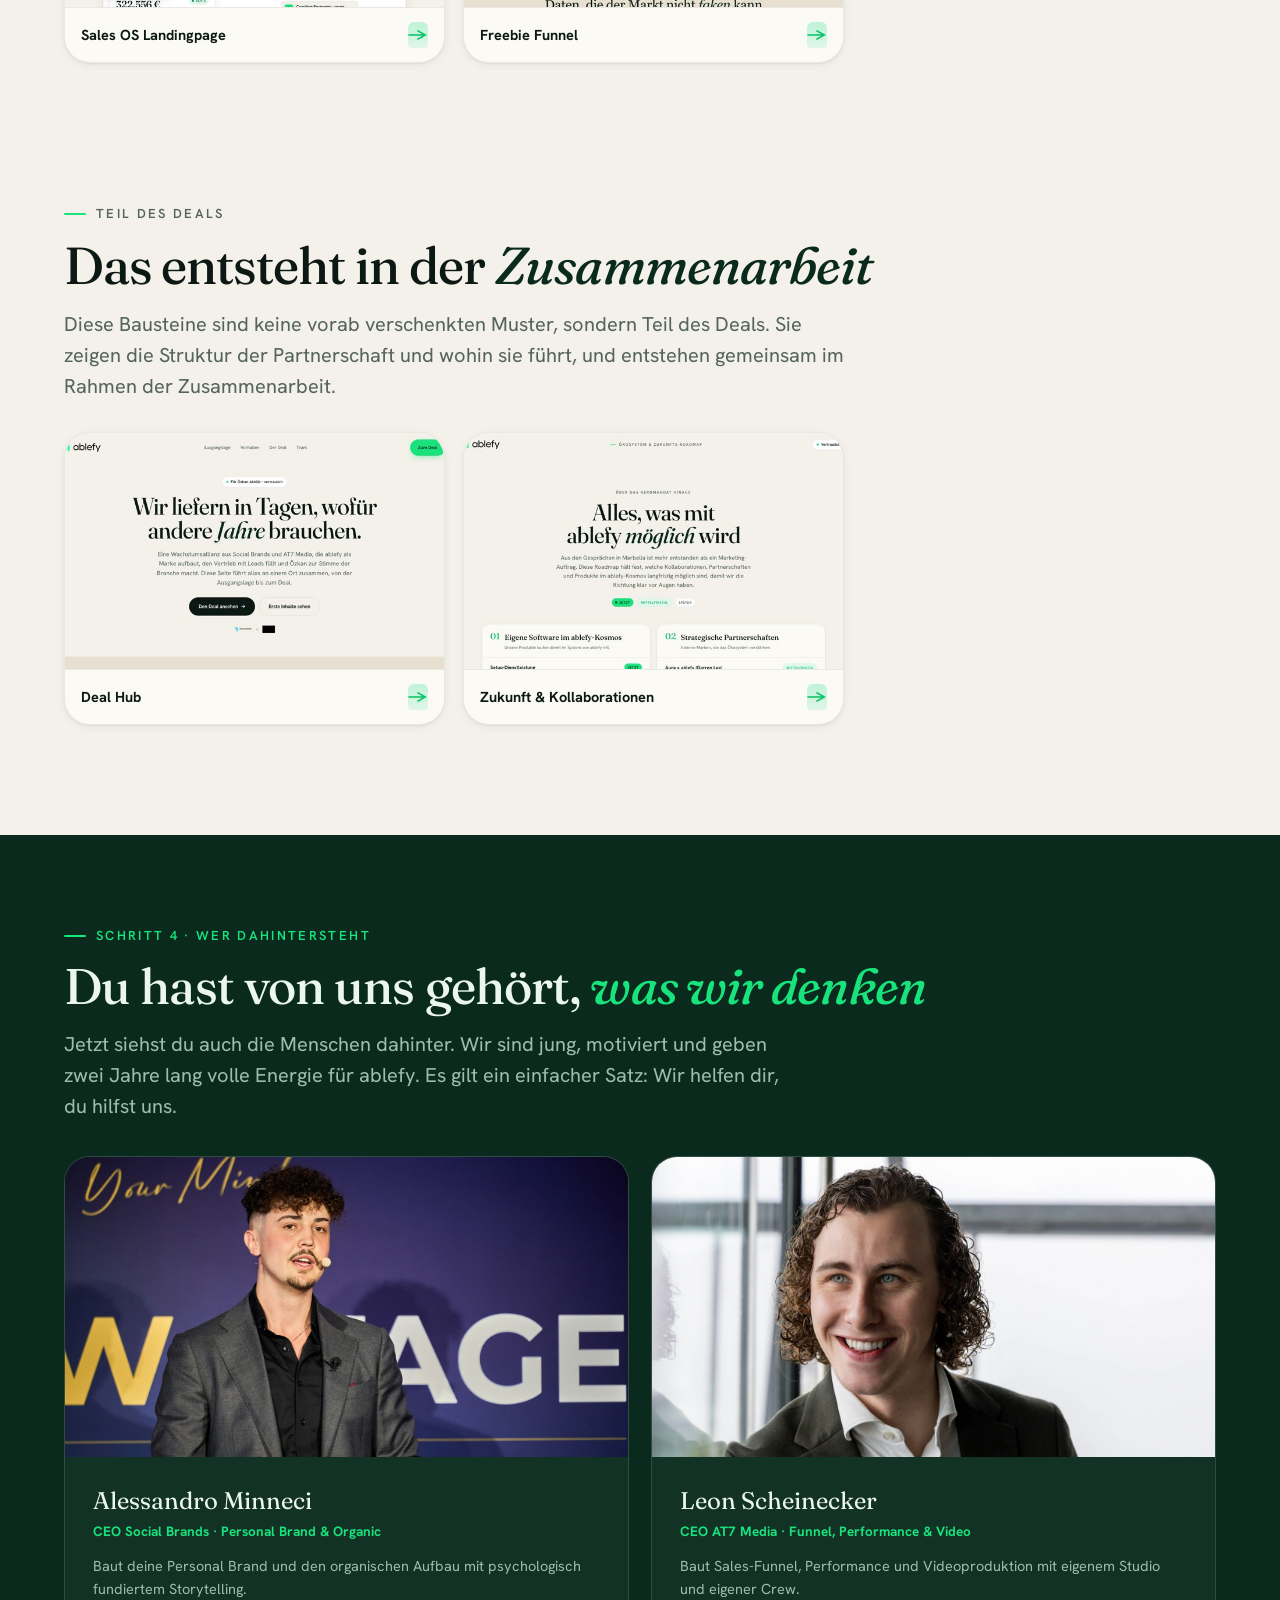
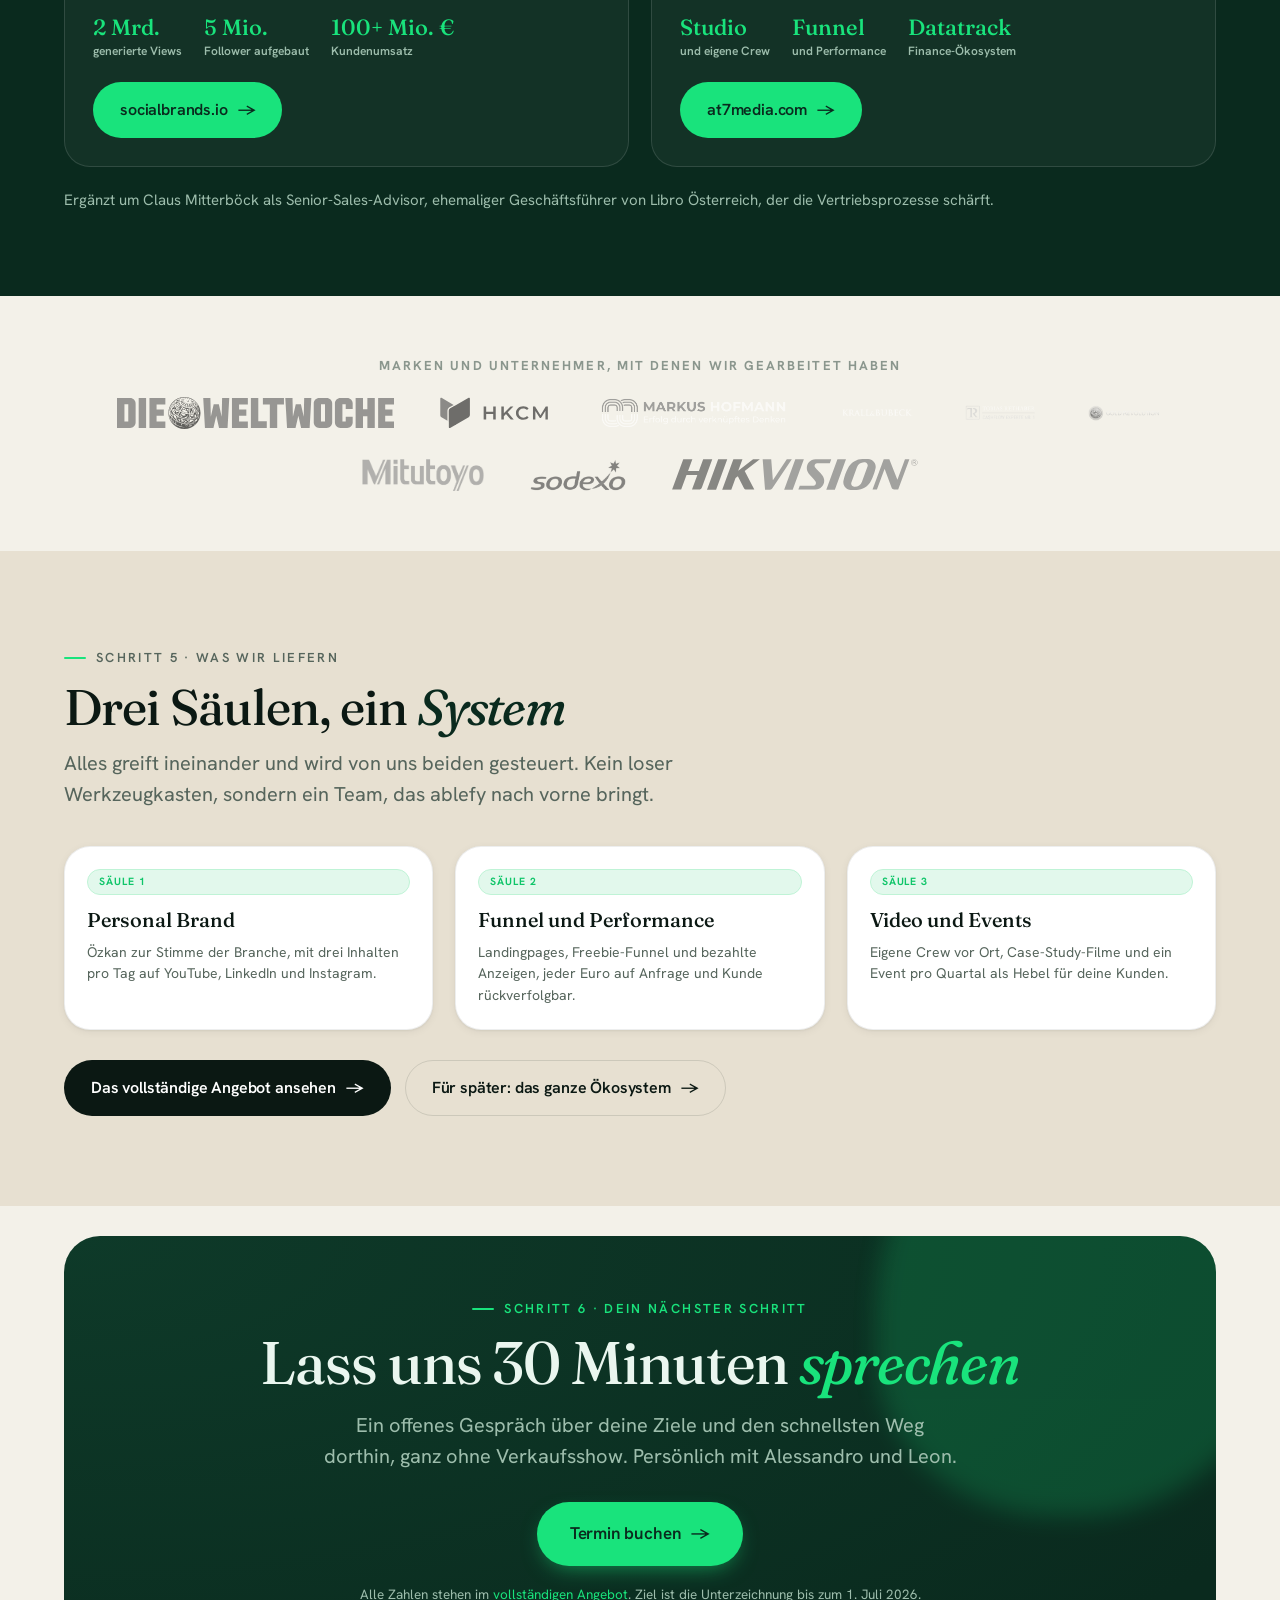
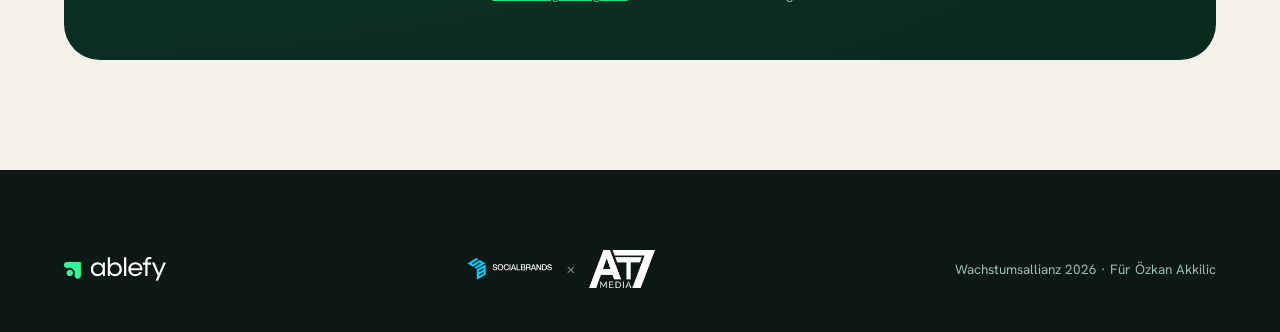
==== commit b8dcdfc8: "feat: blur commercial figures, add SB AI-production block, deal-hub reels - Blur retainer, performan" ====
--- a/index.html
+++ b/index.html
@@ -228,11 +228,6 @@
           <h3 class="serif" style="font-size:28px;margin-bottom:12px">So sieht deine Sales-Seite aus, sobald wir sie anfassen</h3>
           <p class="lede" style="max-width:46ch">Dieselbe Funktion, eine völlig andere Wirkung. Auf Ergebnisse getextet, klar strukturiert und in deinem Design.</p>
           <p style="font-family:var(--display);font-size:24px;color:var(--ink);margin-top:24px;line-height:1.3">Wir liefern in Tagen, wofür andere Jahre brauchen.</p>
-          <div style="display:flex;gap:30px;margin-top:22px">
-            <div><div class="serif" style="font-size:30px;color:var(--spring-deep)">2 Mrd.</div><div class="mini" style="font-weight:600;color:var(--muted)">generierte Views</div></div>
-            <div><div class="serif" style="font-size:30px;color:var(--spring-deep)">5 Mio.</div><div class="mini" style="font-weight:600;color:var(--muted)">Follower aufgebaut</div></div>
-            <div><div class="serif" style="font-size:30px;color:var(--spring-deep)">100+ Mio. €</div><div class="mini" style="font-weight:600;color:var(--muted)">Kundenumsatz</div></div>
-          </div>
           <div style="display:flex;gap:12px;margin-top:26px;flex-wrap:wrap">
             <a href="ablefy_sales_os_landingpage.html" target="_blank" class="btn btn-primary btn-lg">Die Sales-Seite ansehen <span class="ar">→</span></a>
             <a href="ablefy_freebie_funnel.html" target="_blank" class="btn btn-ghost btn-lg">Beispiel: Leads gewinnen <span class="ar">→</span></a>
--- a/assets/design-system/ablefy.css
+++ b/assets/design-system/ablefy.css
@@ -200,3 +200,6 @@
 .ab .orient li{ position:relative; padding-left:22px; color:var(--forest); font-size:14.5px; line-height:1.5; }
 .ab .orient li::before{ content:""; position:absolute; left:0; top:8px; width:6px; height:6px; border-radius:50%; background:var(--spring-deep); }
 .ab .orient li b{ font-weight:700; }
+
+/* blurred commercial figures — revealed in the personal follow-up meeting */
+.ab .bp{ display:inline-block; filter:blur(0.4em); -webkit-filter:blur(0.4em); user-select:none; -webkit-user-select:none; pointer-events:none; }
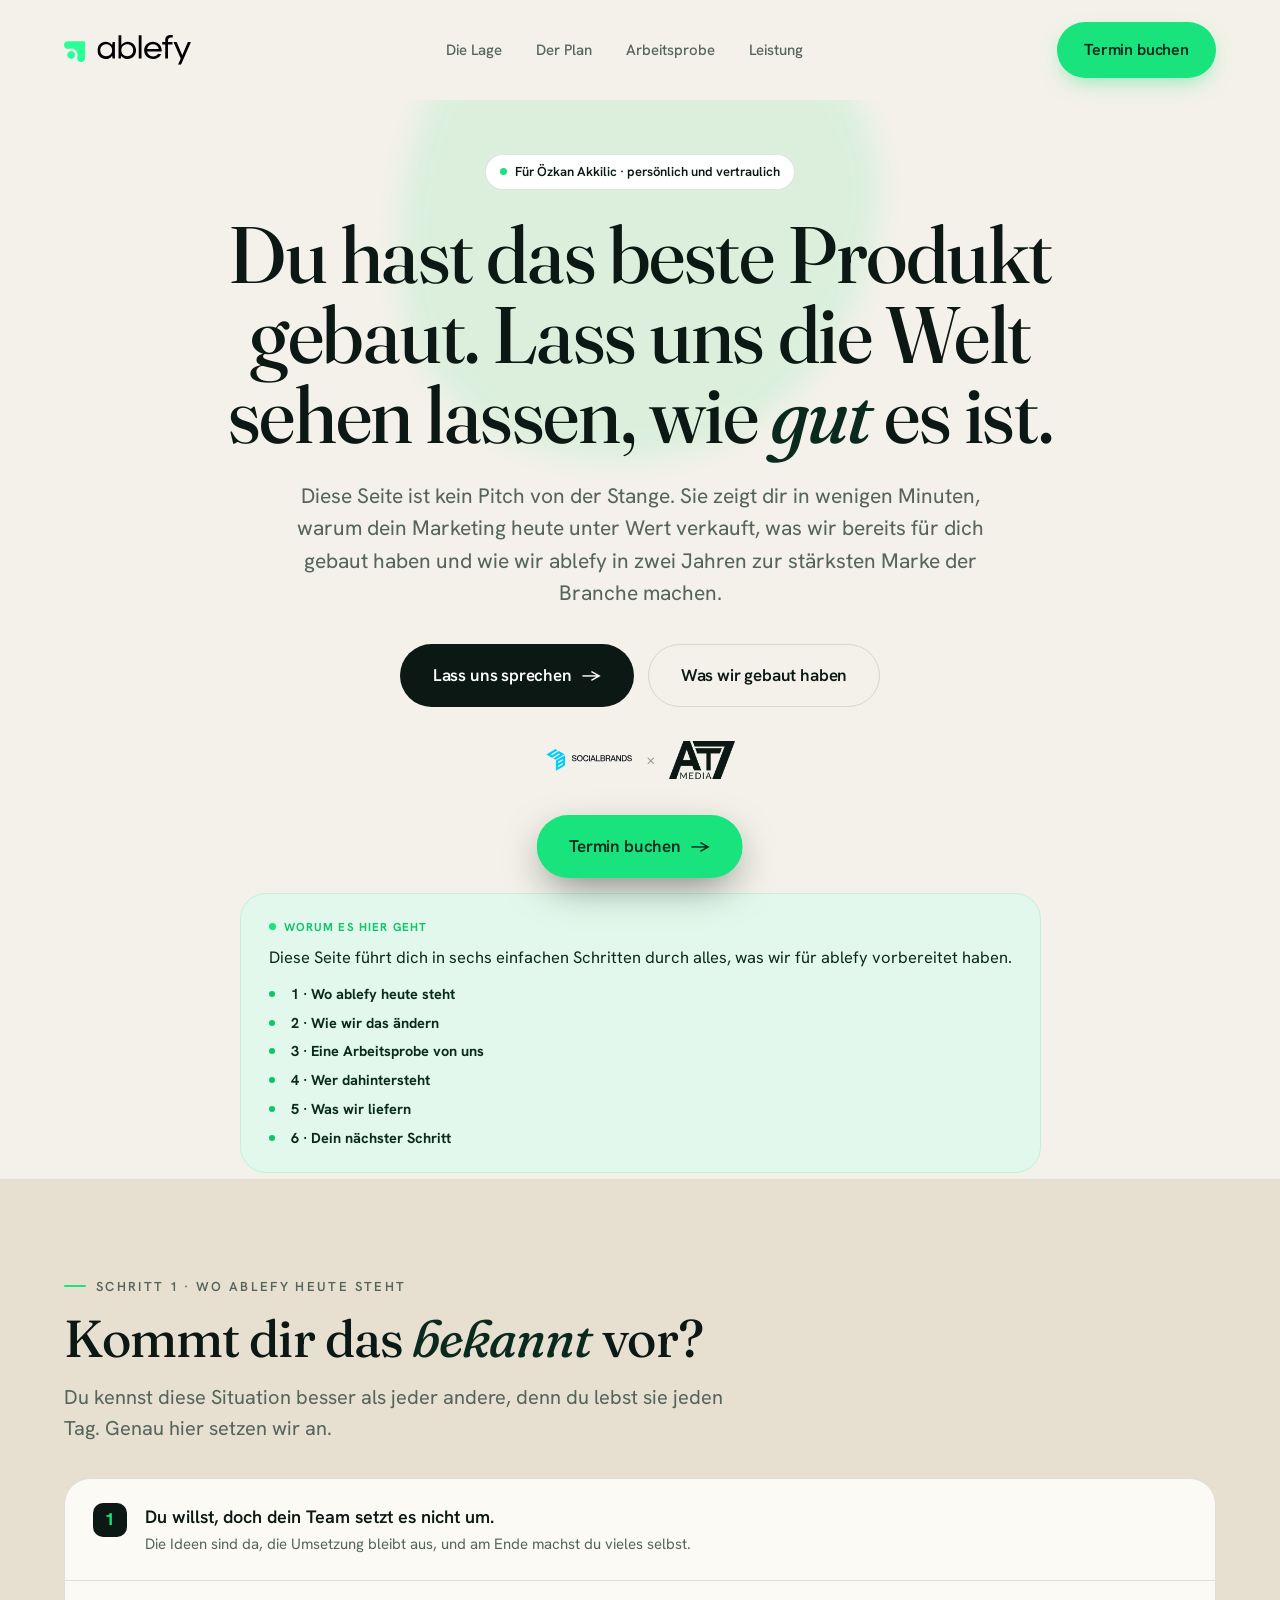
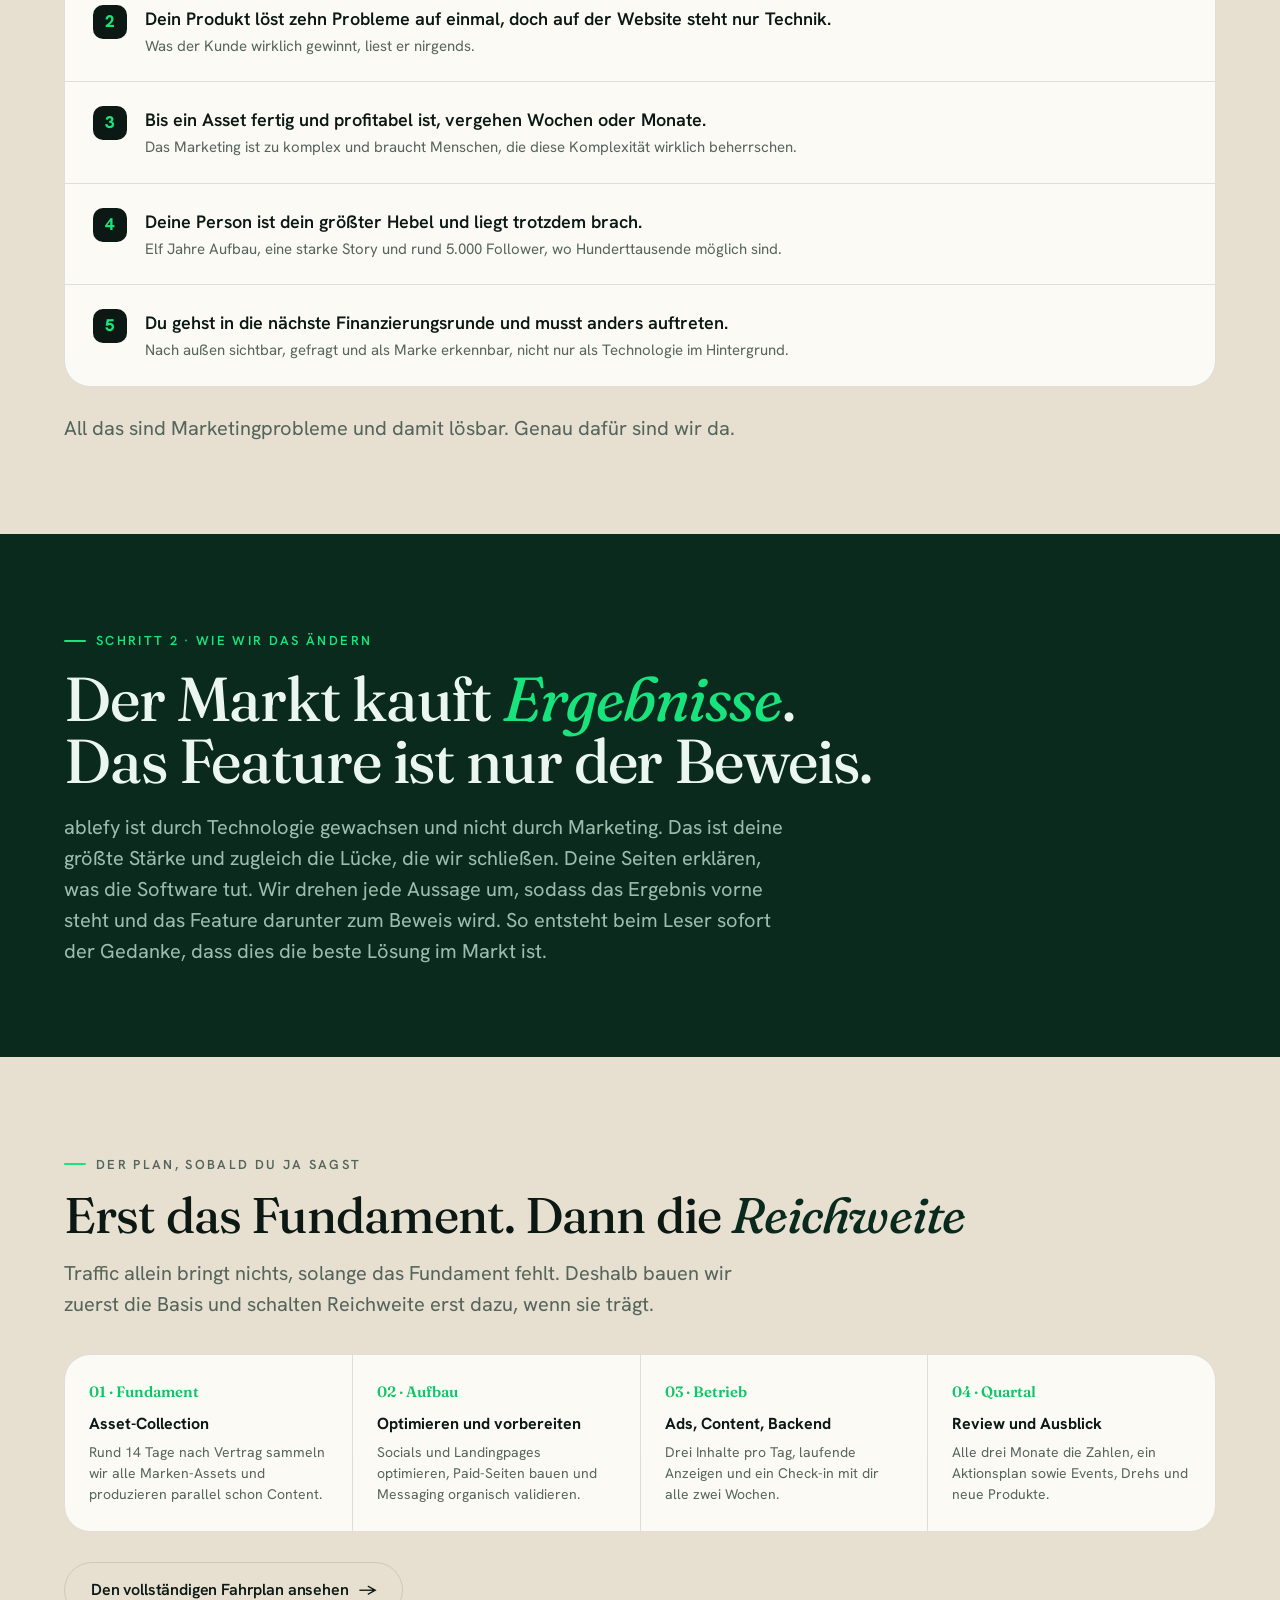
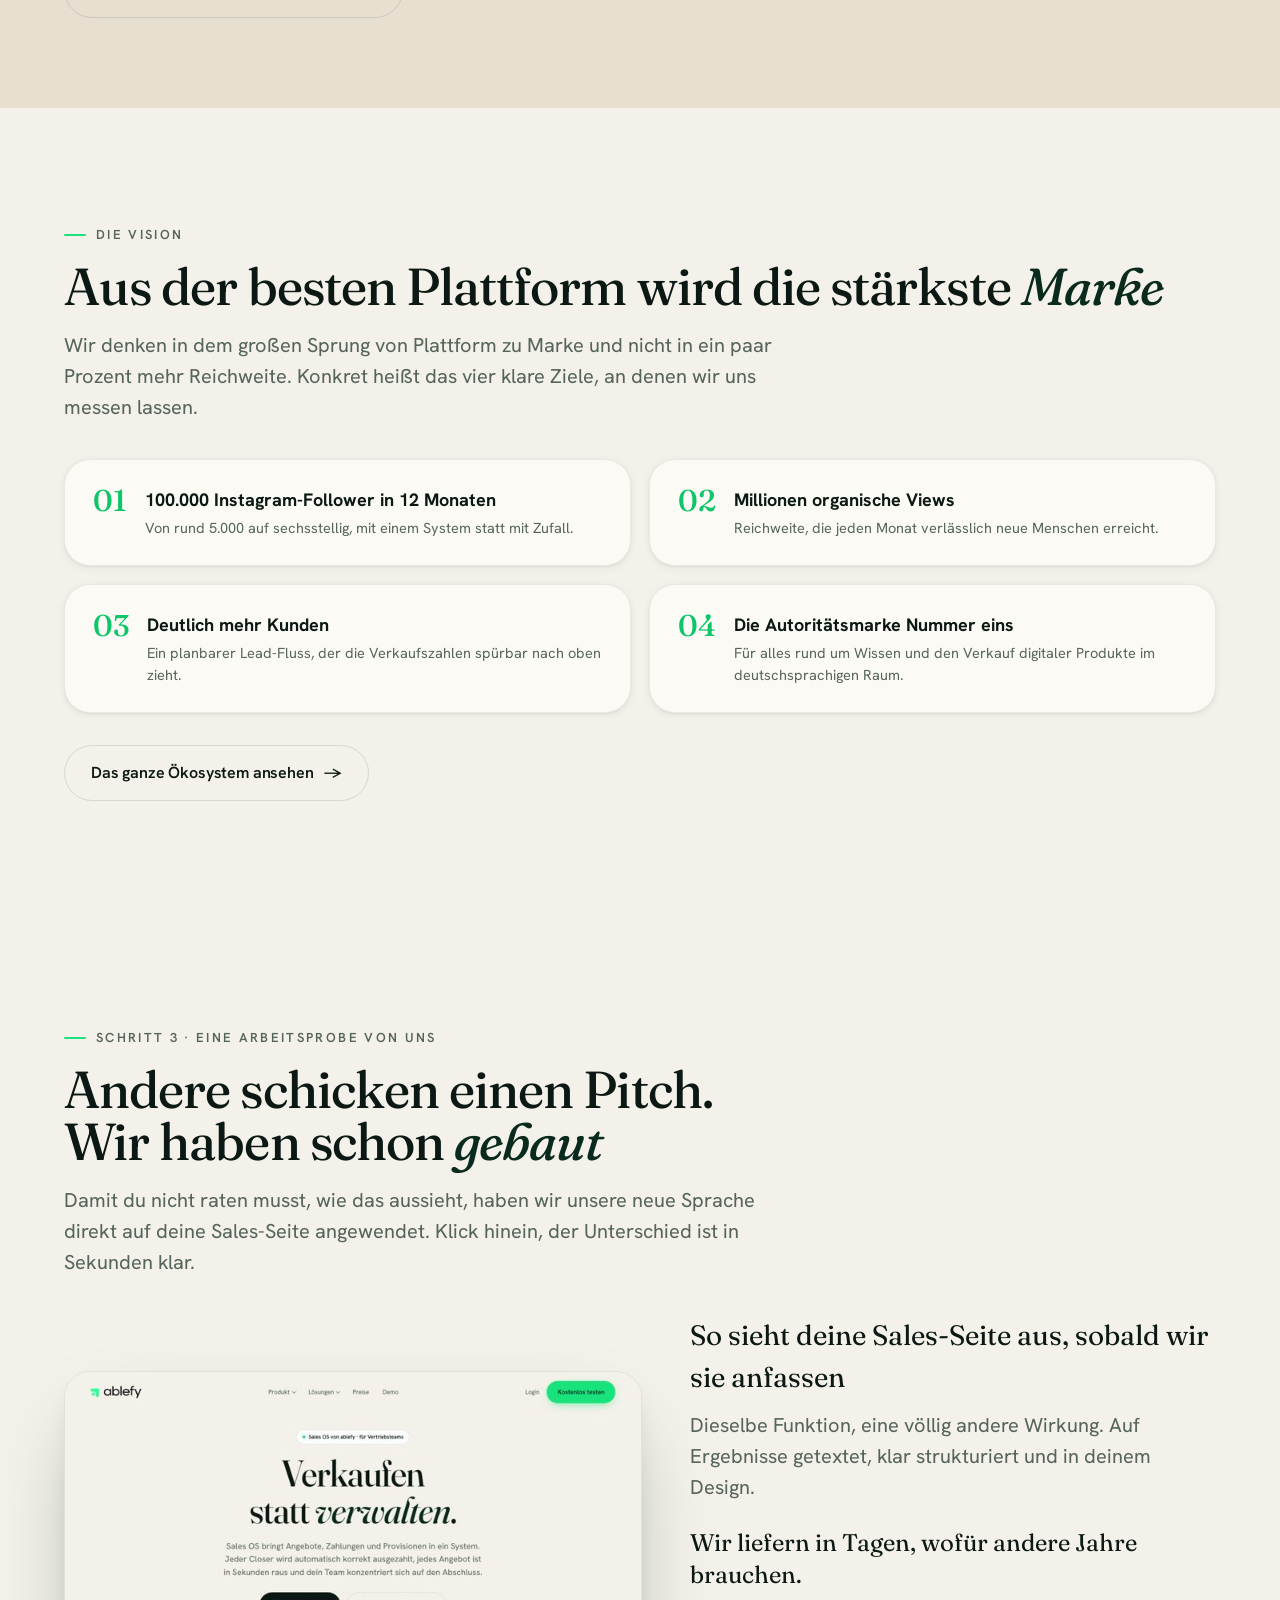
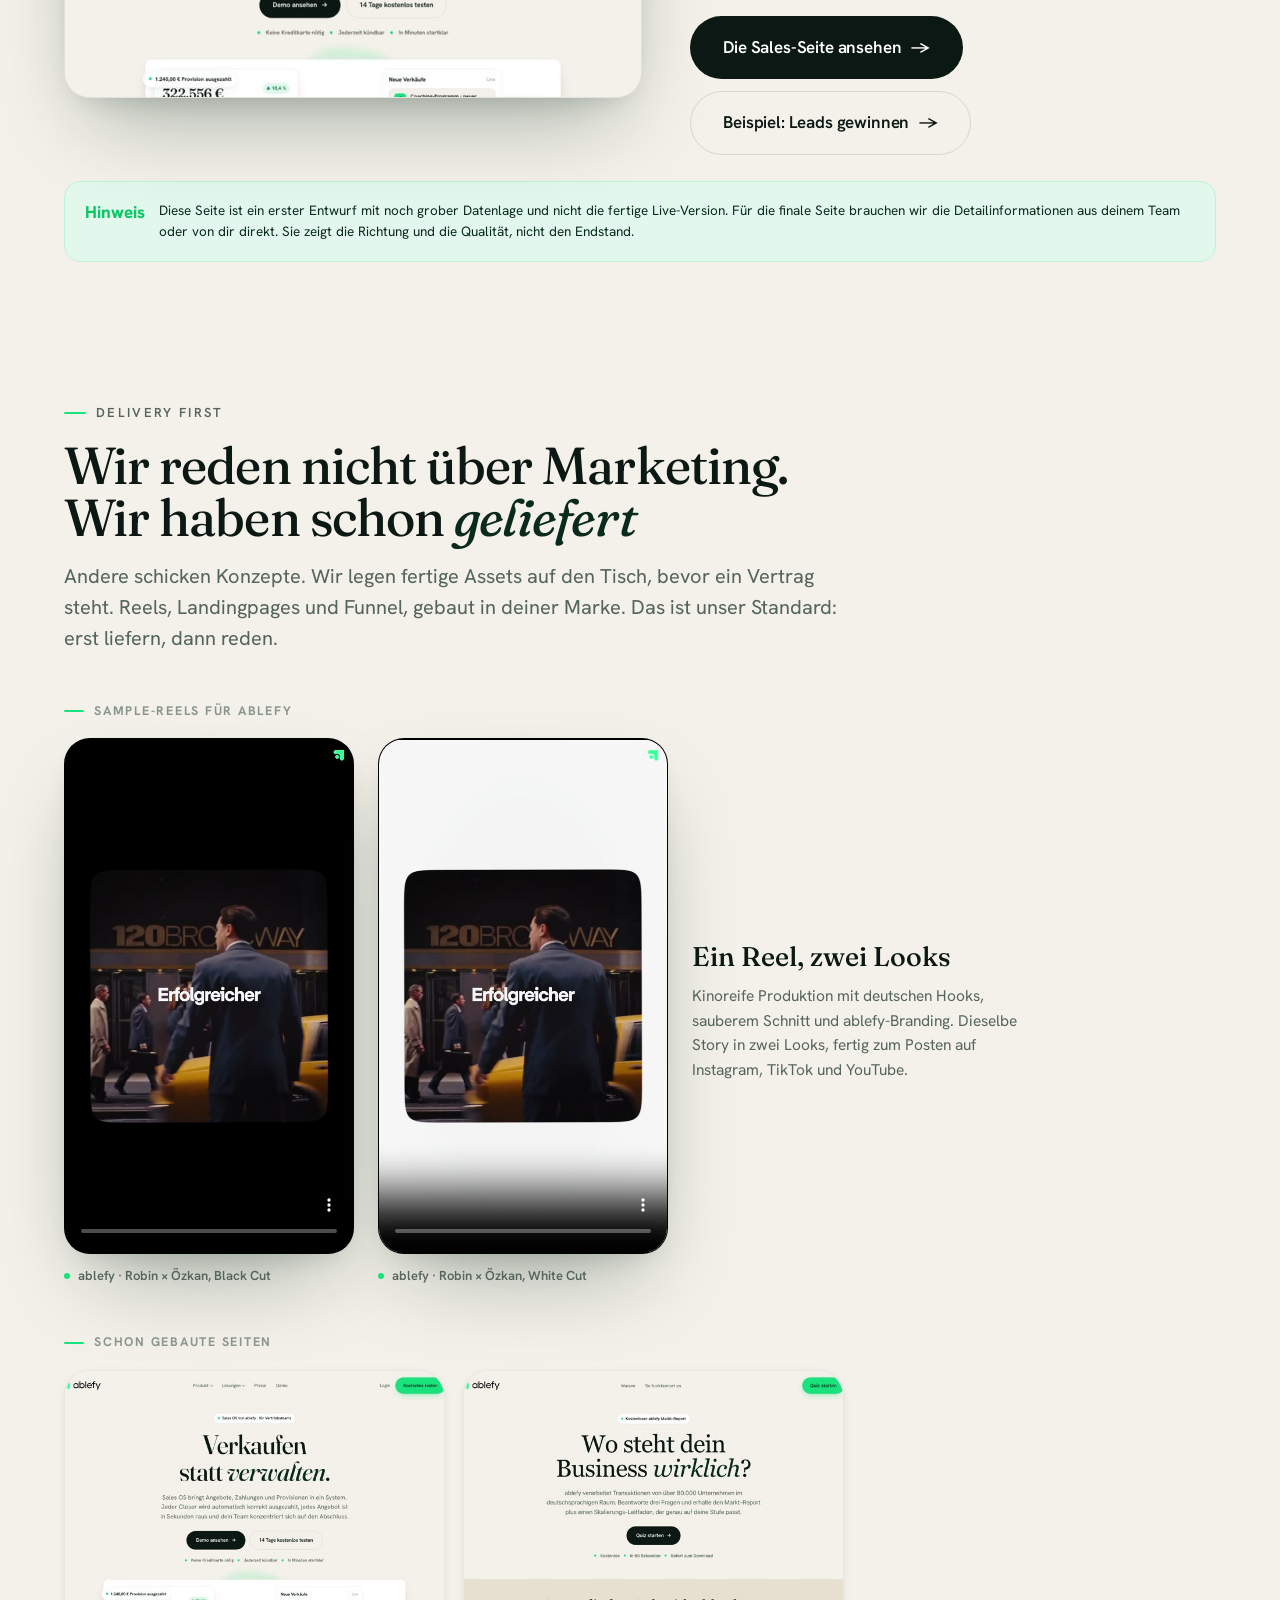
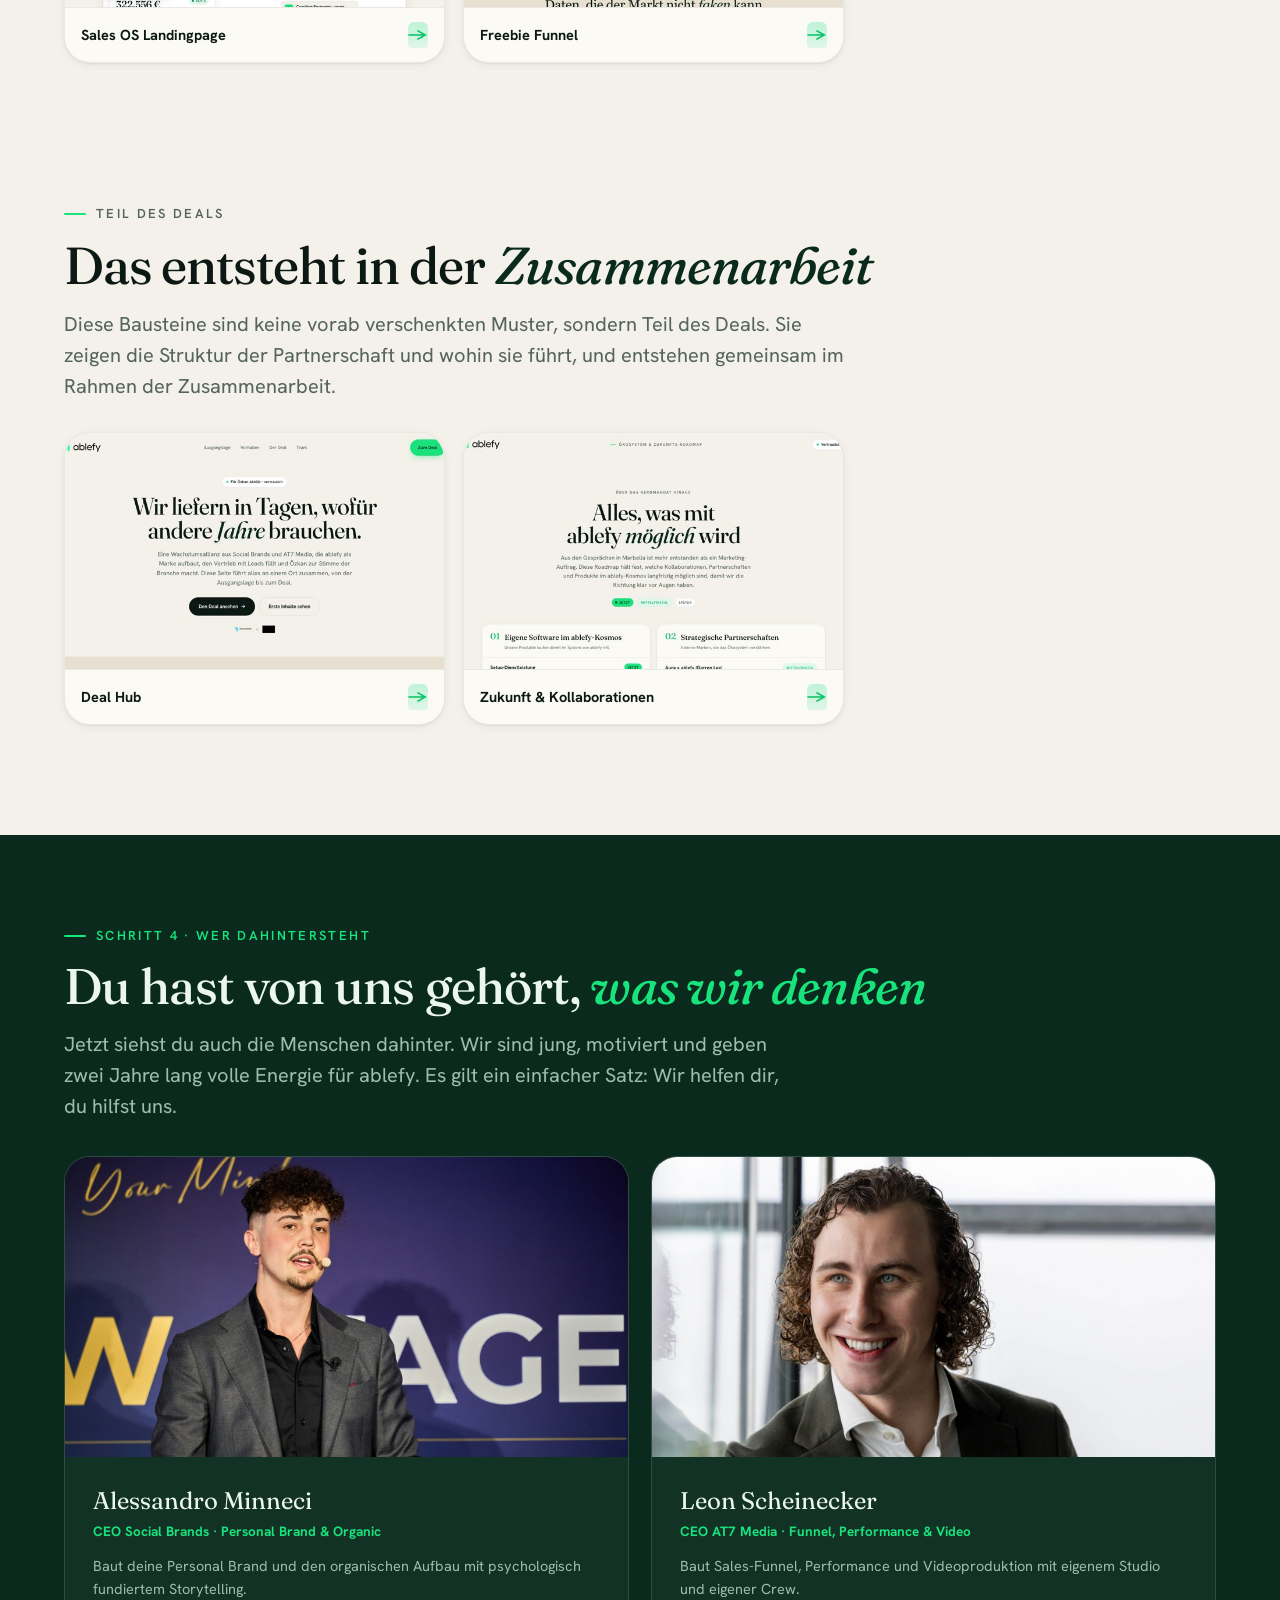
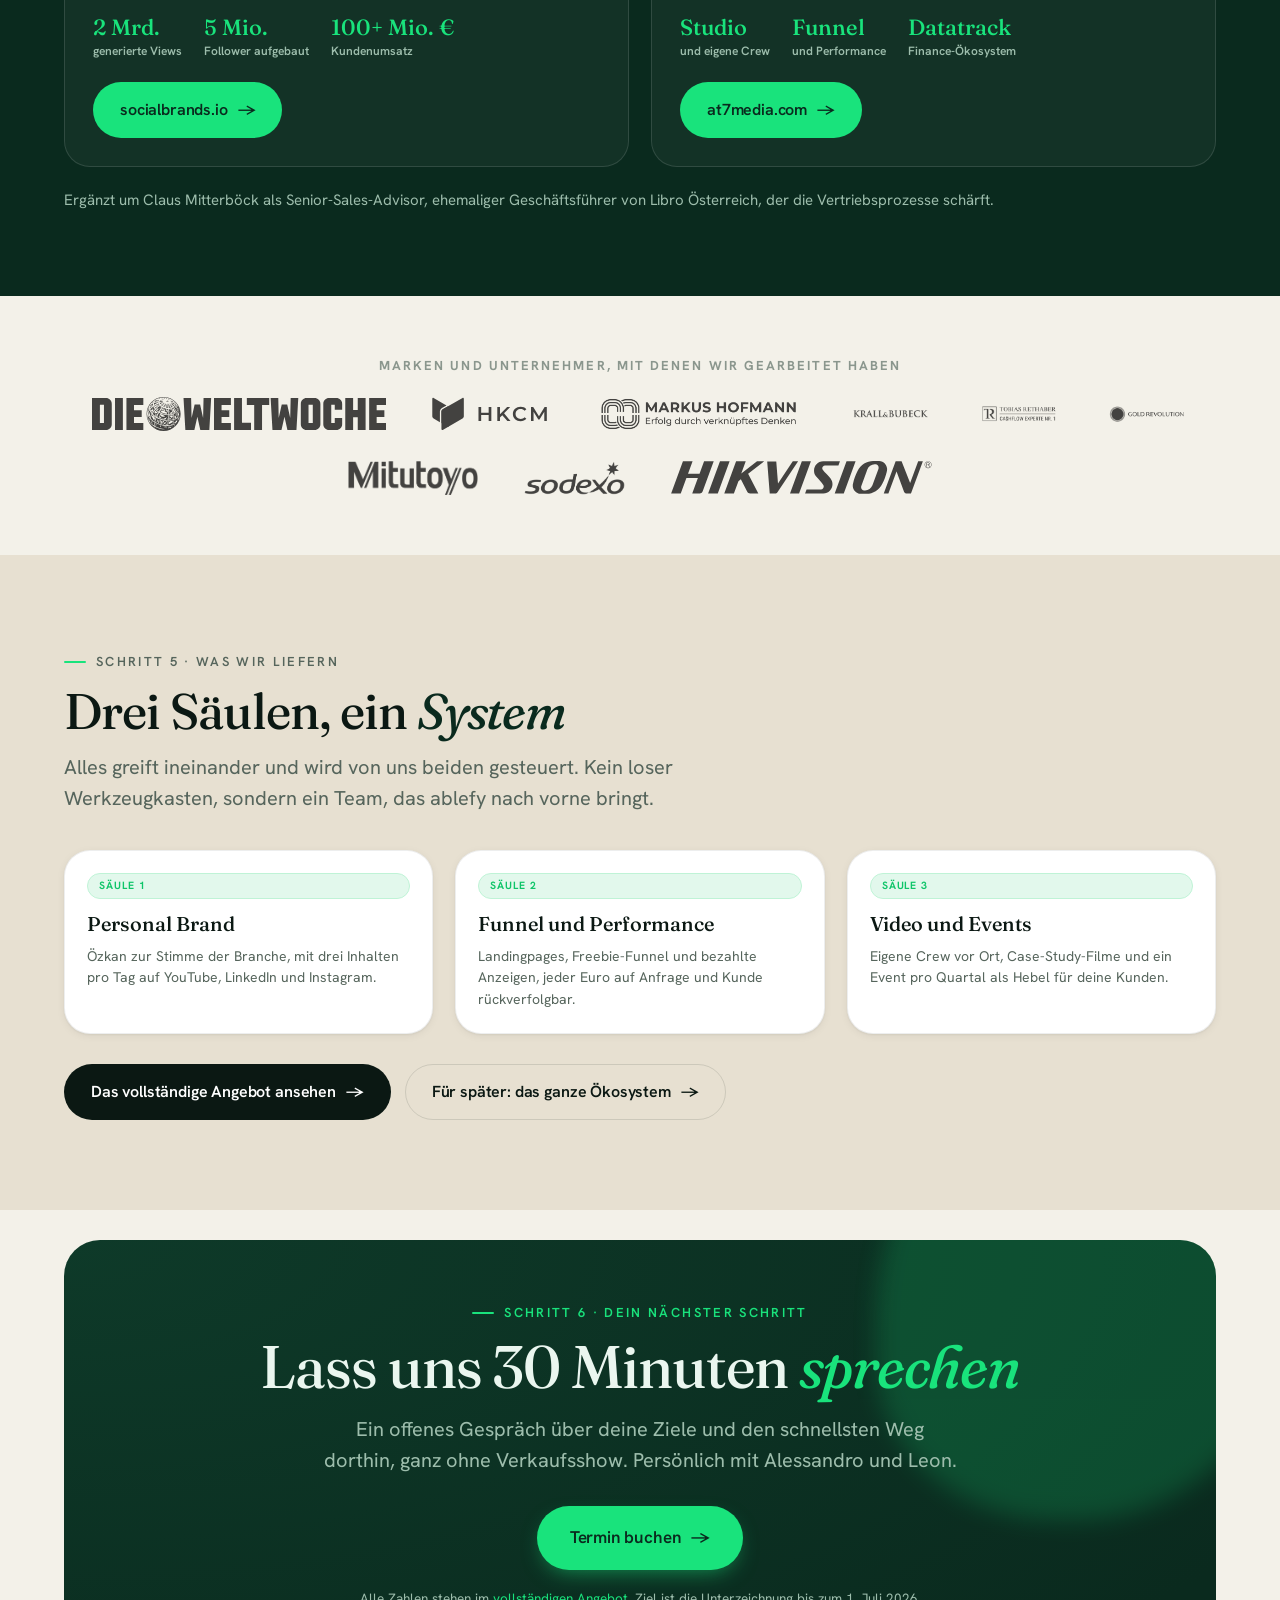
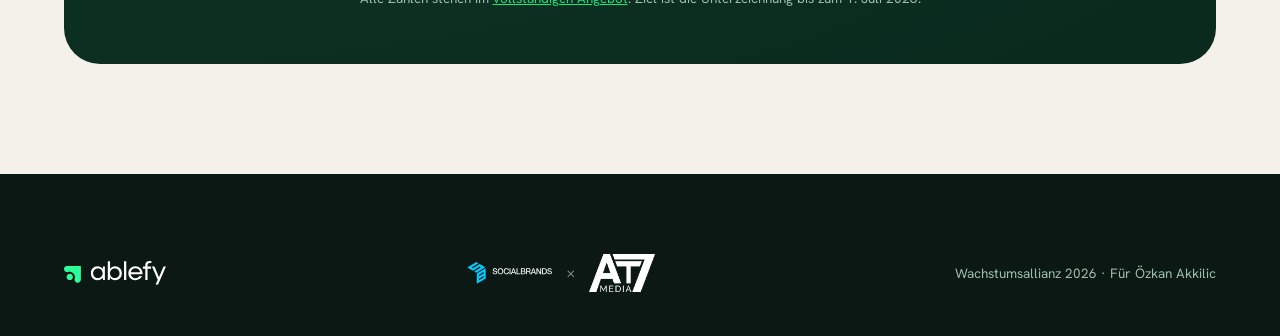
==== commit a2d99969: "fix(index): boost client-logo strip contrast Light/white logos (Krall&Bubeck, Rethaber, Hofmann, Gol" ====
--- a/index.html
+++ b/index.html
@@ -69,7 +69,7 @@
   .ab .fcard .fr .l{ font-size:12px; color:var(--on-forest-mut); font-weight:600; margin-top:4px; }
   /* logo strip */
   .ab .logostrip{ display:flex; flex-wrap:wrap; align-items:center; gap:30px 46px; margin-top:22px; }
-  .ab .logostrip img{ height:32px; width:auto; opacity:.6; filter:grayscale(1); transition:opacity .15s; }
+  .ab .logostrip img{ height:34px; width:auto; opacity:.72; filter:brightness(0); transition:opacity .15s; }
   .ab .logostrip img:hover{ opacity:1; }
   /* vision goals */
   .ab .vgoals{ display:grid; grid-template-columns:1fr 1fr; gap:18px; margin-top:36px; }
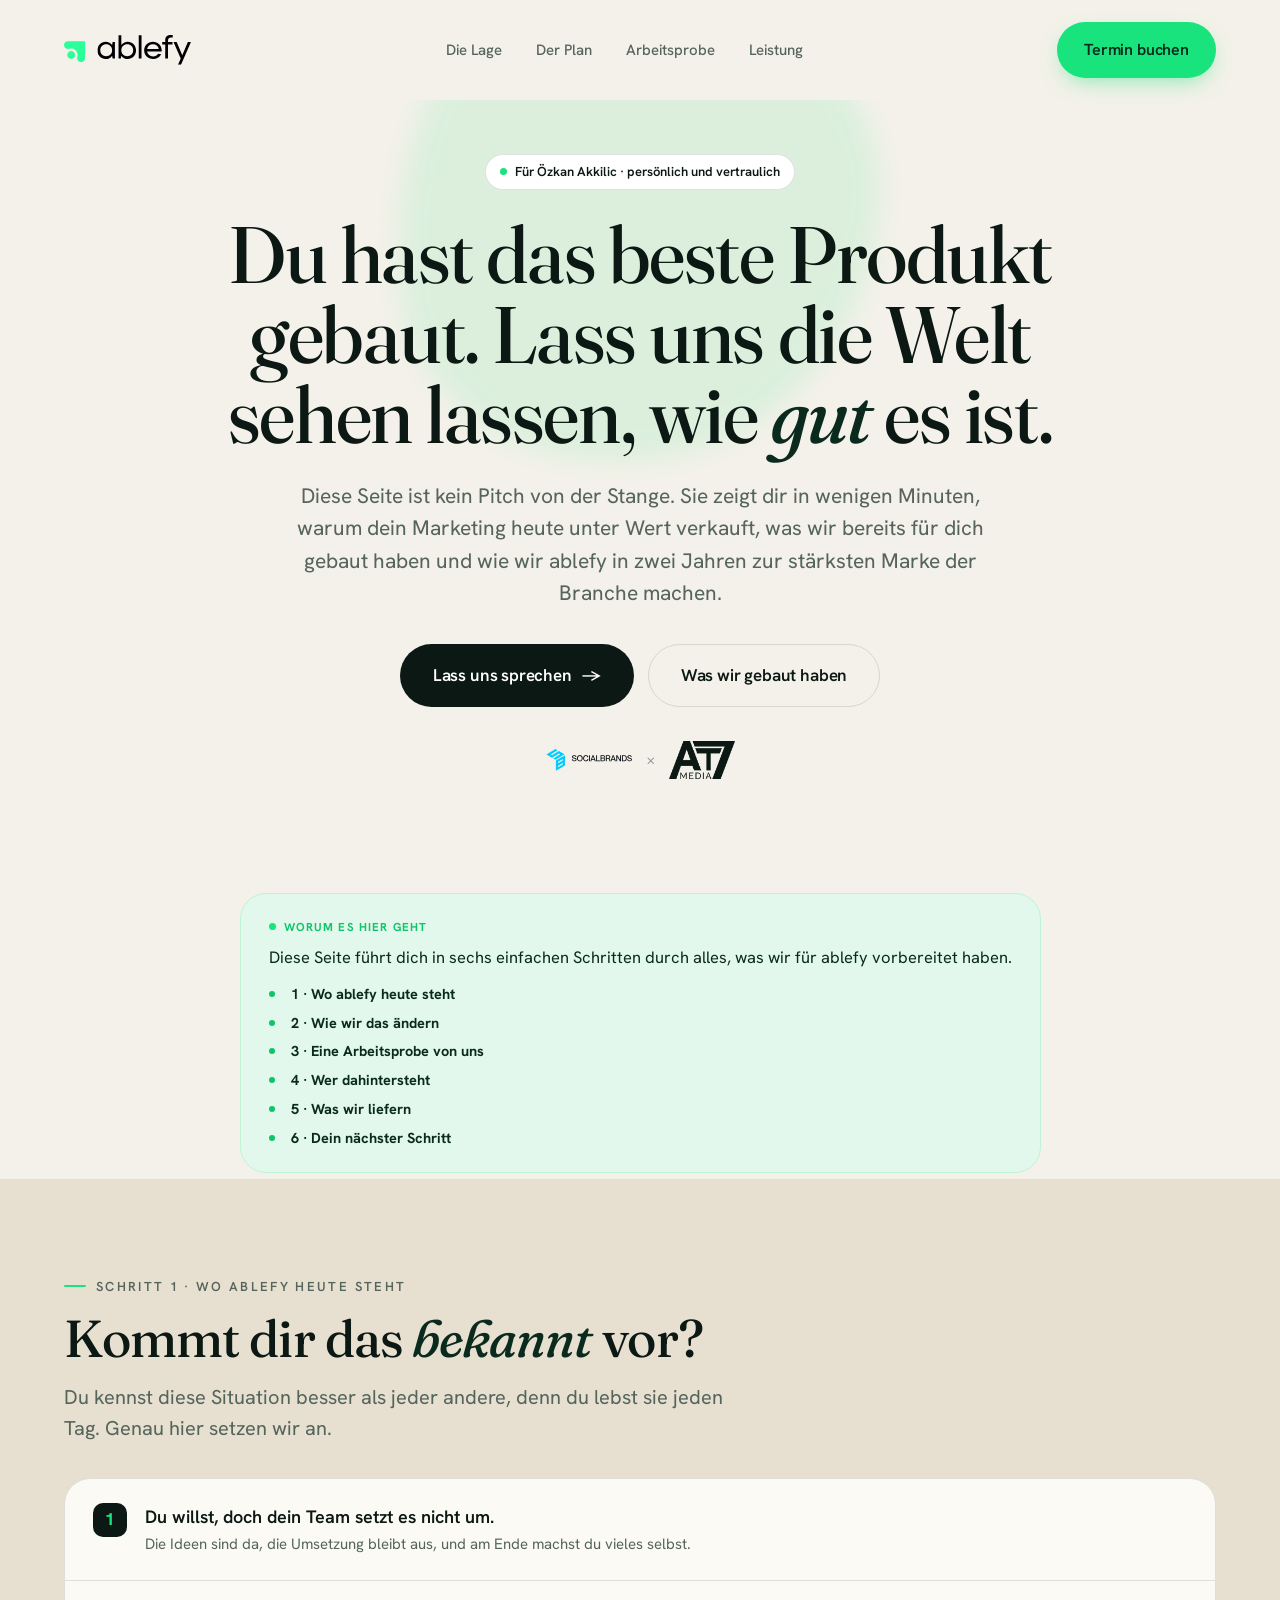
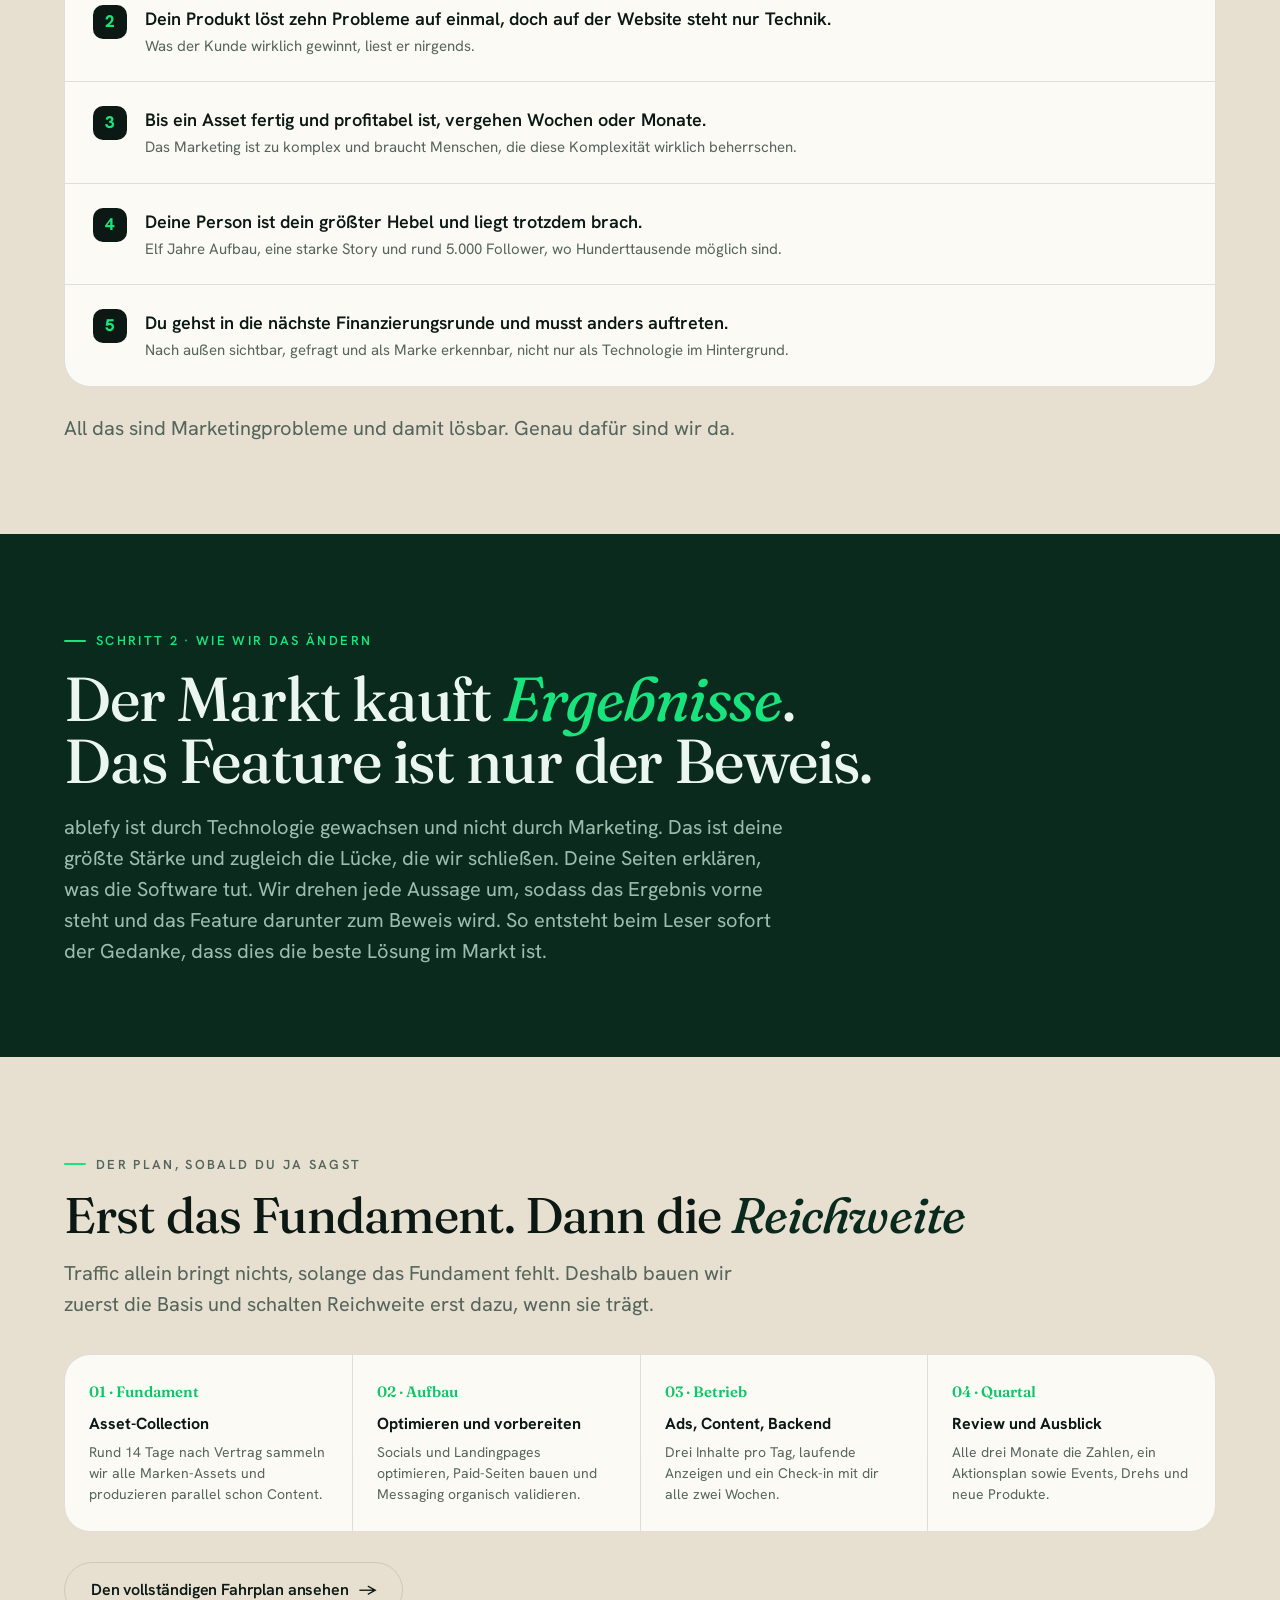
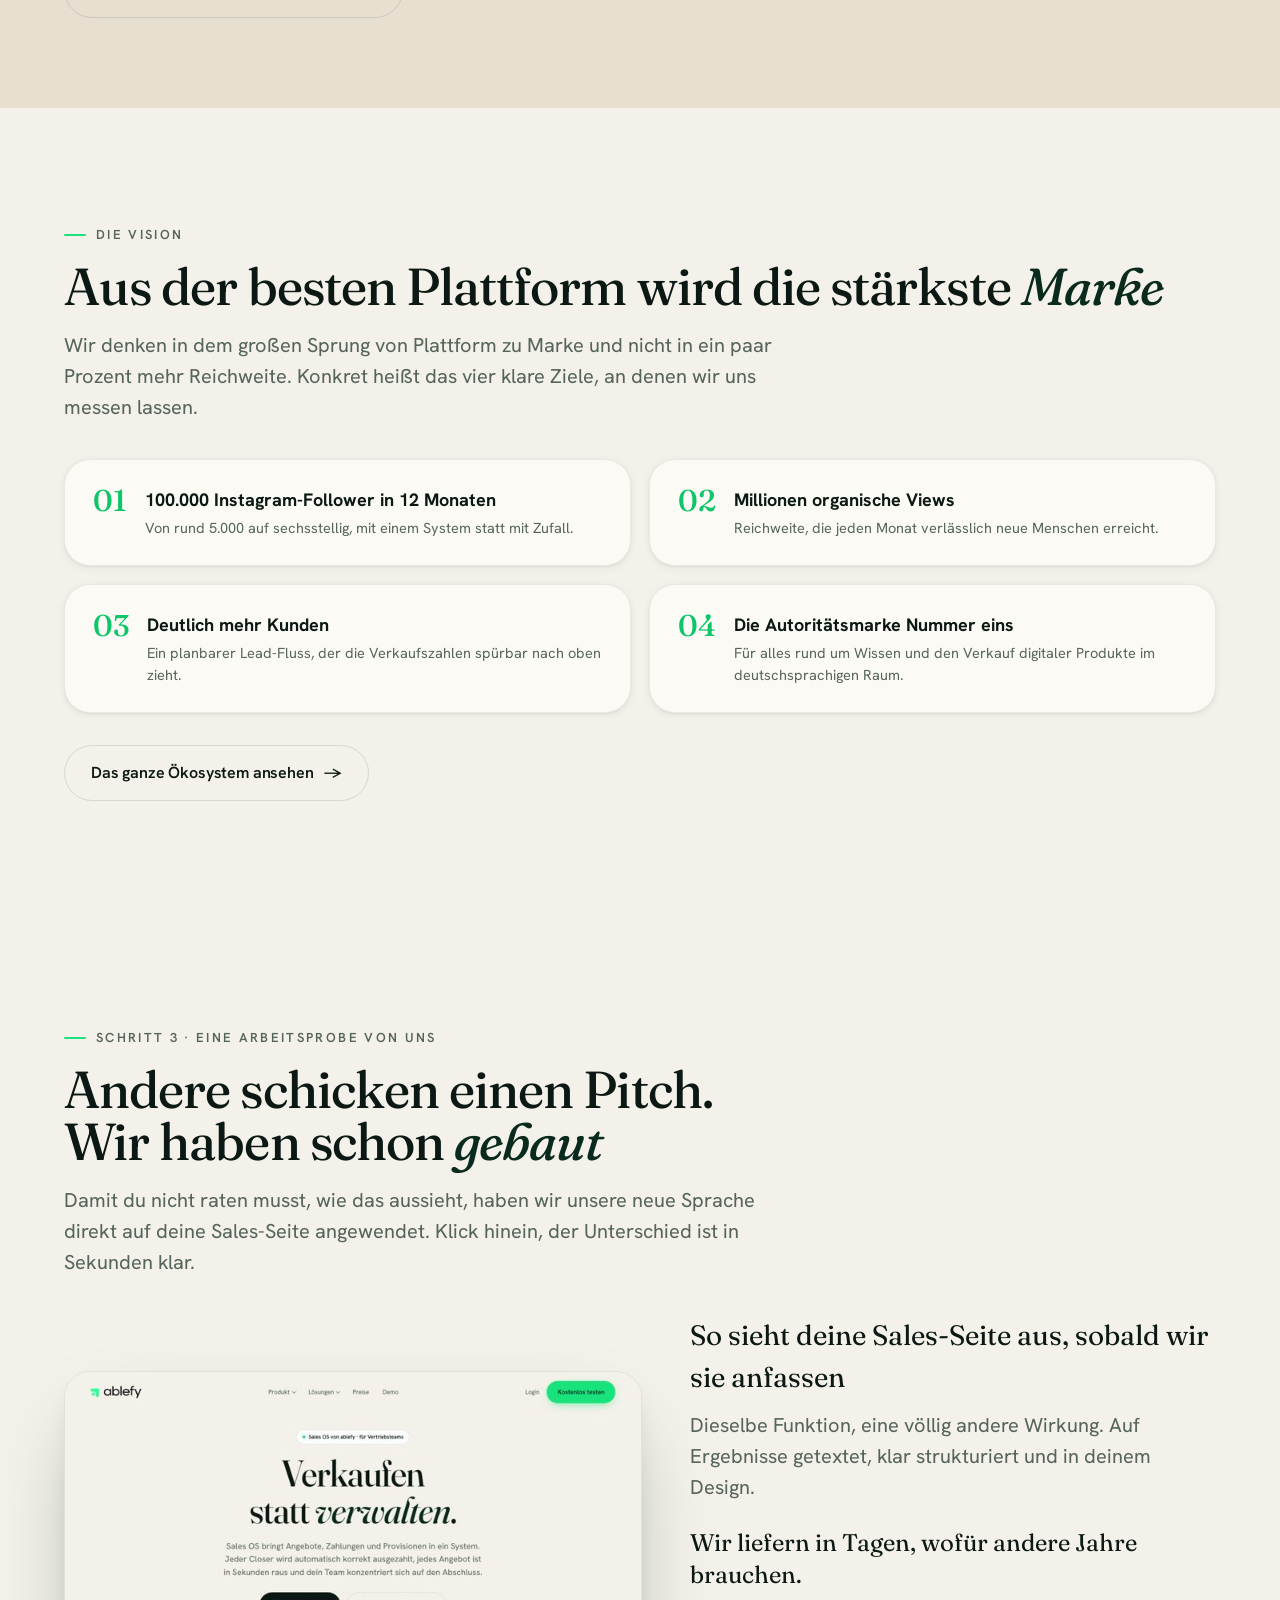
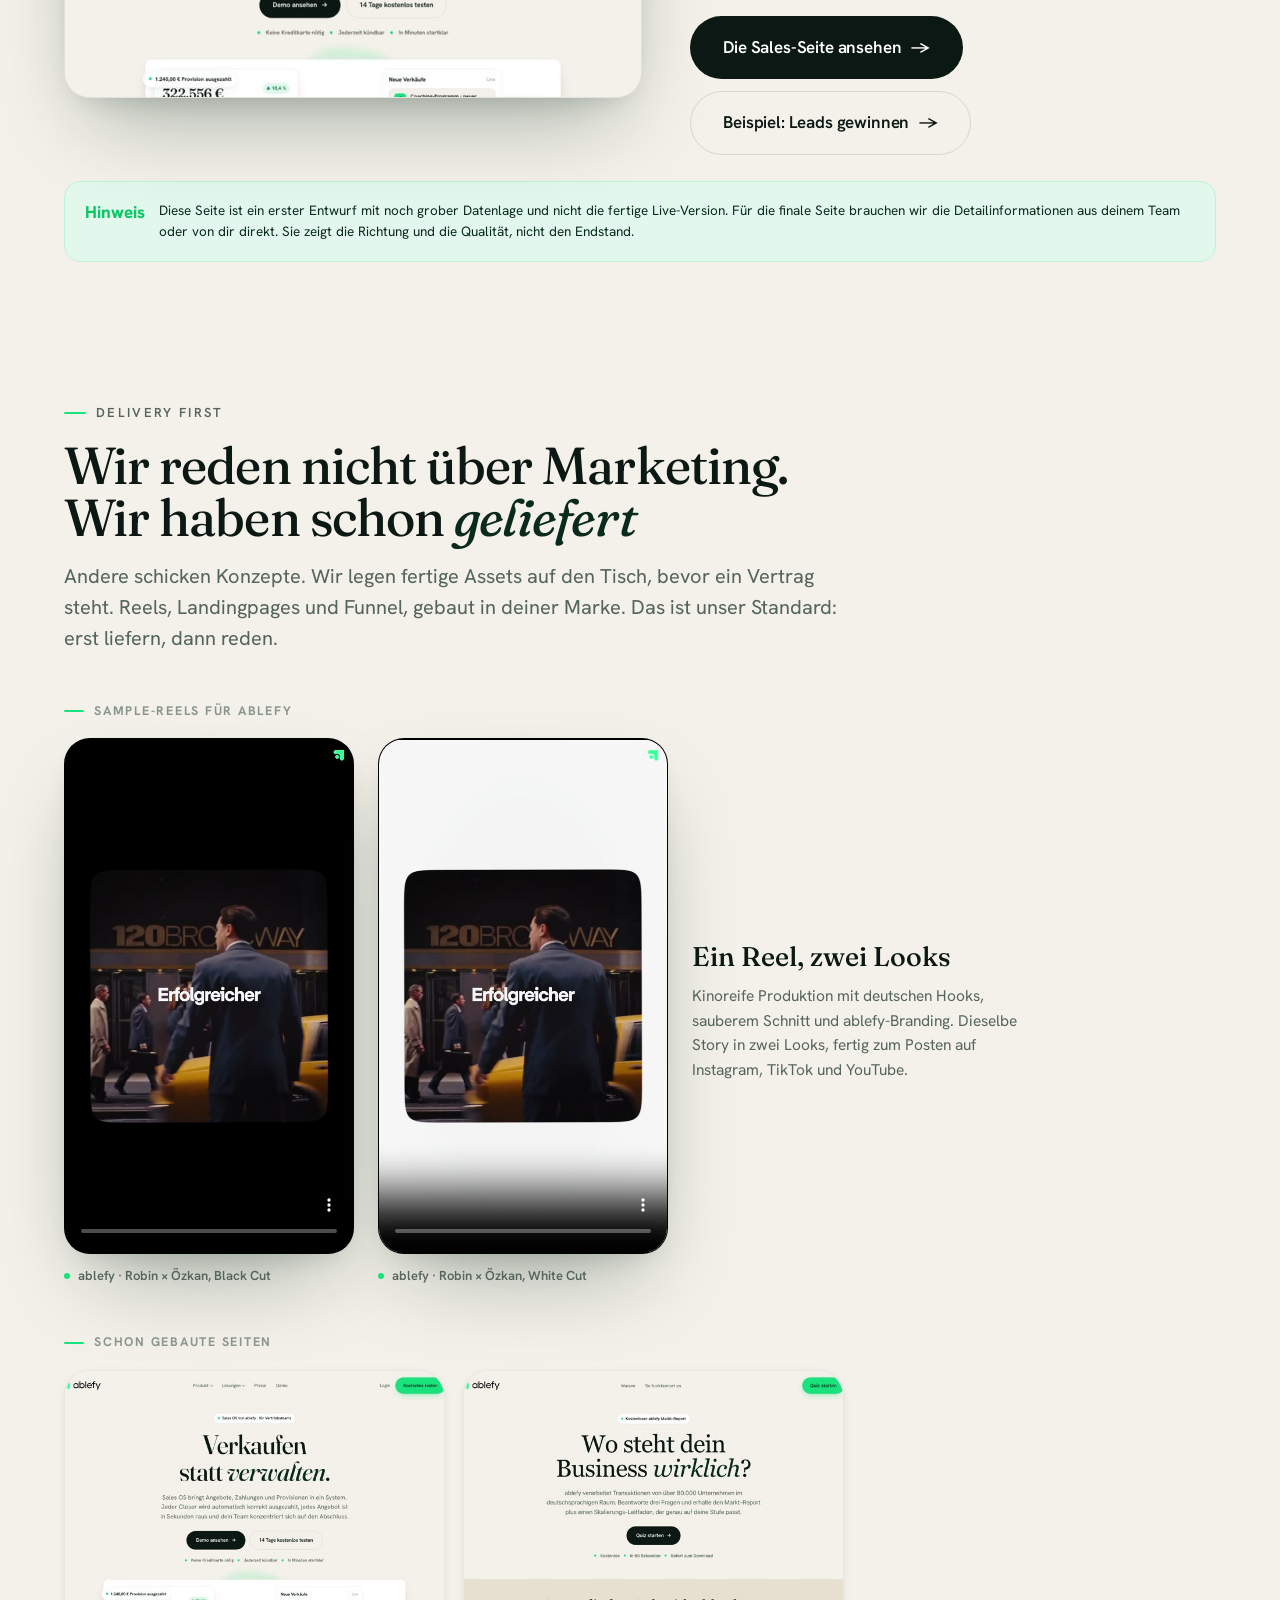
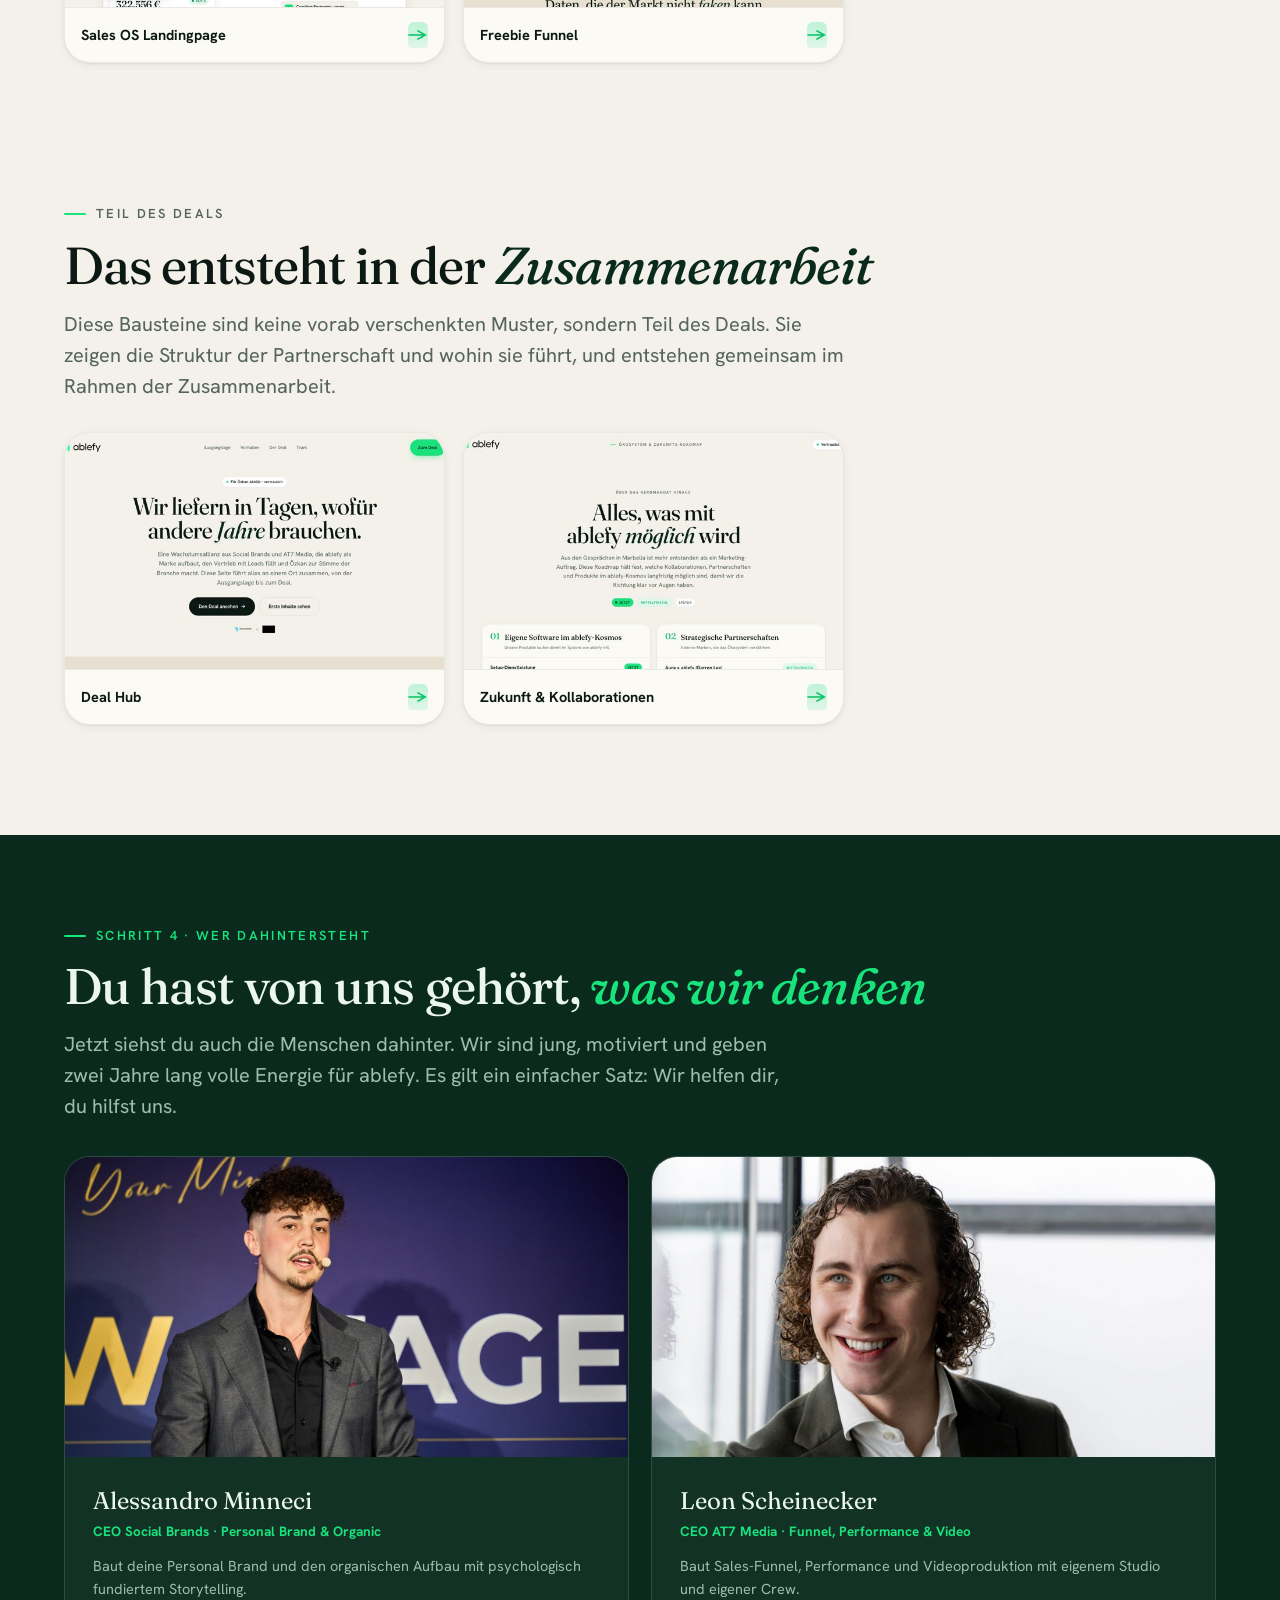
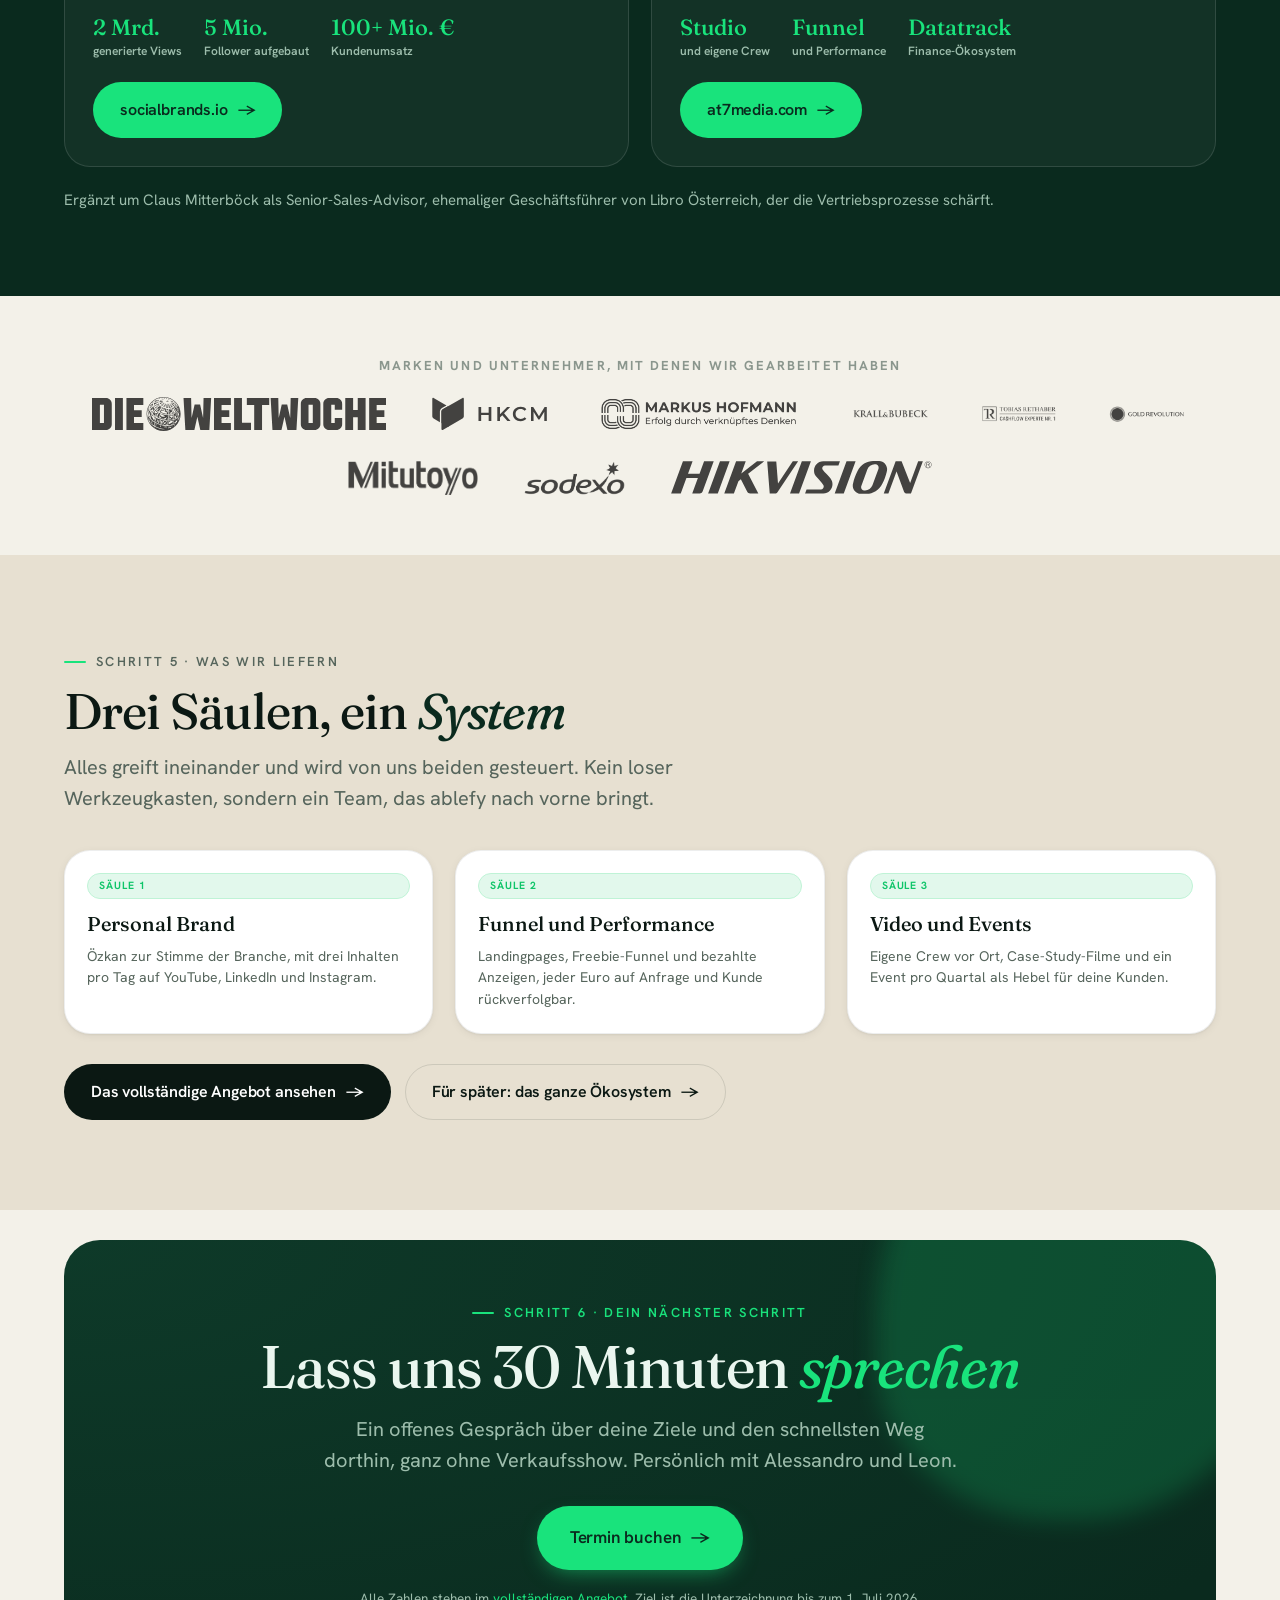
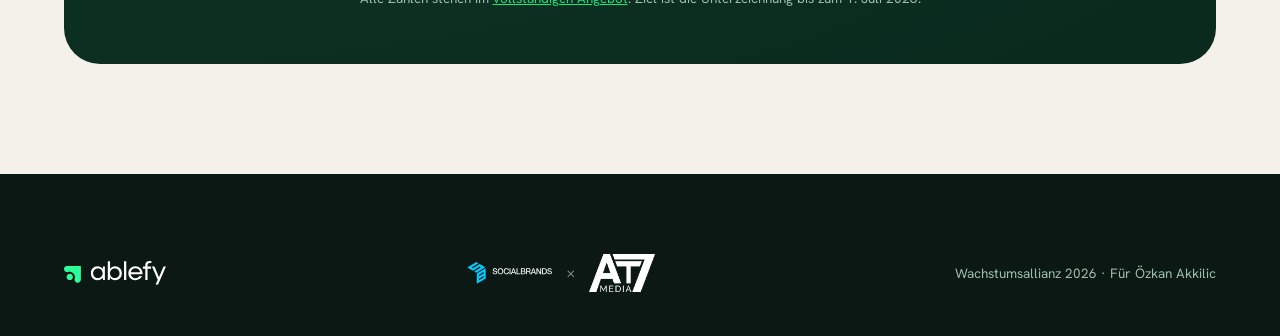
==== commit 38f2a35e: "feat: wire booking CTAs to Calendly, drop sticky button, simplify pitch contacts - Pitch 'Term Sheet" ====
--- a/index.html
+++ b/index.html
@@ -20,7 +20,7 @@
 <link href="https://fonts.googleapis.com/css2?family=Fraunces:ital,opsz,wght@0,9..144,300..900;1,9..144,300..900&family=Hanken+Grotesk:wght@300..800&display=swap" rel="stylesheet">
 <link rel="stylesheet" href="assets/design-system/ablefy.css">
 <link rel="stylesheet" href="assets/design-system/ablefy-components.css">
-<!-- CALENDLY: alle Buttons mit href="#book" auf den Calendly-Link umstellen, sobald er vorliegt -->
+<!-- Booking-CTAs verlinken auf Calendly (Marketing Strategy Session) -->
 <style>
   html,body{ margin:0; background:var(--paper); scroll-behavior:smooth; }
   .ab .logo img{ height:30px; width:auto; display:block; }
@@ -56,8 +56,6 @@
   .ab .proofshot img{ width:100%; display:block; }
   .ab .forestbox{ background:radial-gradient(120% 140% at 0% 0%, var(--forest-2), var(--forest)); border-radius:var(--r-xl); padding:56px; color:var(--on-forest); position:relative; overflow:hidden; }
   .ab .forestbox .display{ color:var(--on-forest); }
-  .ab .stickycta{ position:fixed; bottom:22px; left:50%; transform:translateX(-50%); z-index:50; }
-  .ab .stickycta .btn{ box-shadow:0 14px 40px -10px rgba(10,42,30,.6); }
   /* founders */
   .ab .founders{ display:grid; grid-template-columns:1fr 1fr; gap:22px; margin-top:34px; }
   .ab .fcard{ background:rgba(255,255,255,.04); border:1px solid rgba(255,255,255,.12); border-radius:var(--r-lg); overflow:hidden; }
@@ -120,7 +118,7 @@
   <div class="nav">
     <div class="logo"><img src="assets/ablefy-logo.svg" alt="ablefy"></div>
     <div class="nav-links"><a href="#frust">Die Lage</a><a href="#plan">Der Plan</a><a href="#beweis">Arbeitsprobe</a><a href="#leistung">Leistung</a></div>
-    <div class="nav-right"><a href="#book" class="btn btn-spring">Termin buchen</a></div>
+    <div class="nav-right"><a href="https://calendly.com/socialbrandsio/marketing-strategy-session" target="_blank" rel="noopener" class="btn btn-spring">Termin buchen</a></div>
   </div>
 
   <!-- HERO -->
@@ -130,7 +128,7 @@
     <h1 class="display" style="font-size:80px;max-width:17ch;position:relative">Du hast das beste Produkt gebaut. Lass uns die Welt sehen lassen, wie <em>gut</em> es ist.</h1>
     <p class="lede" style="max-width:60ch;text-align:center;margin-top:26px;font-size:21px;position:relative">Diese Seite ist kein Pitch von der Stange. Sie zeigt dir in wenigen Minuten, warum dein Marketing heute unter Wert verkauft, was wir bereits für dich gebaut haben und wie wir ablefy in zwei Jahren zur stärksten Marke der Branche machen.</p>
     <div style="display:flex;gap:14px;margin-top:34px;flex-wrap:wrap;justify-content:center;position:relative">
-      <a href="#book" class="btn btn-primary btn-lg">Lass uns sprechen <span class="ar">→</span></a>
+      <a href="https://calendly.com/socialbrandsio/marketing-strategy-session" target="_blank" rel="noopener" class="btn btn-primary btn-lg">Lass uns sprechen <span class="ar">→</span></a>
       <a href="#beweis" class="btn btn-ghost btn-lg">Was wir gebaut haben</a>
     </div>
     <div class="partners" style="margin-top:34px;position:relative">
@@ -369,7 +367,7 @@
       <h2 class="display" style="font-size:60px;color:var(--on-forest);margin-top:14px;position:relative">Lass uns 30 Minuten <em>sprechen</em></h2>
       <p class="lede" style="color:var(--on-forest-mut);margin:18px auto 0;max-width:58ch;text-align:center;position:relative">Ein offenes Gespräch über deine Ziele und den schnellsten Weg dorthin, ganz ohne Verkaufsshow. Persönlich mit Alessandro und Leon.</p>
       <div style="display:flex;gap:14px;justify-content:center;margin-top:30px;position:relative;flex-wrap:wrap">
-        <a href="#book" class="btn btn-spring btn-lg">Termin buchen <span class="ar">→</span></a>
+        <a href="https://calendly.com/socialbrandsio/marketing-strategy-session" target="_blank" rel="noopener" class="btn btn-spring btn-lg">Termin buchen <span class="ar">→</span></a>
       </div>
       <p style="color:var(--on-forest-mut);font-size:13.5px;margin-top:18px;position:relative">Alle Zahlen stehen im <a href="ablefy_pitch_wachstumsallianz.html" target="_blank" style="color:var(--spring);text-decoration:underline">vollständigen Angebot</a>. Ziel ist die Unterzeichnung bis zum 1. Juli 2026.</p>
     </div>
@@ -385,8 +383,6 @@
     </div>
   </div>
 
-  <!-- sticky CTA -->
-  <div class="stickycta"><a href="#book" class="btn btn-spring btn-lg">Termin buchen <span class="ar">→</span></a></div>
 
 </div>
 
@@ -420,7 +416,7 @@
     track('verweildauer', { sekunden: Math.round((Date.now() - start) / 1000) });
   });
   document.addEventListener('click', function(e){
-    var book = e.target.closest('a[href="#book"], a[href*="calendly"]');
+    var book = e.target.closest('a[href*="calendly"]');
     if (book) { track('cta_termin_klick', { label: (book.textContent || '').trim() }); }
     var ext = e.target.closest('a[target="_blank"]');
     if (ext && ext.getAttribute('href')) { track('asset_geoeffnet', { ziel: ext.getAttribute('href') }); }
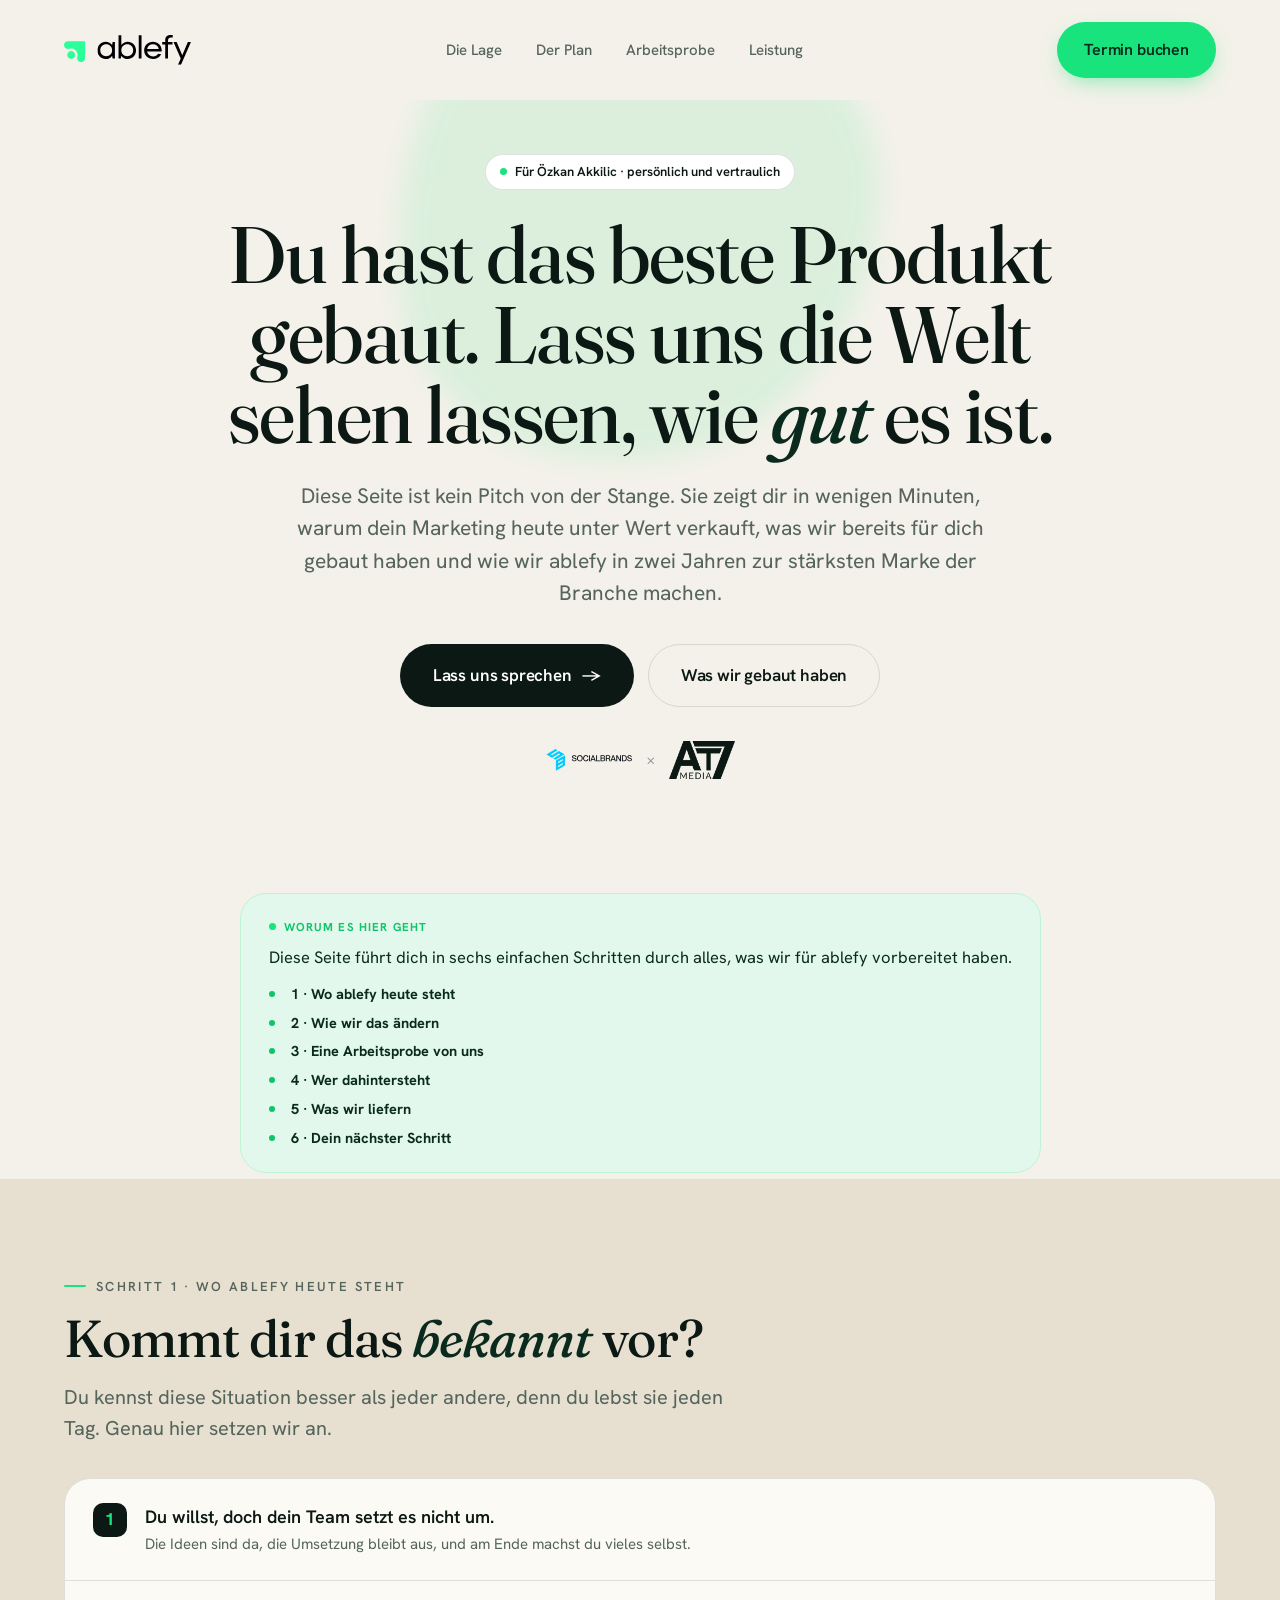
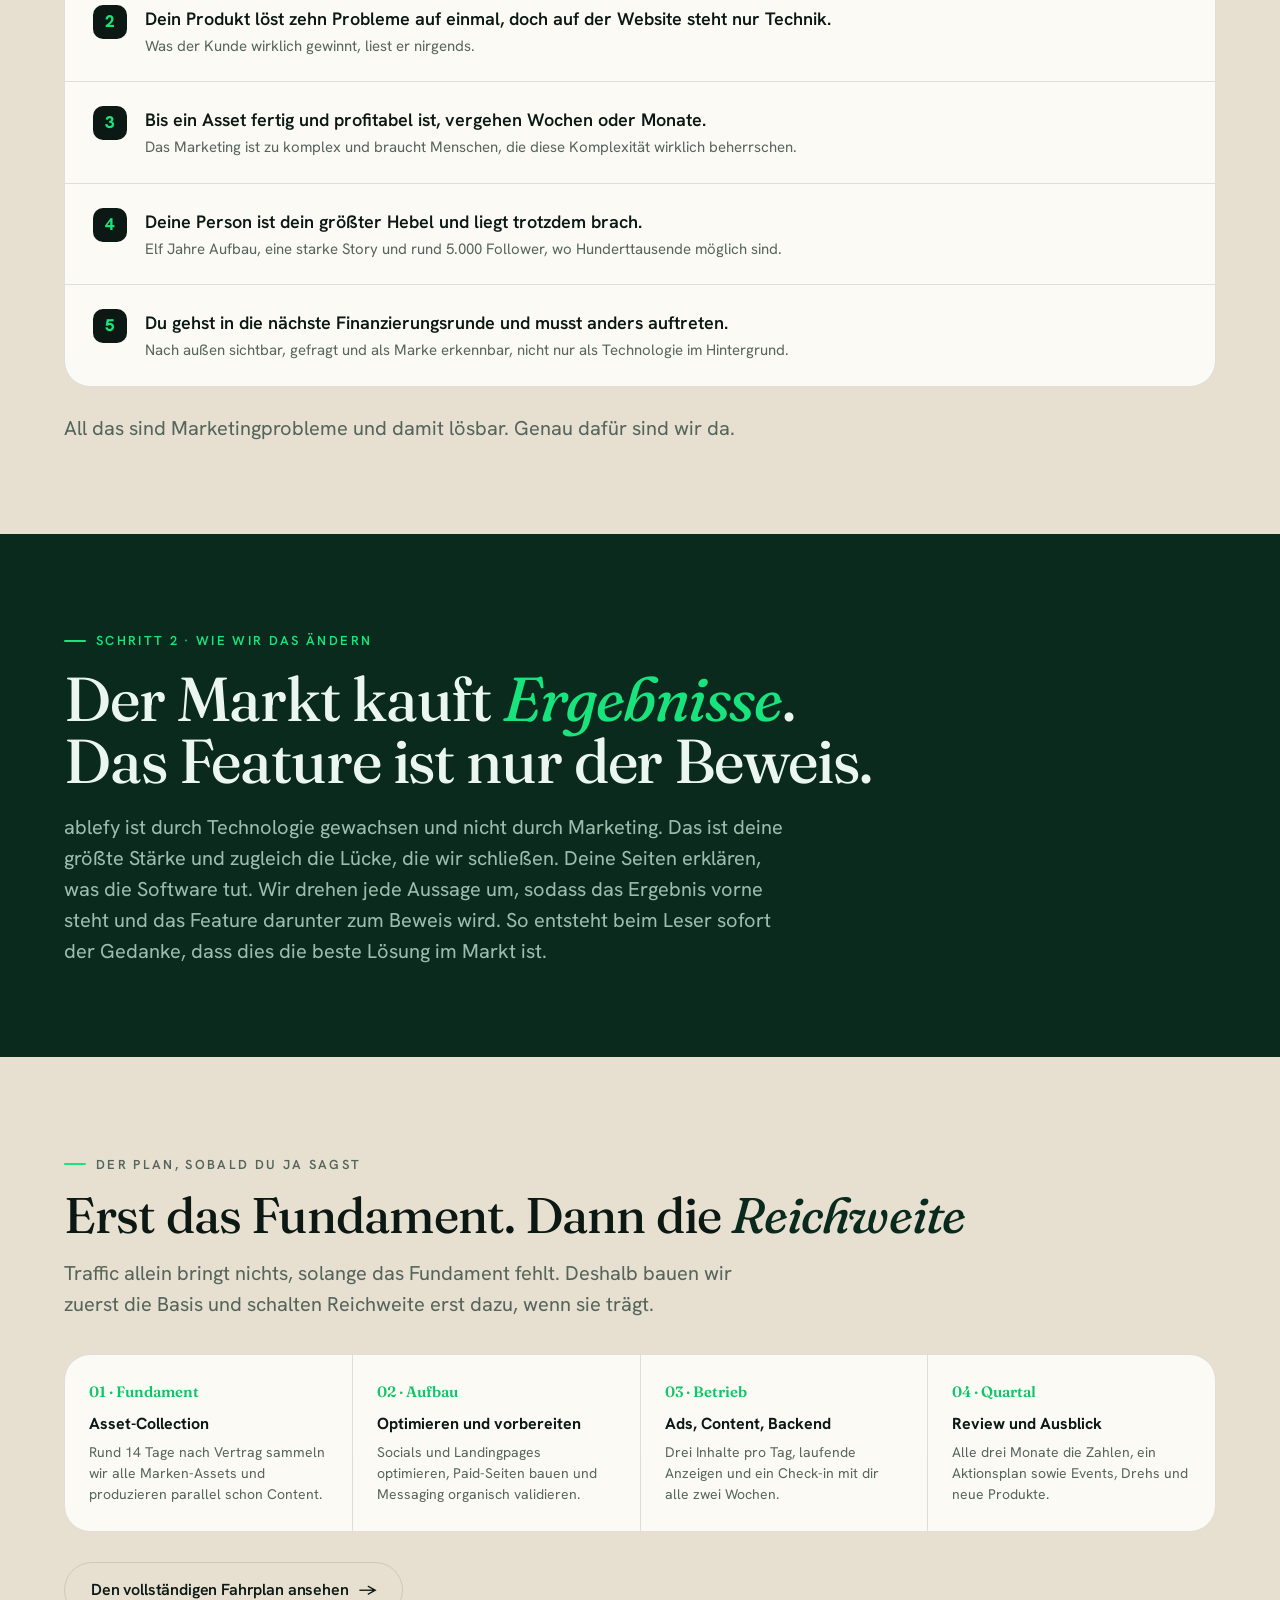
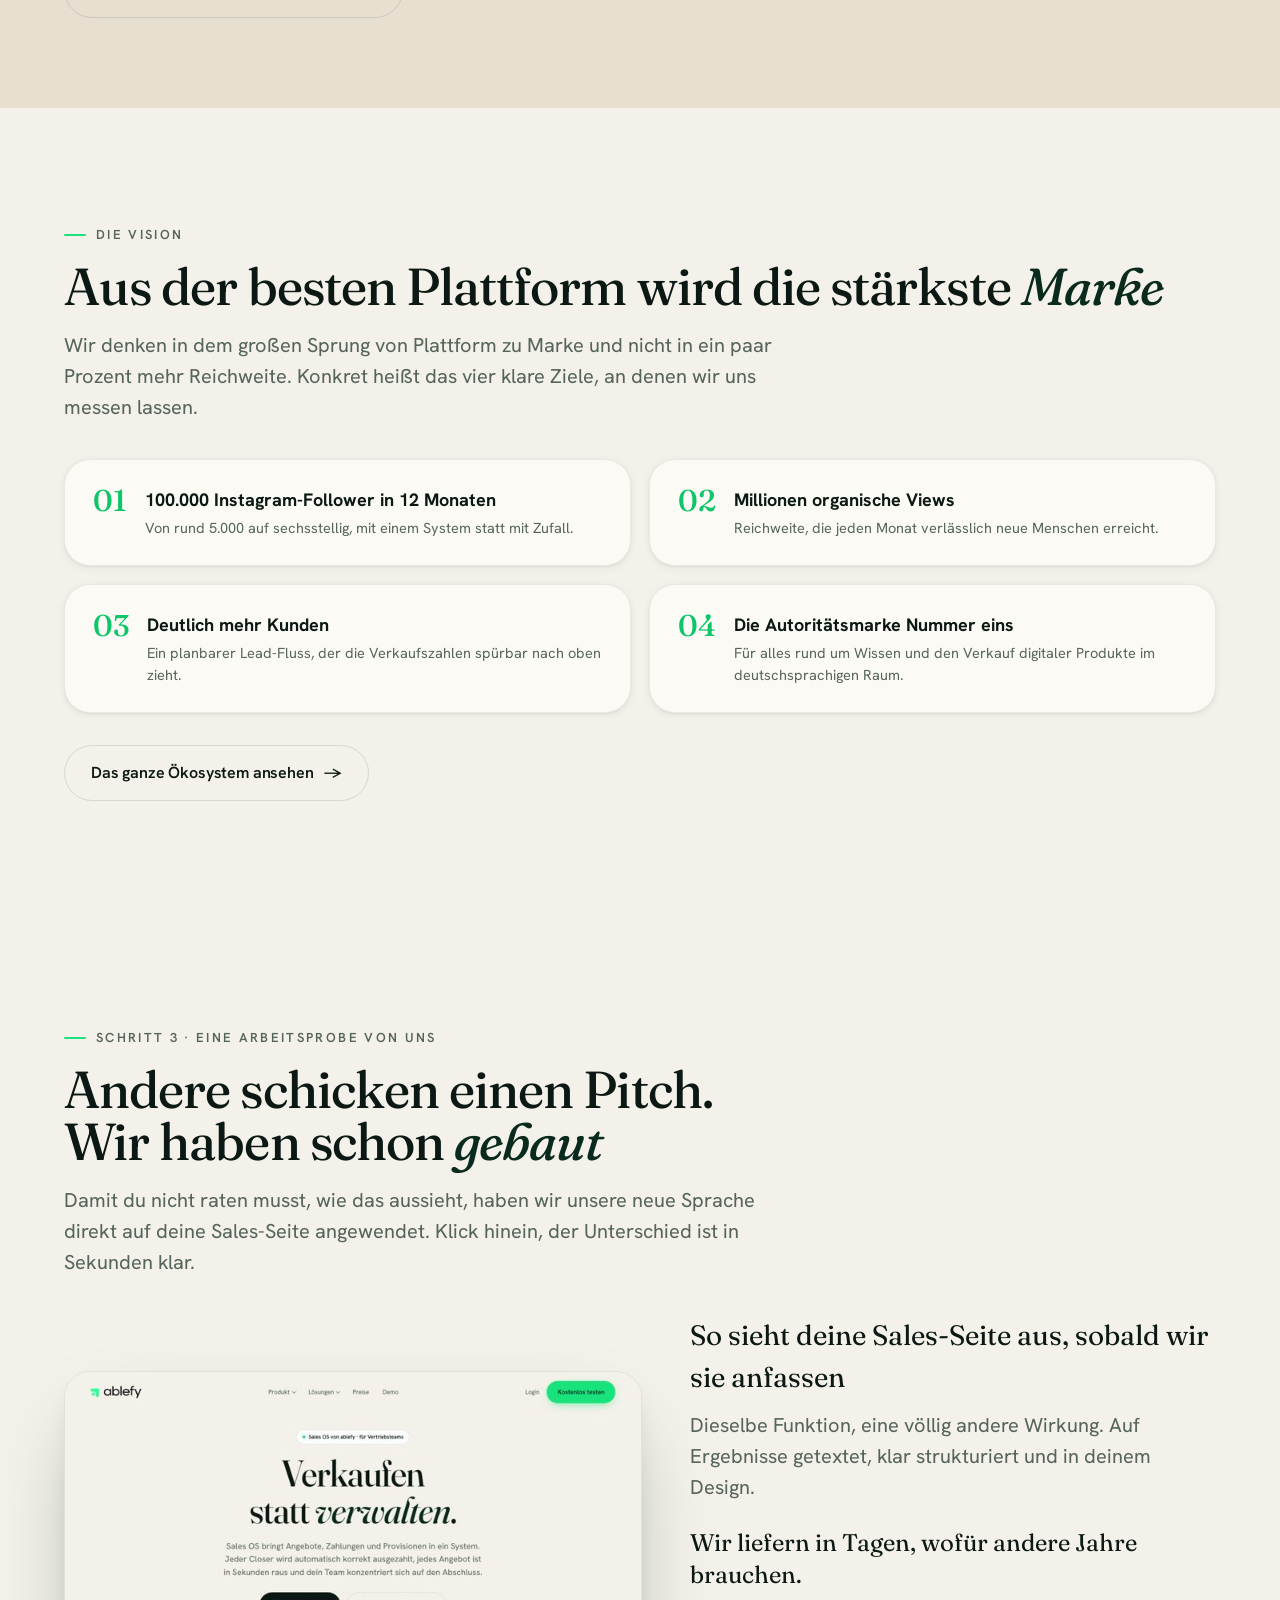
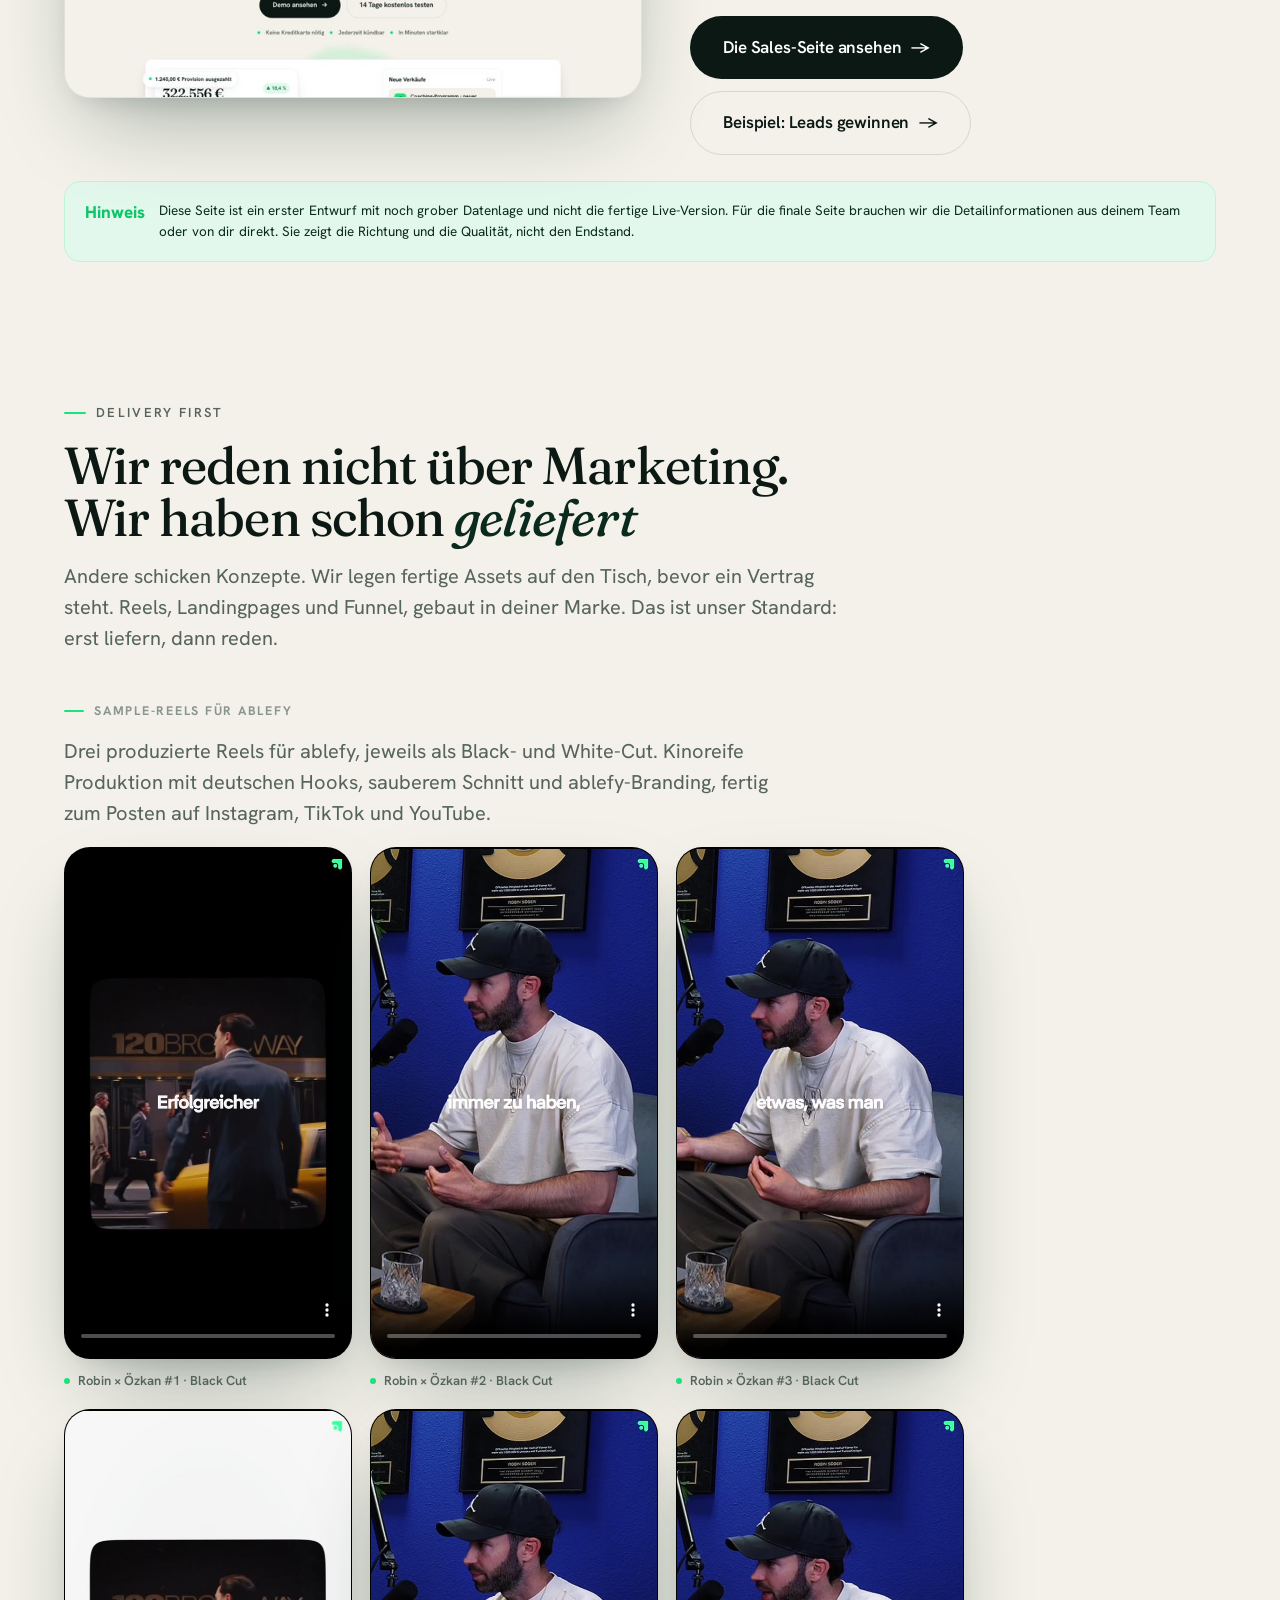
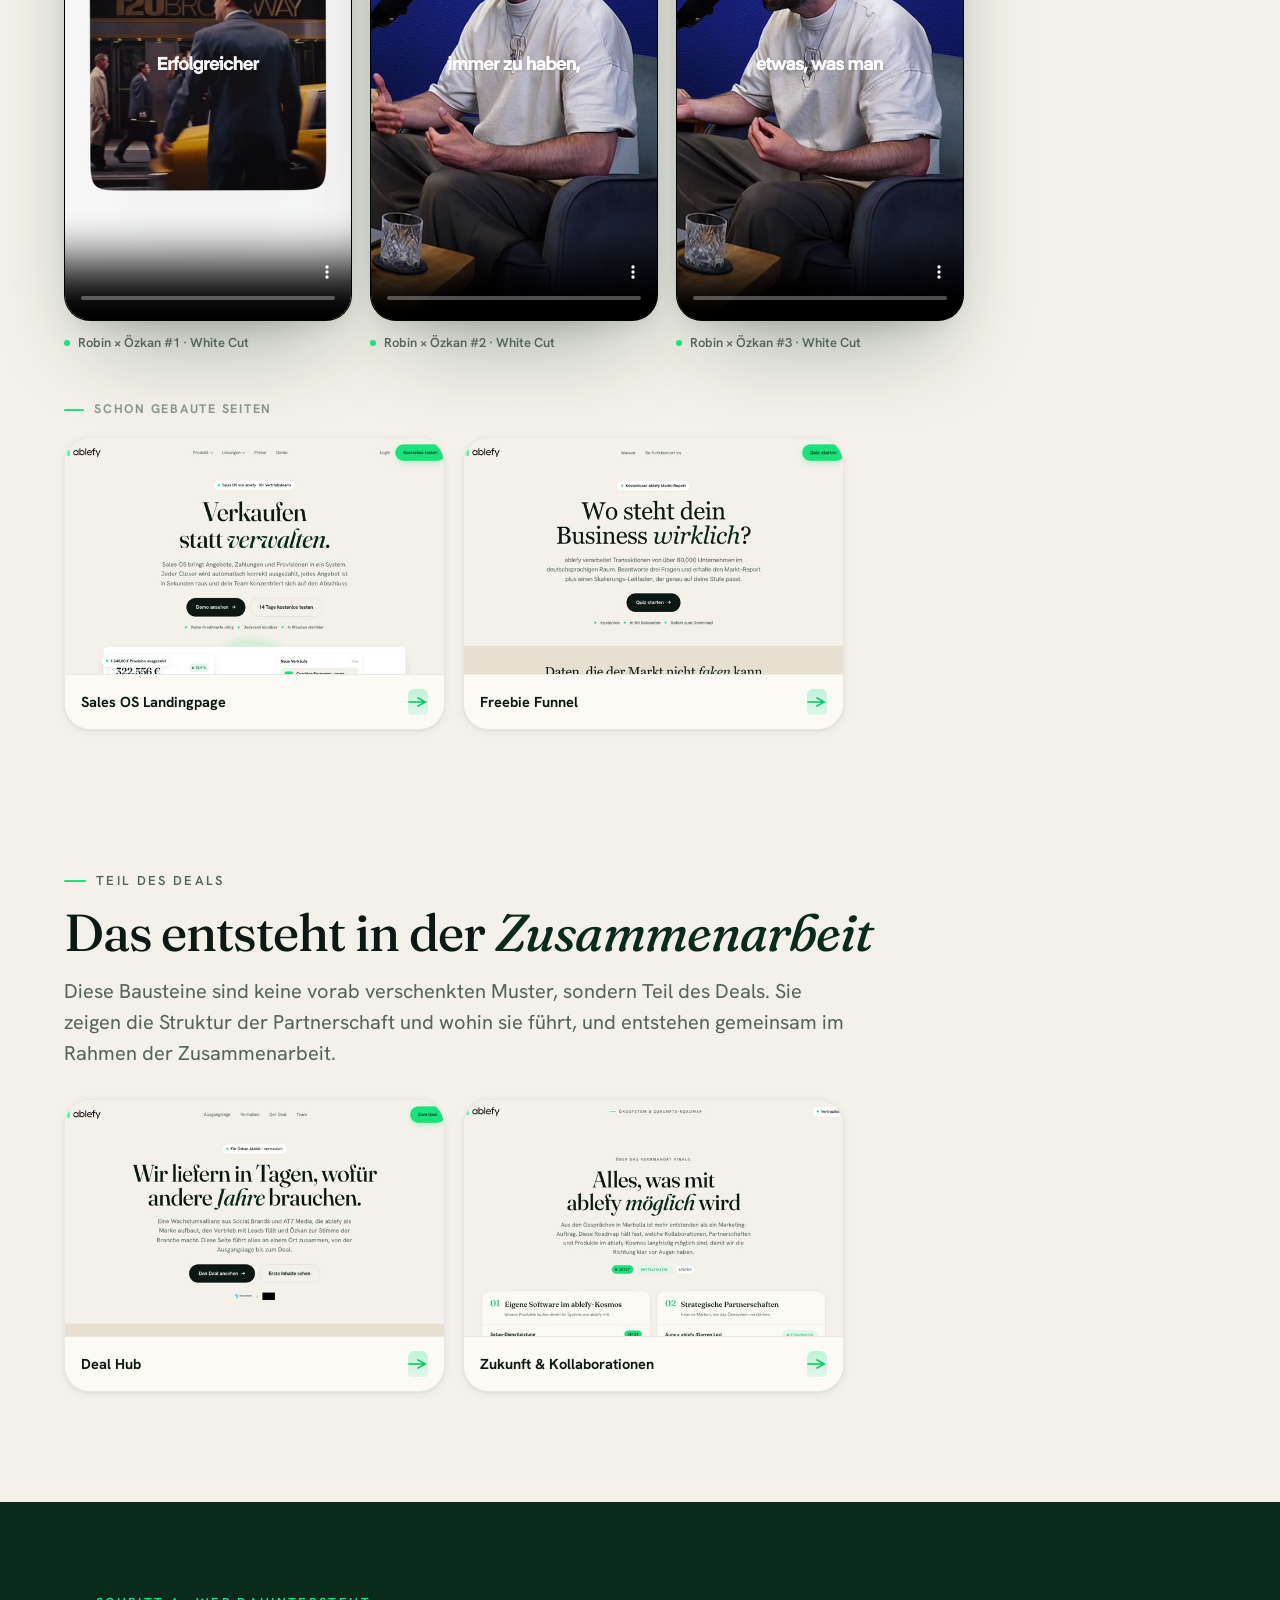
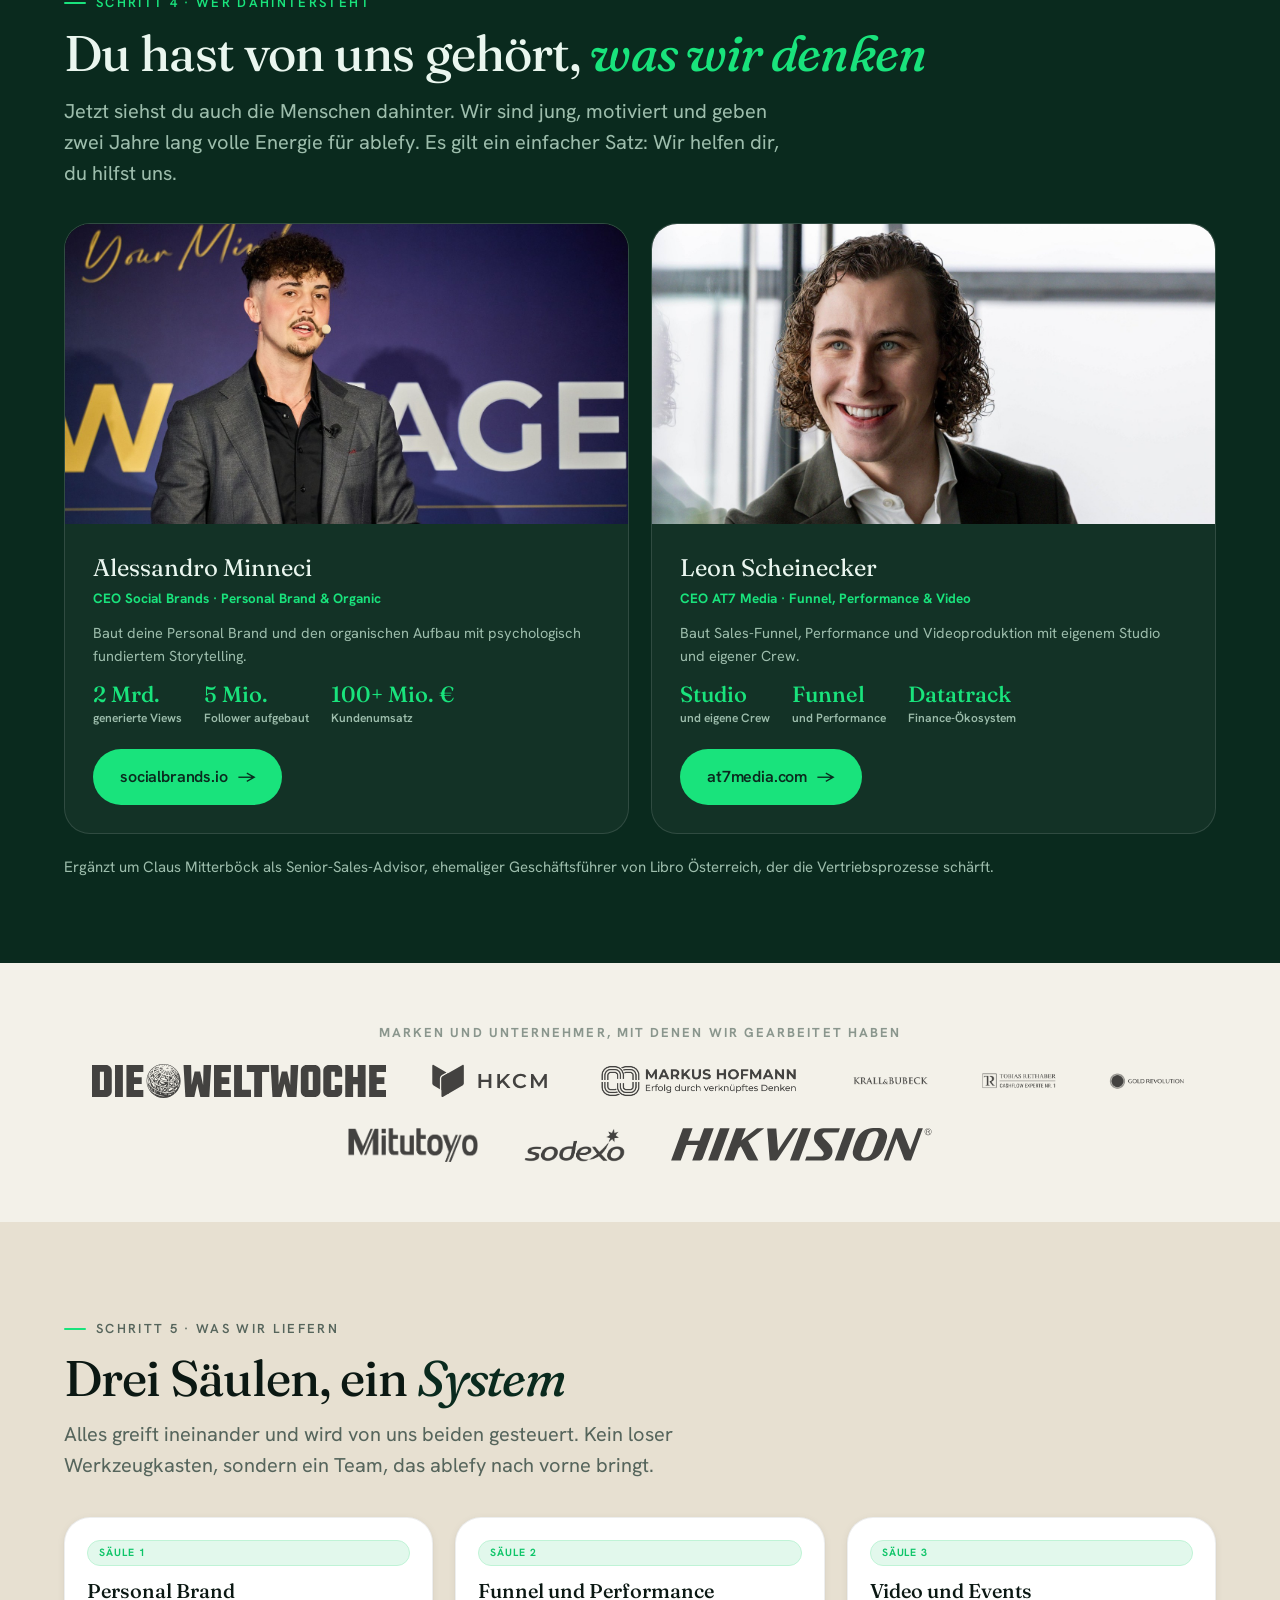
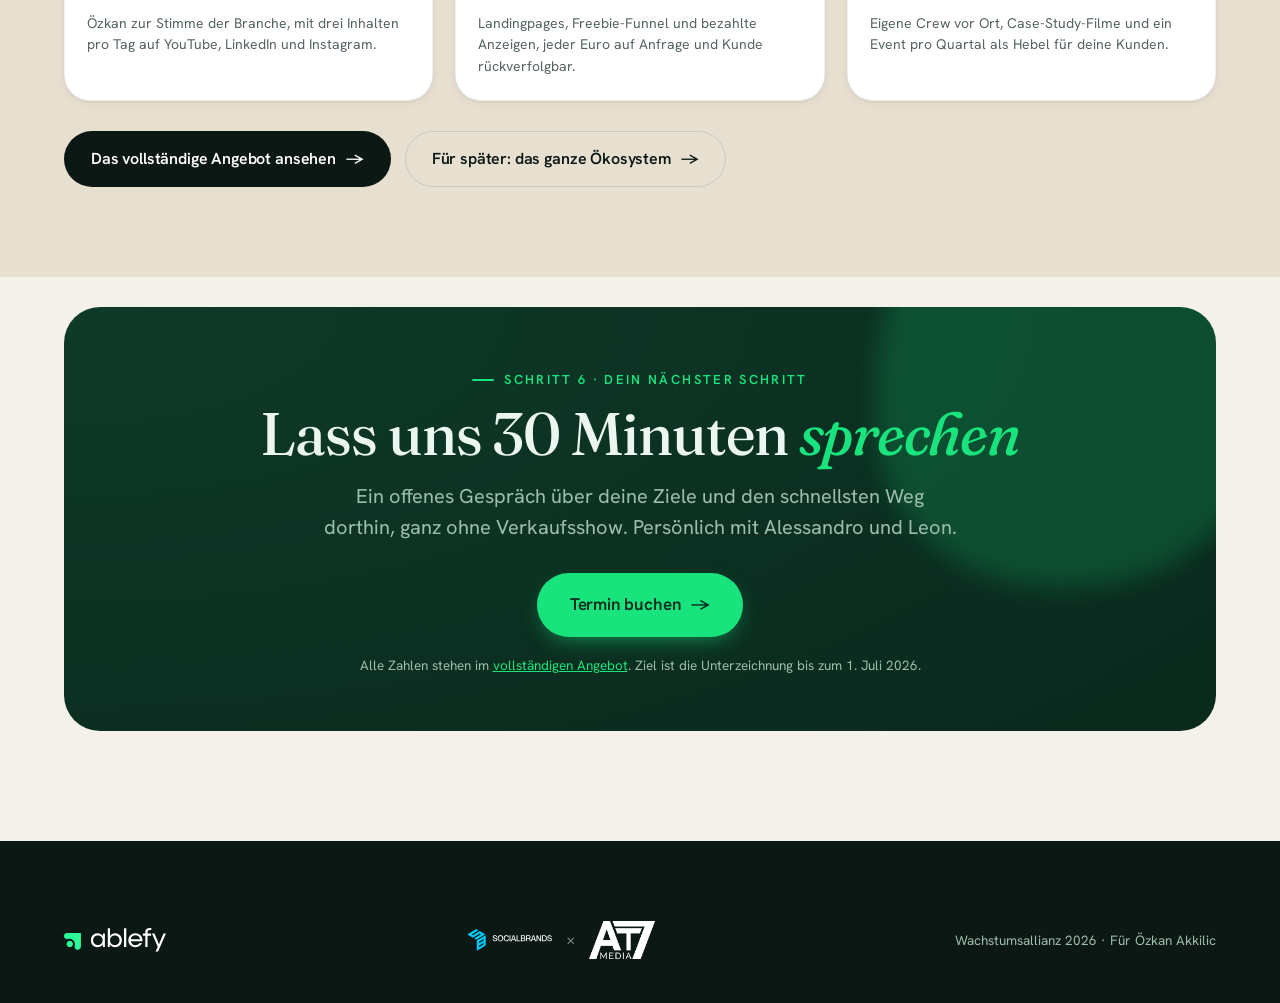
==== commit 03568a70: "feat: add reels #2 and #3 (black/white) to the sample-reel sections Six reels now shown as a 3x2 gri" ====
--- a/index.html
+++ b/index.html
@@ -85,6 +85,7 @@
   .ab .show-sub{ font-size:12.5px; letter-spacing:.14em; text-transform:uppercase; color:var(--muted-2); font-weight:700; margin:48px 0 18px; display:flex; align-items:center; gap:10px; }
   .ab .show-sub::before{ content:""; width:20px; height:2px; background:var(--spring); border-radius:2px; }
   .ab .reelrow{ display:grid; grid-template-columns:repeat(2,minmax(0,290px)) 1fr; gap:24px; align-items:center; }
+  .ab .reelgrid{ display:grid; grid-template-columns:repeat(3,1fr); gap:18px; max-width:900px; }
   .ab .reel{ margin:0; }
   .ab .reel video{ width:100%; aspect-ratio:9/16; border-radius:var(--r-lg); display:block; background:#000; box-shadow:var(--shadow-lg); border:1px solid var(--line-2); }
   .ab .reel figcaption{ margin-top:12px; font-size:13px; font-weight:600; color:var(--muted); display:flex; align-items:center; gap:8px; }
@@ -107,6 +108,7 @@
     .ab .flow .st{ flex:1 1 100%; border-right:none; border-bottom:1px solid var(--line); }
     .ab h1.display{ font-size:46px !important; } .ab .forestbox{ padding:34px; }
     .ab .reelrow{ grid-template-columns:1fr 1fr; } .ab .reel-note{ grid-column:1 / -1; }
+    .ab .reelgrid{ grid-template-columns:1fr 1fr; }
     .ab .builtgrid{ grid-template-columns:1fr 1fr; }
   }
   @media(min-width:981px) and (max-width:1240px){ .ab .hubgrid{ grid-template-columns:repeat(2,1fr); } }
@@ -247,19 +249,14 @@
       <p class="lede" style="max-width:72ch;margin-top:18px">Andere schicken Konzepte. Wir legen fertige Assets auf den Tisch, bevor ein Vertrag steht. Reels, Landingpages und Funnel, gebaut in deiner Marke. Das ist unser Standard: erst liefern, dann reden.</p>
 
       <div class="show-sub">Sample-Reels für ablefy</div>
-      <div class="reelrow">
-        <figure class="reel">
-          <video src="assets/reels/robin_oezkan_black.mp4" poster="assets/reels/robin_oezkan_black.jpg" controls loop muted playsinline preload="none"></video>
-          <figcaption>ablefy · Robin × Özkan, Black Cut</figcaption>
-        </figure>
-        <figure class="reel">
-          <video src="assets/reels/robin_oezkan_white.mp4" poster="assets/reels/robin_oezkan_white.jpg" controls loop muted playsinline preload="none"></video>
-          <figcaption>ablefy · Robin × Özkan, White Cut</figcaption>
-        </figure>
-        <div class="reel-note">
-          <h4>Ein Reel, zwei Looks</h4>
-          <p>Kinoreife Produktion mit deutschen Hooks, sauberem Schnitt und ablefy-Branding. Dieselbe Story in zwei Looks, fertig zum Posten auf Instagram, TikTok und YouTube.</p>
-        </div>
+      <p class="lede" style="max-width:66ch;margin:-2px 0 18px">Drei produzierte Reels für ablefy, jeweils als Black- und White-Cut. Kinoreife Produktion mit deutschen Hooks, sauberem Schnitt und ablefy-Branding, fertig zum Posten auf Instagram, TikTok und YouTube.</p>
+      <div class="reelgrid">
+        <figure class="reel"><video src="assets/reels/robin_oezkan_black.mp4" poster="assets/reels/robin_oezkan_black.jpg" controls loop muted playsinline preload="none"></video><figcaption>Robin × Özkan #1 · Black Cut</figcaption></figure>
+        <figure class="reel"><video src="assets/reels/robin_oezkan_2_black.mp4" poster="assets/reels/robin_oezkan_2_black.jpg" controls loop muted playsinline preload="none"></video><figcaption>Robin × Özkan #2 · Black Cut</figcaption></figure>
+        <figure class="reel"><video src="assets/reels/robin_oezkan_3_black.mp4" poster="assets/reels/robin_oezkan_3_black.jpg" controls loop muted playsinline preload="none"></video><figcaption>Robin × Özkan #3 · Black Cut</figcaption></figure>
+        <figure class="reel"><video src="assets/reels/robin_oezkan_white.mp4" poster="assets/reels/robin_oezkan_white.jpg" controls loop muted playsinline preload="none"></video><figcaption>Robin × Özkan #1 · White Cut</figcaption></figure>
+        <figure class="reel"><video src="assets/reels/robin_oezkan_2_white.mp4" poster="assets/reels/robin_oezkan_2_white.jpg" controls loop muted playsinline preload="none"></video><figcaption>Robin × Özkan #2 · White Cut</figcaption></figure>
+        <figure class="reel"><video src="assets/reels/robin_oezkan_3_white.mp4" poster="assets/reels/robin_oezkan_3_white.jpg" controls loop muted playsinline preload="none"></video><figcaption>Robin × Özkan #3 · White Cut</figcaption></figure>
       </div>
 
       <div class="show-sub">Schon gebaute Seiten</div>
